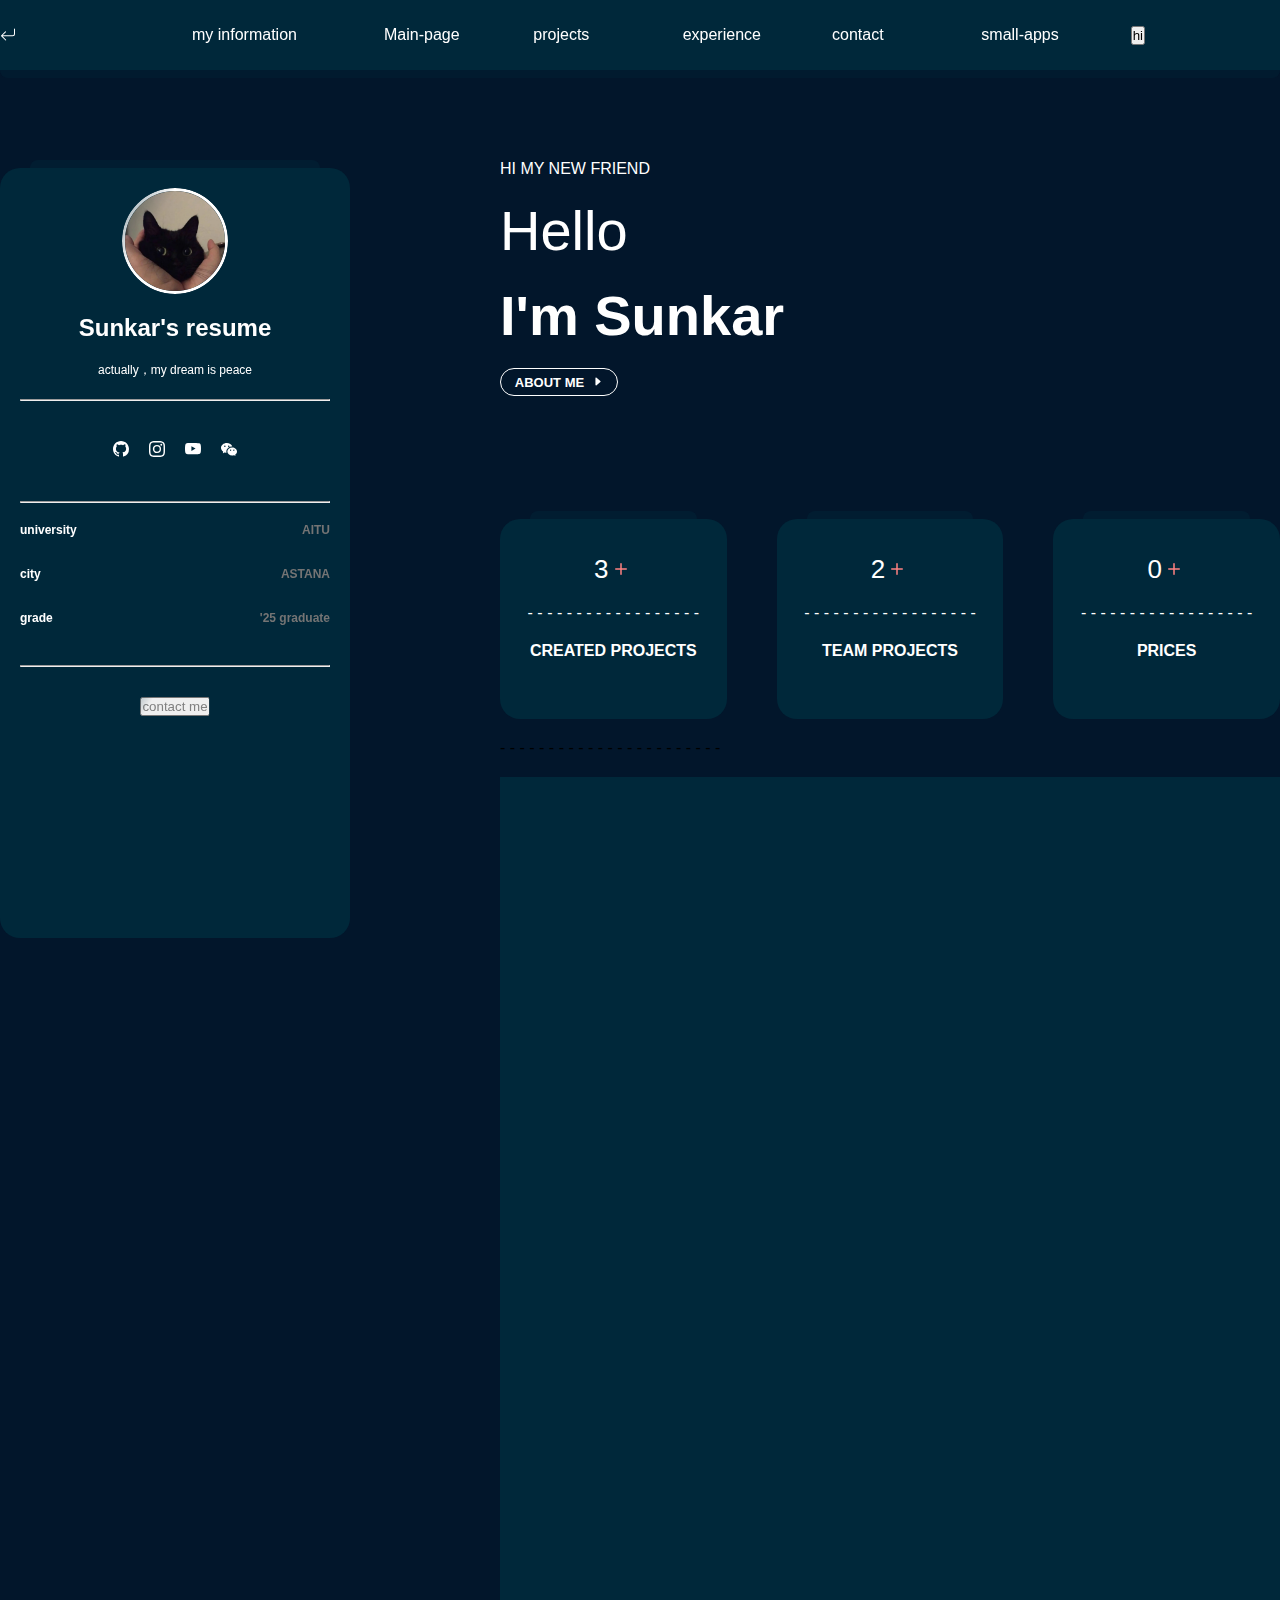
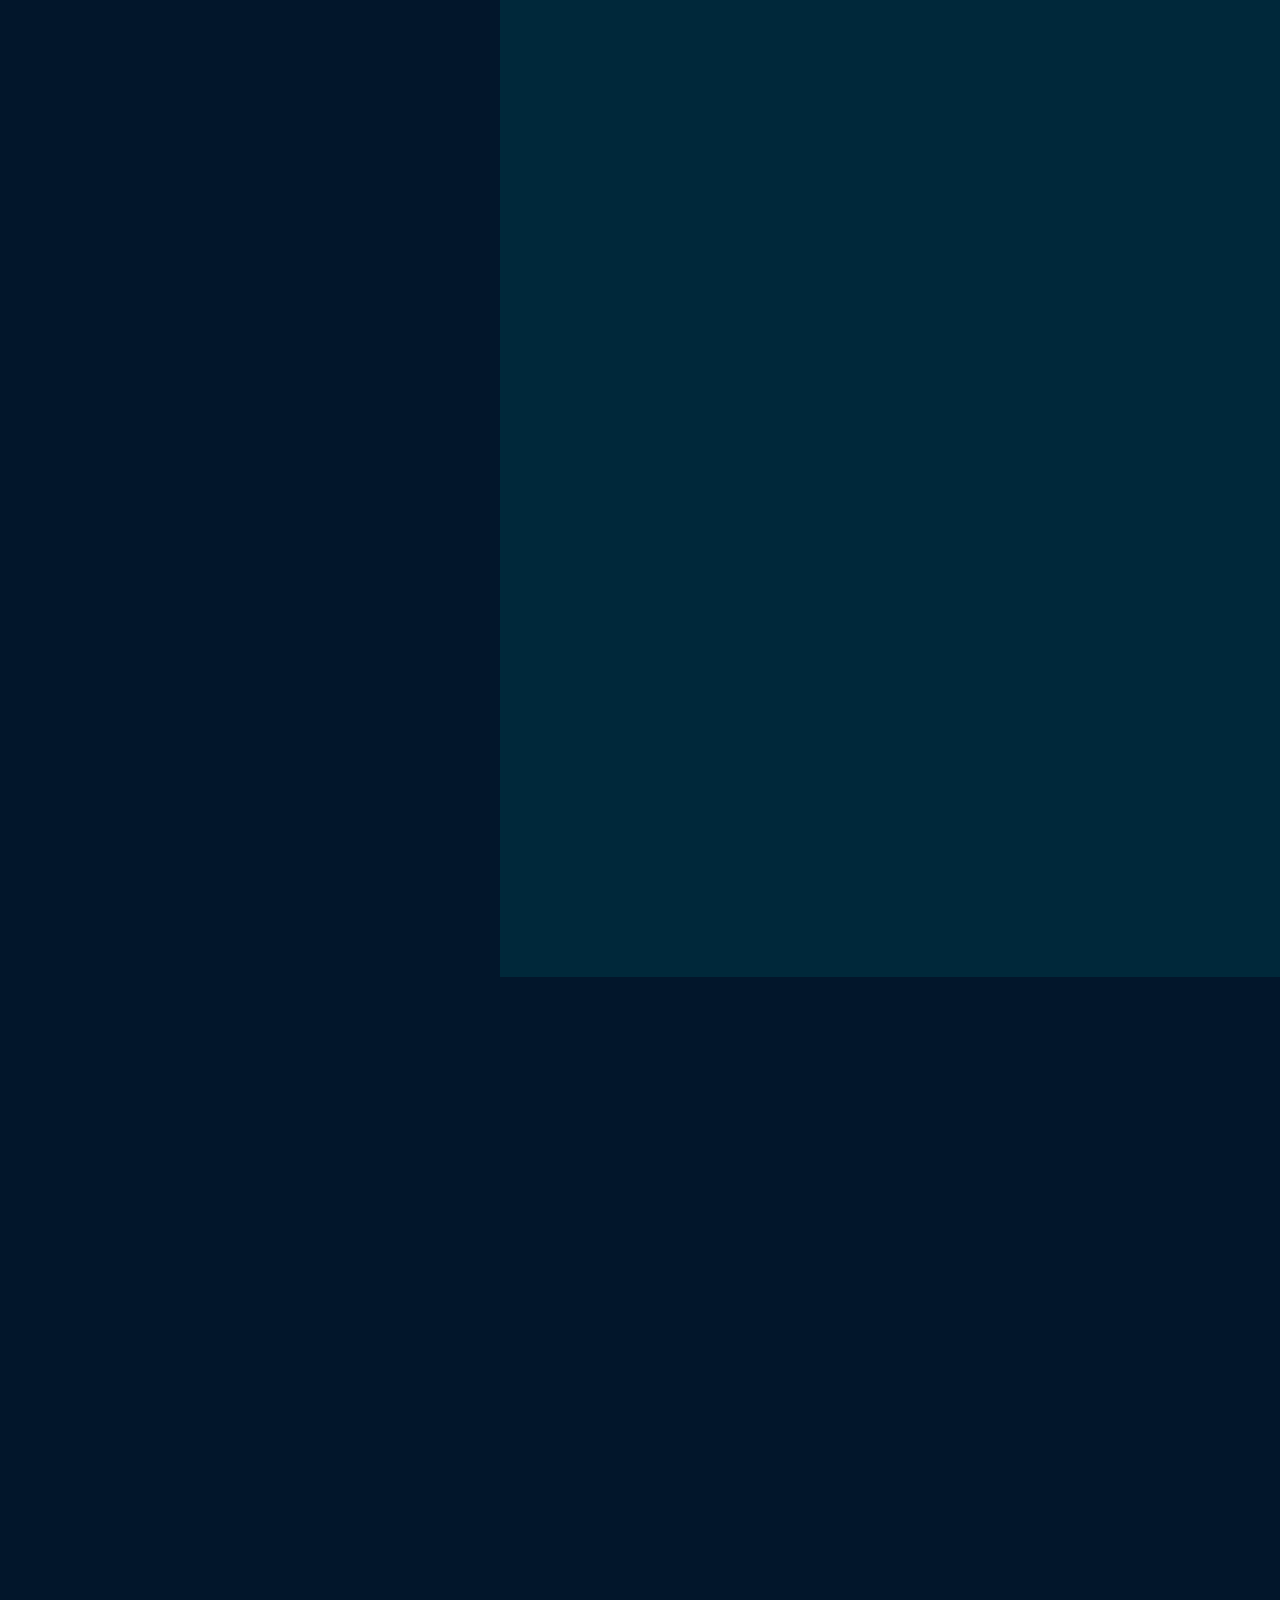
==== html/index.html @ 61710a9e "updating" ====
<!DOCTYPE html>
<html lang="en">
  <head>
    <meta charset="UTF-8" />
    <meta name="viewport" content="width=device-width, initial-scale=1.0" />
    <link rel="stylesheet" href="/css/index.css" />
    <link rel="stylesheet" href="/css/lightmode.css" />
  </head>
  <body>
    <div class="navbar-wrapper">
      <div class="nav-bar">
        <div class="nav-bar-left">
          <div class="go-home-logo">
            <svg
              xmlns="http://www.w3.org/2000/svg"
              width="16"
              height="16"
              fill="currentColor"
              class="bi bi-arrow-return-left"
              viewBox="0 0 16 16"
            >
              <path
                fill-rule="evenodd"
                d="M14.5 1.5a.5.5 0 0 1 .5.5v4.8a2.5 2.5 0 0 1-2.5 2.5H2.707l3.347 3.346a.5.5 0 0 1-.708.708l-4.2-4.2a.5.5 0 0 1 0-.708l4-4a.5.5 0 1 1 .708.708L2.707 8.3H12.5A1.5 1.5 0 0 0 14 6.8V2a.5.5 0 0 1 .5-.5z"
              />
            </svg>
          </div>
          <div>my information</div>
        </div>
        <div class="nav-bar-right">
          <div class="container">Main-page</div>
          <div class="container">projects</div>
          <div class="container">experience</div>
          <div class="container">contact</div>
          <div class="container">small-apps</div>
          <div class="container"><button id="mode-switch">hi</button></div>
        </div>
      </div>
      <div class="navbar-shadow"></div>
    </div>
    <div class="invisible-container"></div>
    <div class="body-container">
      <div class="wrapper">
        <div class="layout-default">
          <div class="layout-default-bar">
            <div class="card-wrapper">
              <div class="smallcard"></div>
              <div class="card">
                <div
                  class="card-first"
                  style="
                    display: flex;
                    flex-direction: column;
                    justify-content: center;
                    align-items: center;
                    gap: 20px;
                  "
                >
                  <img
                    class="shimmer"
                    src="/logo-img/v2-7046af4f9677fdc7627e5cc3628f7062_1440w.webp"
                    alt=""
                    style="
                      width: 100px;
                      border-radius: 50%;
                      border-style: solid;
                      border-color: #fff;
                    "
                  />
                  <p style="font-size: 24px; font-weight: bold">
                    Sunkar's resume
                  </p>
                  <p
                    style="
                      font-size: 12px;
                      font-weight: 100;
                      margin-bottom: 20px;
                    "
                  >
                    actually，my dream is peace
                  </p>
                </div>
                <hr />

                <div
                  class="card-second"
                  style="
                    display: flex;
                    flex-direction: row;
                    align-items: center;
                    justify-content: center;
                    align-items: center;
                    gap: 20px;
                    width: 100%;
                    height: 100px;
                  "
                >
                  <a href="https://github.com/sonkaru">
                    <svg
                      xmlns="http://www.w3.org/2000/svg"
                      width="16"
                      height="16"
                      fill="currentColor"
                      style="color: white"
                      class="bi bi-github"
                      viewBox="0 0 16 16"
                    >
                      <path
                        d="M8 0C3.58 0 0 3.58 0 8c0 3.54 2.29 6.53 5.47 7.59.4.07.55-.17.55-.38 0-.19-.01-.82-.01-1.49-2.01.37-2.53-.49-2.69-.94-.09-.23-.48-.94-.82-1.13-.28-.15-.68-.52-.01-.53.63-.01 1.08.58 1.23.82.72 1.21 1.87.87 2.33.66.07-.52.28-.87.51-1.07-1.78-.2-3.64-.89-3.64-3.95 0-.87.31-1.59.82-2.15-.08-.2-.36-1.02.08-2.12 0 0 .67-.21 2.2.82.64-.18 1.32-.27 2-.27.68 0 1.36.09 2 .27 1.53-1.04 2.2-.82 2.2-.82.44 1.1.16 1.92.08 2.12.51.56.82 1.27.82 2.15 0 3.07-1.87 3.75-3.65 3.95.29.25.54.73.54 1.48 0 1.07-.01 1.93-.01 2.2 0 .21.15.46.55.38A8.012 8.012 0 0 0 16 8c0-4.42-3.58-8-8-8z"
                      />
                    </svg>
                  </a>
                  <a href="">
                    <svg
                      xmlns="http://www.w3.org/2000/svg"
                      width="16"
                      height="16"
                      fill="currentColor"
                      style="color: white"
                      class="bi bi-instagram"
                      viewBox="0 0 16 16"
                    >
                      <path
                        d="M8 0C5.829 0 5.556.01 4.703.048 3.85.088 3.269.222 2.76.42a3.917 3.917 0 0 0-1.417.923A3.927 3.927 0 0 0 .42 2.76C.222 3.268.087 3.85.048 4.7.01 5.555 0 5.827 0 8.001c0 2.172.01 2.444.048 3.297.04.852.174 1.433.372 1.942.205.526.478.972.923 1.417.444.445.89.719 1.416.923.51.198 1.09.333 1.942.372C5.555 15.99 5.827 16 8 16s2.444-.01 3.298-.048c.851-.04 1.434-.174 1.943-.372a3.916 3.916 0 0 0 1.416-.923c.445-.445.718-.891.923-1.417.197-.509.332-1.09.372-1.942C15.99 10.445 16 10.173 16 8s-.01-2.445-.048-3.299c-.04-.851-.175-1.433-.372-1.941a3.926 3.926 0 0 0-.923-1.417A3.911 3.911 0 0 0 13.24.42c-.51-.198-1.092-.333-1.943-.372C10.443.01 10.172 0 7.998 0h.003zm-.717 1.442h.718c2.136 0 2.389.007 3.232.046.78.035 1.204.166 1.486.275.373.145.64.319.92.599.28.28.453.546.598.92.11.281.24.705.275 1.485.039.843.047 1.096.047 3.231s-.008 2.389-.047 3.232c-.035.78-.166 1.203-.275 1.485a2.47 2.47 0 0 1-.599.919c-.28.28-.546.453-.92.598-.28.11-.704.24-1.485.276-.843.038-1.096.047-3.232.047s-2.39-.009-3.233-.047c-.78-.036-1.203-.166-1.485-.276a2.478 2.478 0 0 1-.92-.598 2.48 2.48 0 0 1-.6-.92c-.109-.281-.24-.705-.275-1.485-.038-.843-.046-1.096-.046-3.233 0-2.136.008-2.388.046-3.231.036-.78.166-1.204.276-1.486.145-.373.319-.64.599-.92.28-.28.546-.453.92-.598.282-.11.705-.24 1.485-.276.738-.034 1.024-.044 2.515-.045v.002zm4.988 1.328a.96.96 0 1 0 0 1.92.96.96 0 0 0 0-1.92zm-4.27 1.122a4.109 4.109 0 1 0 0 8.217 4.109 4.109 0 0 0 0-8.217zm0 1.441a2.667 2.667 0 1 1 0 5.334 2.667 2.667 0 0 1 0-5.334z"
                      />
                    </svg>
                  </a>

                  <a href="#">
                    <svg
                      xmlns="http://www.w3.org/2000/svg"
                      width="16"
                      height="16"
                      fill="currentColor"
                      style="color: white"
                      class="bi bi-youtube"
                      viewBox="0 0 16 16"
                    >
                      <path
                        d="M8.051 1.999h.089c.822.003 4.987.033 6.11.335a2.01 2.01 0 0 1 1.415 1.42c.101.38.172.883.22 1.402l.01.104.022.26.008.104c.065.914.073 1.77.074 1.957v.075c-.001.194-.01 1.108-.082 2.06l-.008.105-.009.104c-.05.572-.124 1.14-.235 1.558a2.007 2.007 0 0 1-1.415 1.42c-1.16.312-5.569.334-6.18.335h-.142c-.309 0-1.587-.006-2.927-.052l-.17-.006-.087-.004-.171-.007-.171-.007c-1.11-.049-2.167-.128-2.654-.26a2.007 2.007 0 0 1-1.415-1.419c-.111-.417-.185-.986-.235-1.558L.09 9.82l-.008-.104A31.4 31.4 0 0 1 0 7.68v-.123c.002-.215.01-.958.064-1.778l.007-.103.003-.052.008-.104.022-.26.01-.104c.048-.519.119-1.023.22-1.402a2.007 2.007 0 0 1 1.415-1.42c.487-.13 1.544-.21 2.654-.26l.17-.007.172-.006.086-.003.171-.007A99.788 99.788 0 0 1 7.858 2h.193zM6.4 5.209v4.818l4.157-2.408L6.4 5.209z"
                      />
                    </svg>
                  </a>
                  <a href="#"
                    ><svg
                      xmlns="http://www.w3.org/2000/svg"
                      width="16"
                      height="16"
                      fill="currentColor"
                      style="color: white"
                      class="bi bi-wechat"
                      viewBox="0 0 16 16"
                    >
                      <path
                        d="M11.176 14.429c-2.665 0-4.826-1.8-4.826-4.018 0-2.22 2.159-4.02 4.824-4.02S16 8.191 16 10.411c0 1.21-.65 2.301-1.666 3.036a.324.324 0 0 0-.12.366l.218.81a.616.616 0 0 1 .029.117.166.166 0 0 1-.162.162.177.177 0 0 1-.092-.03l-1.057-.61a.519.519 0 0 0-.256-.074.509.509 0 0 0-.142.021 5.668 5.668 0 0 1-1.576.22ZM9.064 9.542a.647.647 0 1 0 .557-1 .645.645 0 0 0-.646.647.615.615 0 0 0 .09.353Zm3.232.001a.646.646 0 1 0 .546-1 .645.645 0 0 0-.644.644.627.627 0 0 0 .098.356Z"
                      />
                      <path
                        d="M0 6.826c0 1.455.781 2.765 2.001 3.656a.385.385 0 0 1 .143.439l-.161.6-.1.373a.499.499 0 0 0-.032.14.192.192 0 0 0 .193.193c.039 0 .077-.01.111-.029l1.268-.733a.622.622 0 0 1 .308-.088c.058 0 .116.009.171.025a6.83 6.83 0 0 0 1.625.26 4.45 4.45 0 0 1-.177-1.251c0-2.936 2.785-5.02 5.824-5.02.05 0 .1 0 .15.002C10.587 3.429 8.392 2 5.796 2 2.596 2 0 4.16 0 6.826Zm4.632-1.555a.77.77 0 1 1-1.54 0 .77.77 0 0 1 1.54 0Zm3.875 0a.77.77 0 1 1-1.54 0 .77.77 0 0 1 1.54 0Z"
                      />
                    </svg>
                  </a>
                </div>
                <hr />

                <div class="card-third">
                  <div>
                    <p>university</p>
                    <p class="second-text">AITU</p>
                  </div>
                  <div>
                    <p>city</p>
                    <p class="second-text">ASTANA</p>
                  </div>
                  <div>
                    <p>grade</p>
                    <p class="second-text">'25 graduate</p>
                  </div>
                </div>
                <hr />
                <div
                  class="card-fourth"
                  style="
                    display: flex;
                    align-items: center;
                    justify-content: center;
                    margin-top: 30px;
                  "
                >
                  <button class="shimmer">contact me</button>
                </div>
              </div>
            </div>
          </div>
          <div class="layout-default-main">
            <div class="main-first-div">
              <p>HI MY NEW FRIEND</p>
              <h1
                style="
                  font-size: 56px;
                  font-family: Arial, Helvetica, sans-serif;
                  font-weight: 400;
                "
              >
                Hello
              </h1>
              <h1
                style="
                  font-size: 56px;
                  font-family: Arial, Helvetica, sans-serif;
                  font-weight: 600;
                "
              >
                I'm Sunkar
              </h1>
              <button class="sub-title-btn animated-btn">
                ABOUT ME
                <span class="animation-swing"
                  ><svg
                    xmlns="http://www.w3.org/2000/svg"
                    width="11"
                    height="11"
                    fill="currentColor"
                    class="bi bi-caret-right-fill"
                    viewBox="0 0 16 16"
                  >
                    <path
                      d="m12.14 8.753-5.482 4.796c-.646.566-1.658.106-1.658-.753V3.204a1 1 0 0 1 1.659-.753l5.48 4.796a1 1 0 0 1 0 1.506z"
                    />
                  </svg>
                </span>
              </button>
            </div>
            <div class="main-second-div">
              <div class="number-create-wrapper">
                <div class="smallcard"></div>
                <div class="number-create-div">
                  <div class="number-icon">
                    <p>3</p>
                    <svg
                      xmlns="http://www.w3.org/2000/svg"
                      width="24"
                      height="24"
                      fill="#ff8181"
                      class="bi bi-plus"
                      viewBox="0 0 16 16"
                    >
                      <path
                        d="M8 4a.5.5 0 0 1 .5.5v3h3a.5.5 0 0 1 0 1h-3v3a.5.5 0 0 1-1 0v-3h-3a.5.5 0 0 1 0-1h3v-3A.5.5 0 0 1 8 4"
                      />
                    </svg>
                  </div>
                  <p>- - - - - - - - - - - - - - - - - -</p>
                  <p class="created-project-text">CREATED PROJECTS</p>
                </div>
              </div>

              <div class="number-create-wrapper">
                <div class="smallcard"></div>
                <div class="number-create-div">
                  <div class="number-icon">
                    <p>2</p>
                    <svg
                      xmlns="http://www.w3.org/2000/svg"
                      width="24"
                      height="24"
                      fill="#ff8181"
                      class="bi bi-plus"
                      viewBox="0 0 16 16"
                    >
                      <path
                        d="M8 4a.5.5 0 0 1 .5.5v3h3a.5.5 0 0 1 0 1h-3v3a.5.5 0 0 1-1 0v-3h-3a.5.5 0 0 1 0-1h3v-3A.5.5 0 0 1 8 4"
                      />
                    </svg>
                  </div>
                  <p>- - - - - - - - - - - - - - - - - -</p>
                  <p class="created-project-text">TEAM PROJECTS</p>
                </div>
              </div>
              <div class="number-create-wrapper">
                <div class="smallcard"></div>
                <div class="number-create-div">
                  <div class="number-icon">
                    <p>0</p>
                    <svg
                      xmlns="http://www.w3.org/2000/svg"
                      width="24"
                      height="24"
                      fill="#ff8181"
                      class="bi bi-plus"
                      viewBox="0 0 16 16"
                    >
                      <path
                        d="M8 4a.5.5 0 0 1 .5.5v3h3a.5.5 0 0 1 0 1h-3v3a.5.5 0 0 1-1 0v-3h-3a.5.5 0 0 1 0-1h3v-3A.5.5 0 0 1 8 4"
                      />
                    </svg>
                  </div>
                  <p>- - - - - - - - - - - - - - - - - -</p>
                  <p class="created-project-text">PRICES</p>
                </div>
              </div>
            </div>
            <div class="border-div">
              <p class="line">- - - - - - - - - - - - - - - - - - - - - - -</p>
            </div>
            <div
              style="
                width: 100%;
                height: 1800px;
                background-color: var(--bg-color-blue);
              "
            ></div>
          </div>
        </div>
      </div>
    </div>

    <script>
      document.addEventListener("DOMContentLoaded", function (event) {
        const modeSwitchButton = document.getElementById("mode-switch");
        if (modeSwitchButton) {
          modeSwitchButton.addEventListener("click", () => {
            document.body.classList.toggle("light");
          });
        }
      });
    </script>
  </body>
</html>
---- css/index.css ----
@import "/css/lightmode.cssS";
* {
  margin: 0;
  padding: 0;
}
body {
  background-color: #02162b;
  font-family: Arial, sans-serif;
  margin-bottom: 3000px;
}
.navbar-wrapper {
  width: 100%;
  height: 78px;
  position: fixed;
  display: flex;
  flex-direction: column;
  align-items: center;
  z-index: 10000;
}
.nav-bar {
  height: 70px;

  width: 100%;
  display: flex;
  flex-direction: row;
  background-color: var(--bg-color-blue);
}
.navbar-shadow {
  width: 100%;
  height: 8px;
  background-color: #00283a55;
  border-bottom-left-radius: 10px;
  border-bottom-right-radius: 10px;
}
.invisible-container {
  height: 70px;
}
.nav-bar-left {
  height: 100%;
  width: 30%;
  display: flex;
  flex-direction: row;
  justify-content: start;
}
.nav-bar-right {
  height: 100%;
  width: 70%;
  display: flex;
  flex-direction: row;
}
.nav-bar-right div,
.nav-bar-left div {
  height: 100%;
  flex: 1;
  color: white;
  display: flex;
  align-items: center;
}
.wrapper {
  display: flex;
  justify-content: center;
}
.main-offset {
  width: 100%;
  height: 100%;
  max-width: 1600px;
  display: flex;
  position: relative;
}
.main-offset .mo-content {
  z-index: 1000;
  width: 100%;
  display: flex;
}
.main-offset .mo-block {
  height: 100%;
}
.main-bg {
  position: absolute;
  top: 0;
  left: 0;
  width: 100%;
}
.flex {
  display: flex;
  width: 100%;
}
.flex-col {
  flex-direction: column;
}
.justify-center {
  justify-content: center;
}
.card-wrapper {
  width: 100%;
  height: 780px;
  /* top: 50%; */
  /* left: 50%; */
  /* transform: translate(-180%, -50%); */
  display: flex;
  flex-direction: column;
  align-items: center;
  position: sticky;
  top: 150px;
}
.card {
  width: 100%;
  height: calc(100% - 10px);
  background-color: var(--bg-color-black-34);
  background-color: var(--bg-color-blue);
  overflow-y: scroll;
  border-radius: 20px;
  padding: 20px;
  box-sizing: border-box;
  color: #fff;
}
.card::-webkit-scrollbar {
  display: none;
}
.smallcard {
  display: block;
  content: "";
  width: calc(100% - 60px);
  height: 8px;
  background-color: #00283a63;
  border-top-left-radius: 20px;
  border-top-right-radius: 20px;
}
.card {
  display: flex;
  flex-direction: column;
}
.card-third {
  display: flex;
  flex-direction: column;
  margin-top: 20px;
  margin-bottom: 40px;
  gap: 30px;
}
.card-third div {
  display: flex;
  flex-direction: row;
  justify-content: space-between;
  align-items: center;
}
.card-third div p {
  font-size: 12px;
  font-weight: bold;
}
.second-text {
  font-size: 16px;
  font-weight: 100;
  color: #747474;
}
.body-container {
  width: 100%;
  display: flex;
  justify-content: center;
  position: relative;
}
.body-container::after {
  content: "";
  height: 530px;
  background-size: cover;
  background-attachment: fixed;
  background-image: url("/logo-img/mountain.png");
  border-bottom-left-radius: 30px;
  border-bottom-right-radius: 30px;
  position: absolute;
  top: 0;
  left: 50px;
  right: 50px;
  z-index: -1;
}
.wrapper {
  width: 1480px;
  padding-top: 90px;
}
.layout-default {
  width: 100%;
  display: flex;
  gap: 150px;
}
.layout-default-bar {
  width: 350px;
}
.layout-default-main {
  flex: 1;
  display: flex;
  flex-direction: column;
  align-items: start;
  gap: 20px;
}
.sub-title-btn {
  height: 28px;
  width: 118px;
  text-align: center;
  display: flex;
  justify-content: center;
  align-items: center;
  box-sizing: border-box;
  background-color: transparent;
  border-radius: 100px;
  border: 1px solid #fff;
  color: #fff;
  font-family: Arial, sans-serif;
  font-size: 13px;
  font-weight: 600;
  outline: none;
  cursor: pointer;
}
.animated-btn {
  display: flex;
  gap: 8px;
}
.animation-swing {
  display: block;
  position: relative;
  animation: animation-swing 1s infinite;
}

@keyframes animation-swing {
  0% {
    transform: translateX(0);
    opacity: 1;
  }
  100% {
    transform: translateX(8px);
    opacity: 0.5;
  }
}
.main-first-div {
  display: flex;
  flex-direction: column;
  gap: 20px;
  color: white;
  margin-bottom: 95px;
}
.main-second-div {
  width: 100%;
  display: flex;
  flex-direction: row;
  gap: 50px;
}
.number-icon {
  margin-top: 35px;
  width: 100%;
  height: 30px;
  display: flex;
  flex-direction: row;
  justify-content: center;
  align-items: center;
}
.number-create-wrapper {
  flex: 1;
  display: flex;
  flex-direction: column;

  align-items: center;
}
.number-create-div {
  background-color: var(--bg-color-blue);
  width: 100%;
  height: 200px;
  display: flex;
  flex-direction: column;
  align-items: center;
  gap: 20px;
  border-radius: 20px;
}
.number-create-div p {
  color: var(--bg-color-white);
}
.number-icon p {
  display: inline-block;
  color: var(--bg-color-white);
  font-size: 26px;
}
.created-project-text {
  font-weight: 600;
}
---- css/lightmode.css ----
* {
  --bg-color-black: #000;
  --bg-color-white: #fff;
  --bg-color-blue: #00283a;
  --bg-color: #02162b;
}
.light * {
  /* OVERWRITING EXISTING VARS WITH NEW VALUES */
  --bg-color-black-34: rgba(255, 255, 255, 0.342);
  --bg-color-white: #fff;
  --bg-color-blue: #fff;
  --bg-color: #f4f5f7;
}

.shimmer {
  color: grey;
  display: inline-block;
  -webkit-mask: linear-gradient(-60deg, #000 30%, #0005, #000 70%) right/300%
    100%;
  background-repeat: no-repeat;
  animation: shimmer 2.5s infinite;
}
@keyframes shimmer {
  0% {
    -webkit-mask-position: left;
  }
  50% {
    -webkit-mask-position: right;
  }
  100% {
    -webkit-mask-position: left;
  }
}
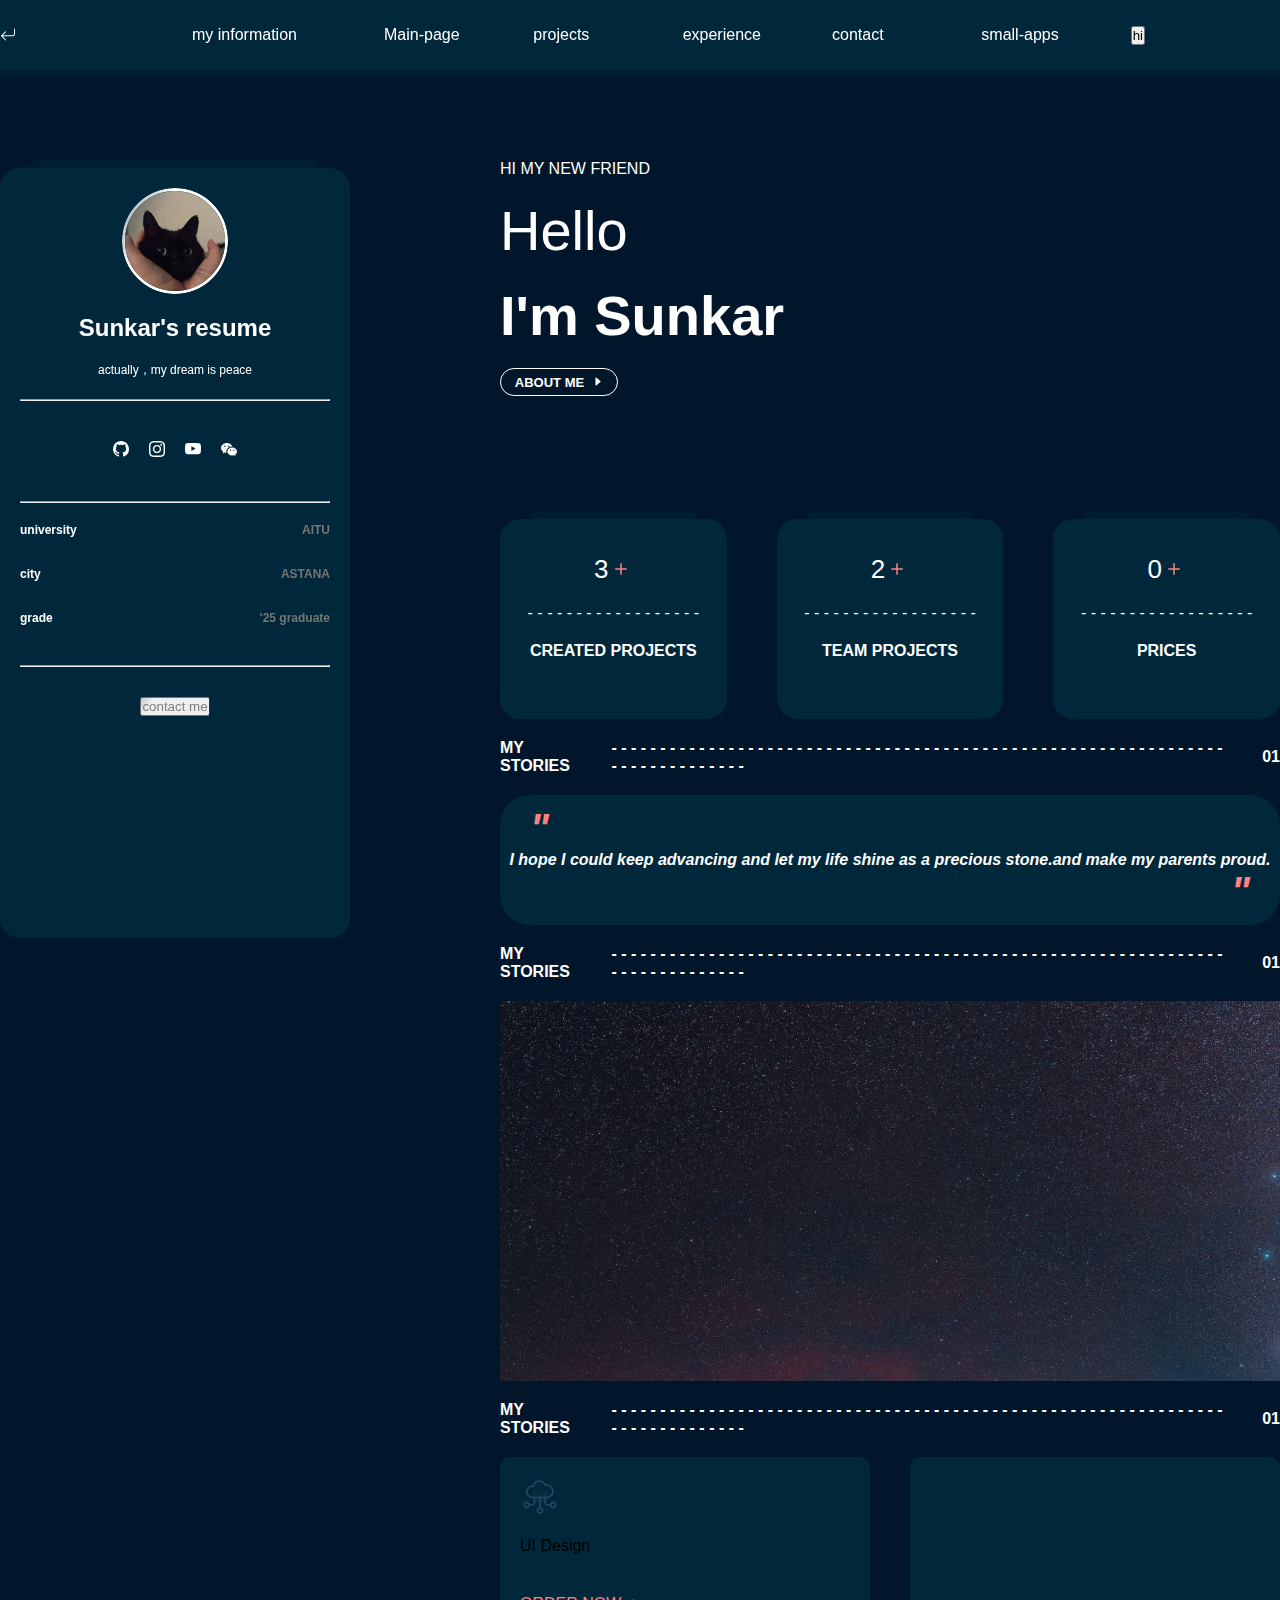
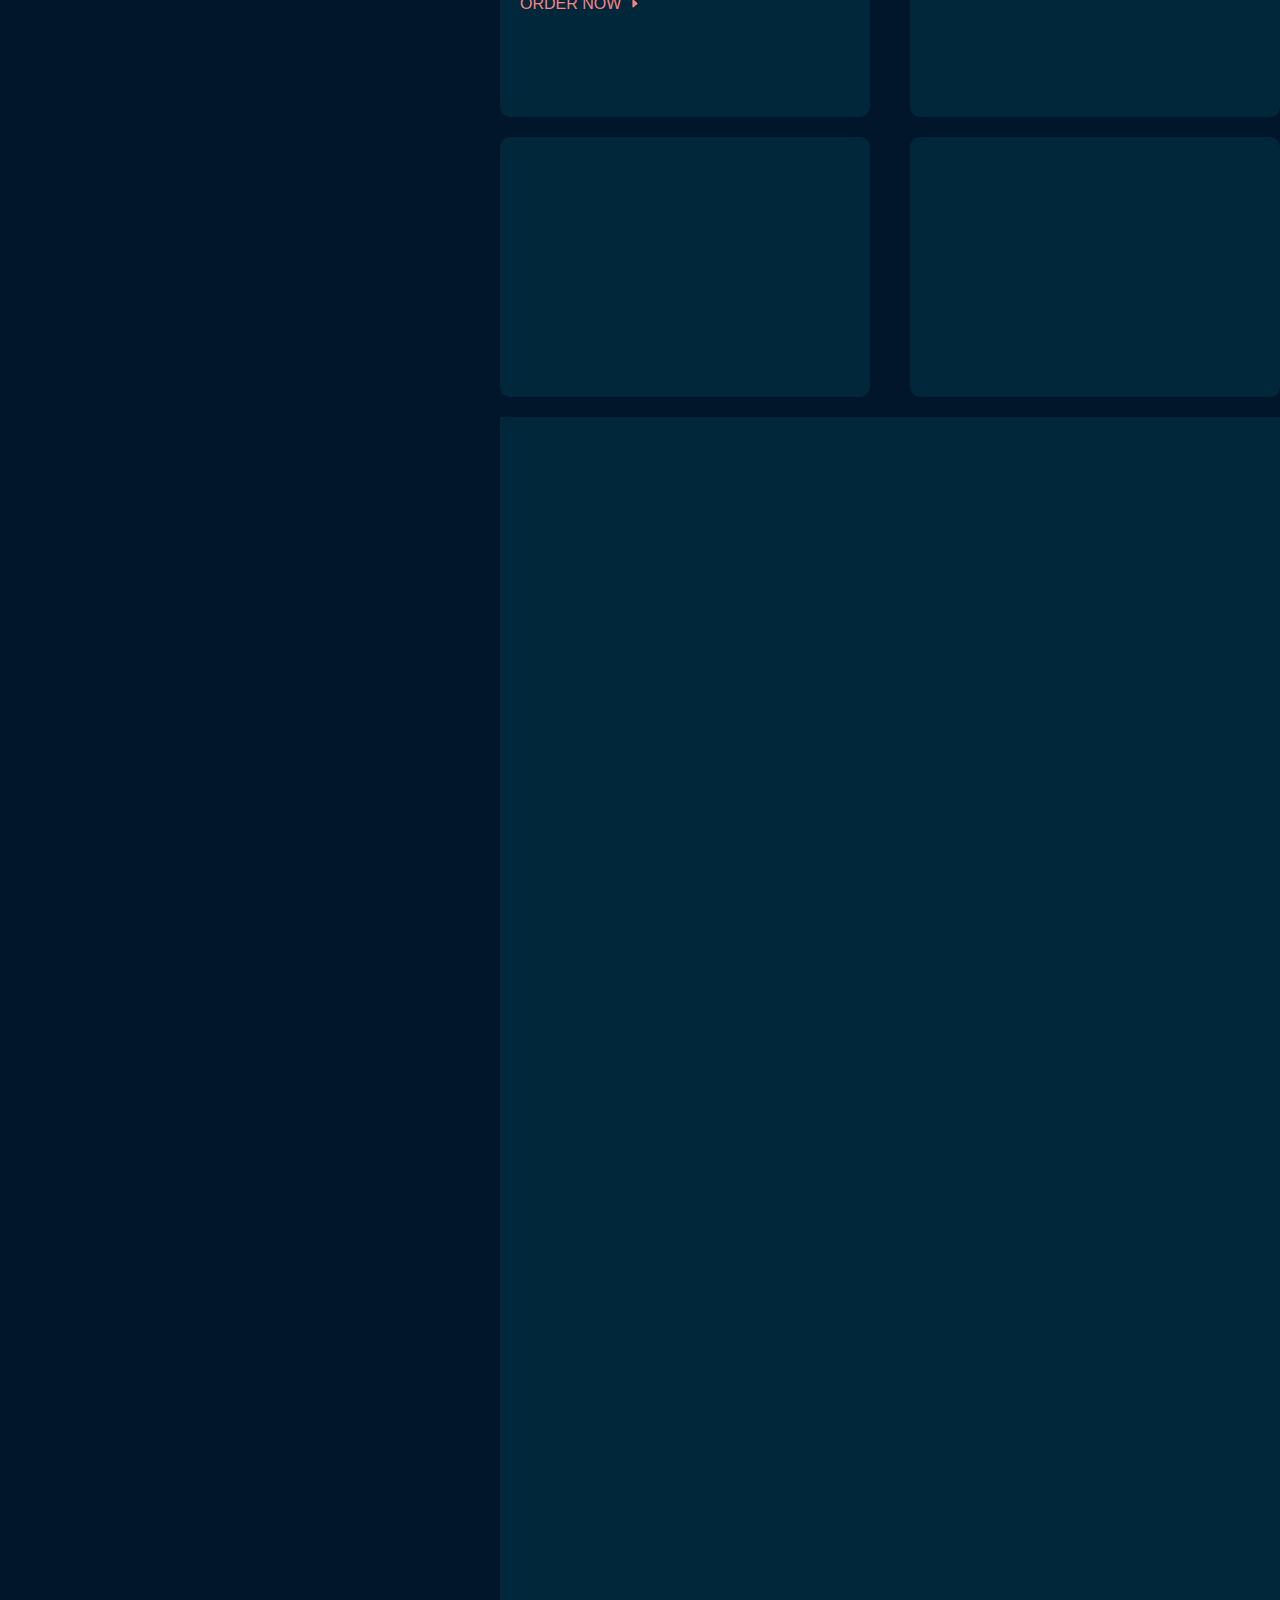
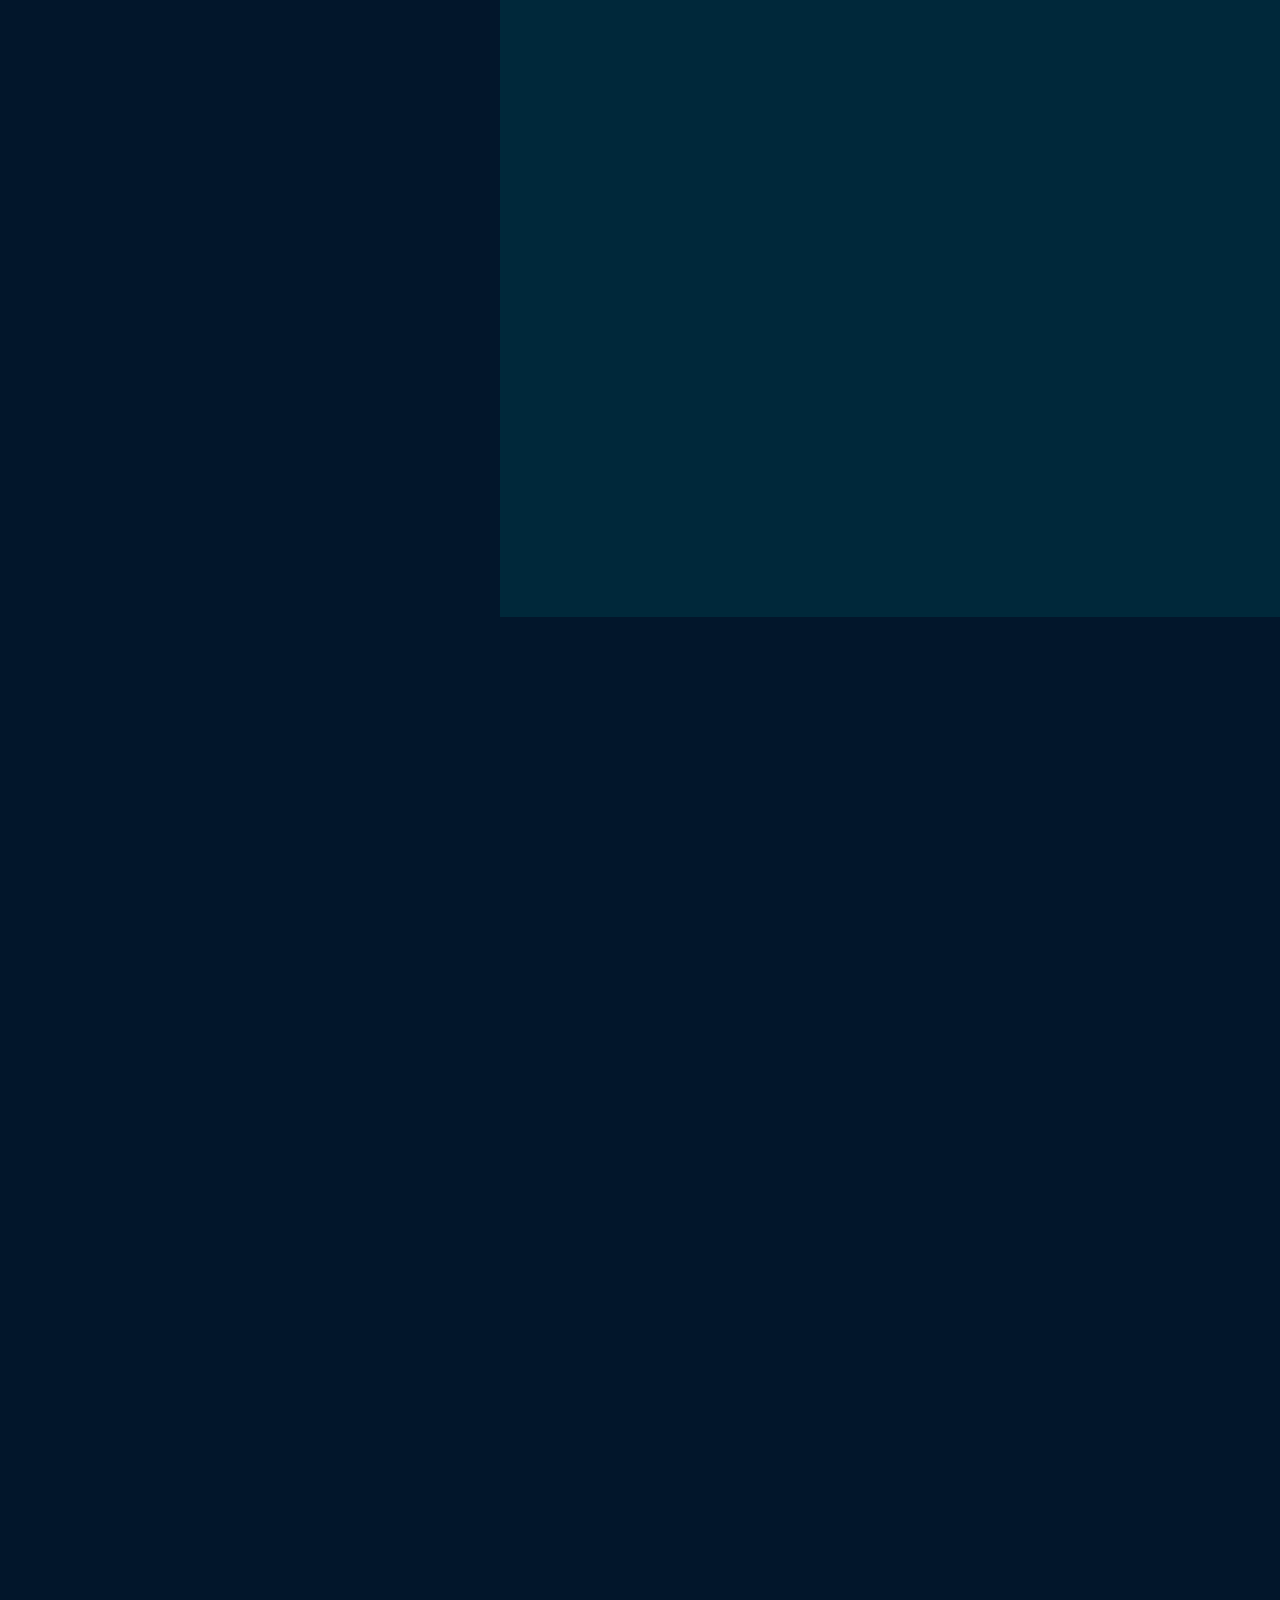
==== commit d5bb1bf9: "huge update" ====
--- a/html/index.html
+++ b/html/index.html
@@ -300,7 +300,126 @@
               </div>
             </div>
             <div class="border-div">
-              <p class="line">- - - - - - - - - - - - - - - - - - - - - - -</p>
+              <p style="font-size: 16px">MY STORIES</p>
+              <p class="line">
+                - - - - - - - - - - - - - - - - - - - - - - - - - - - - - - - -
+                - - - - - - - - - - - - - - - - - - - - - - - - - - - - - - - -
+                - - - - - - - - - - - - -
+              </p>
+              01
+            </div>
+            <div class="main-third-div">
+              <div
+                style="
+                  display: flex;
+                  flex-direction: row;
+                  justify-content: start !important;
+                  font-size: 40px;
+                  color: #ff8181;
+                  margin-left: 30px;
+                "
+              >
+                "
+              </div>
+              <p>
+                I hope I could keep advancing and let my life shine as a
+                precious stone.and make my parents proud.
+              </p>
+              <div
+                style="
+                  display: flex;
+                  flex-direction: row;
+                  justify-content: end !important;
+                  font-size: 40px;
+                  color: #ff8181;
+                  margin-right: 30px;
+                "
+                ;
+              >
+                "
+              </div>
+            </div>
+            <div class="border-div">
+              <p style="font-size: 16px">MY STORIES</p>
+              <p class="line">
+                - - - - - - - - - - - - - - - - - - - - - - - - - - - - - - - -
+                - - - - - - - - - - - - - - - - - - - - - - - - - - - - - - - -
+                - - - - - - - - - - - - -
+              </p>
+              01
+            </div>
+            <div class="main-fourth-div"></div>
+            <div class="border-div">
+              <p style="font-size: 16px">MY STORIES</p>
+              <p class="line">
+                - - - - - - - - - - - - - - - - - - - - - - - - - - - - - - - -
+                - - - - - - - - - - - - - - - - - - - - - - - - - - - - - - - -
+                - - - - - - - - - - - - -
+              </p>
+              01
+            </div>
+            <div class="main-fifth-div">
+              <div>
+                <div class="fifth-content">
+                  <svg
+                    t="1649230330671"
+                    class="icon"
+                    viewBox="0 0 1024 1024"
+                    version="1.1"
+                    xmlns="http://www.w3.org/2000/svg"
+                    p-id="1638"
+                    width="40"
+                    height="40"
+                  >
+                    <path
+                      d="M488.96 506.88h40.96v307.2h-40.96zM803.84 737.28h-97.28c-45.056 0-81.92-36.864-81.92-81.92V502.272h40.96V655.36c0 22.528 18.432 40.96 40.96 40.96h97.28v40.96zM312.32 737.28H215.04v-40.96h97.28c22.528 0 40.96-18.432 40.96-40.96V502.272h40.96V655.36c0 45.056-36.864 81.92-81.92 81.92z"
+                      fill="#254665"
+                      p-id="1639"
+                    ></path>
+                    <path
+                      d="M509.44 942.08c-46.592 0-84.48-37.888-84.48-84.48S462.848 773.12 509.44 773.12s84.48 37.888 84.48 84.48-37.888 84.48-84.48 84.48z m0-128c-24.064 0-43.52 19.456-43.52 43.52s19.456 43.52 43.52 43.52 43.52-19.456 43.52-43.52-19.456-43.52-43.52-43.52zM171.52 798.72c-46.592 0-84.48-37.888-84.48-84.48S124.928 629.76 171.52 629.76 256 667.648 256 714.24 218.112 798.72 171.52 798.72z m0-128c-24.064 0-43.52 19.456-43.52 43.52s19.456 43.52 43.52 43.52 43.52-19.456 43.52-43.52-19.456-43.52-43.52-43.52zM847.36 798.72c-46.592 0-84.48-37.888-84.48-84.48s37.888-84.48 84.48-84.48 84.48 37.888 84.48 84.48-37.888 84.48-84.48 84.48z m0-128c-24.064 0-43.52 19.456-43.52 43.52s19.456 43.52 43.52 43.52 43.52-19.456 43.52-43.52-19.456-43.52-43.52-43.52z"
+                      fill="#254665"
+                      p-id="1640"
+                    ></path>
+                    <path
+                      d="M683.52 543.232H319.488c-90.112 0-163.328-73.216-163.328-163.328 0-90.112 73.216-163.328 163.328-163.328h7.68C344.064 138.752 413.696 81.92 495.616 81.92c69.632 0 132.608 42.496 159.232 105.472 9.728-1.536 19.456-2.56 29.184-2.56 98.816 0 179.2 80.384 179.2 179.2-0.512 98.816-80.896 179.2-179.712 179.2zM319.488 258.048c-67.584 0-122.368 54.784-122.368 122.368s54.784 122.368 122.368 122.368h364.544c76.288 0 138.24-61.952 138.24-138.24s-61.952-138.24-138.24-138.24c-12.288 0-24.576 1.536-36.864 5.12l-19.456 5.12-5.632-18.944C605.696 161.792 553.472 122.88 495.616 122.88c-68.096 0-124.416 51.2-131.584 118.784l-2.048 22.016-21.504-3.584c-7.168-1.536-14.336-2.048-20.992-2.048z"
+                      fill="#254665"
+                      p-id="1641"
+                    ></path>
+                    <path
+                      d="M655.36 640H307.2V424.96c0-33.792 27.648-61.44 61.44-61.44h348.16v215.04c0 33.792-27.648 61.44-61.44 61.44z"
+                      fill="#254665"
+                      opacity=".18"
+                      p-id="1642"
+                    ></path>
+                  </svg>
+                  <p>UI Design</p>
+                  <div class="fifth-text-div">
+                    <p></p>
+                    <p></p>
+                  </div>
+                  <button class="order-button animated-btn">
+                    ORDER NOW
+                    <span class="animation-swing"
+                      ><svg
+                        xmlns="http://www.w3.org/2000/svg"
+                        width="11"
+                        height="11"
+                        fill="currentColor"
+                        class="bi bi-caret-right-fill"
+                        viewBox="0 0 16 16"
+                      >
+                        <path
+                          d="m12.14 8.753-5.482 4.796c-.646.566-1.658.106-1.658-.753V3.204a1 1 0 0 1 1.659-.753l5.48 4.796a1 1 0 0 1 0 1.506z"
+                        />
+                      </svg>
+                    </span>
+                  </button>
+                </div>
+              </div>
+              <div></div>
+              <div></div>
+              <div></div>
             </div>
             <div
               style="
--- a/css/index.css
+++ b/css/index.css
@@ -4,7 +4,7 @@
   padding: 0;
 }
 body {
-  background-color: #02162b;
+  background-color: var(--bg-color);
   font-family: Arial, sans-serif;
   margin-bottom: 3000px;
 }
@@ -279,3 +279,62 @@
 .created-project-text {
   font-weight: 600;
 }
+.border-div {
+  display: flex;
+  flex-direction: row;
+  justify-content: space-between;
+  align-items: center;
+  gap: 30px;
+  color: var(--bg-color-white);
+  font-size: 16px;
+  font-weight: bold;
+}
+.main-third-div {
+  display: flex;
+  flex-direction: column;
+  justify-content: center;
+  text-align: center;
+  font-style: italic;
+  font-size: 16px;
+  font-weight: bold;
+  background-color: var(--bg-color-blue);
+  color: var(--bg-color-white);
+  width: 100%;
+  height: 130px;
+  border-radius: 30px;
+}
+.main-fourth-div {
+  width: 100%;
+  height: 380px;
+  background-image: url(/logo-img/wallhaven-rrezx7_1920x1080.png);
+  overflow: hidden;
+  object-fit: cover;
+}
+.main-fifth-div {
+  width: 100%;
+  height: 540px;
+  display: grid;
+  grid-template-columns: 1fr 1fr;
+  grid-template-rows: 1fr 1fr;
+  row-gap: 20px;
+  column-gap: 40px;
+}
+.main-fifth-div div {
+  background-color: var(--bg-color-blue);
+  border-radius: 10px;
+}
+.fifth-content {
+  height: 80%;
+  width: 80%;
+  display: flex;
+  flex-direction: column;
+  gap: 20px;
+  margin-left: 20px;
+  margin-top: 20px;
+}
+.order-button {
+  background-color: transparent;
+  font-size: 16px;
+  border: none;
+  color: #ff8181;
+}
--- a/css/lightmode.css
+++ b/css/lightmode.css
@@ -8,7 +8,7 @@
   /* OVERWRITING EXISTING VARS WITH NEW VALUES */
   --bg-color-black-34: rgba(255, 255, 255, 0.342);
   --bg-color-white: #fff;
-  --bg-color-blue: #fff;
+  --bg-color-blue: #ff8181;
   --bg-color: #f4f5f7;
 }
 
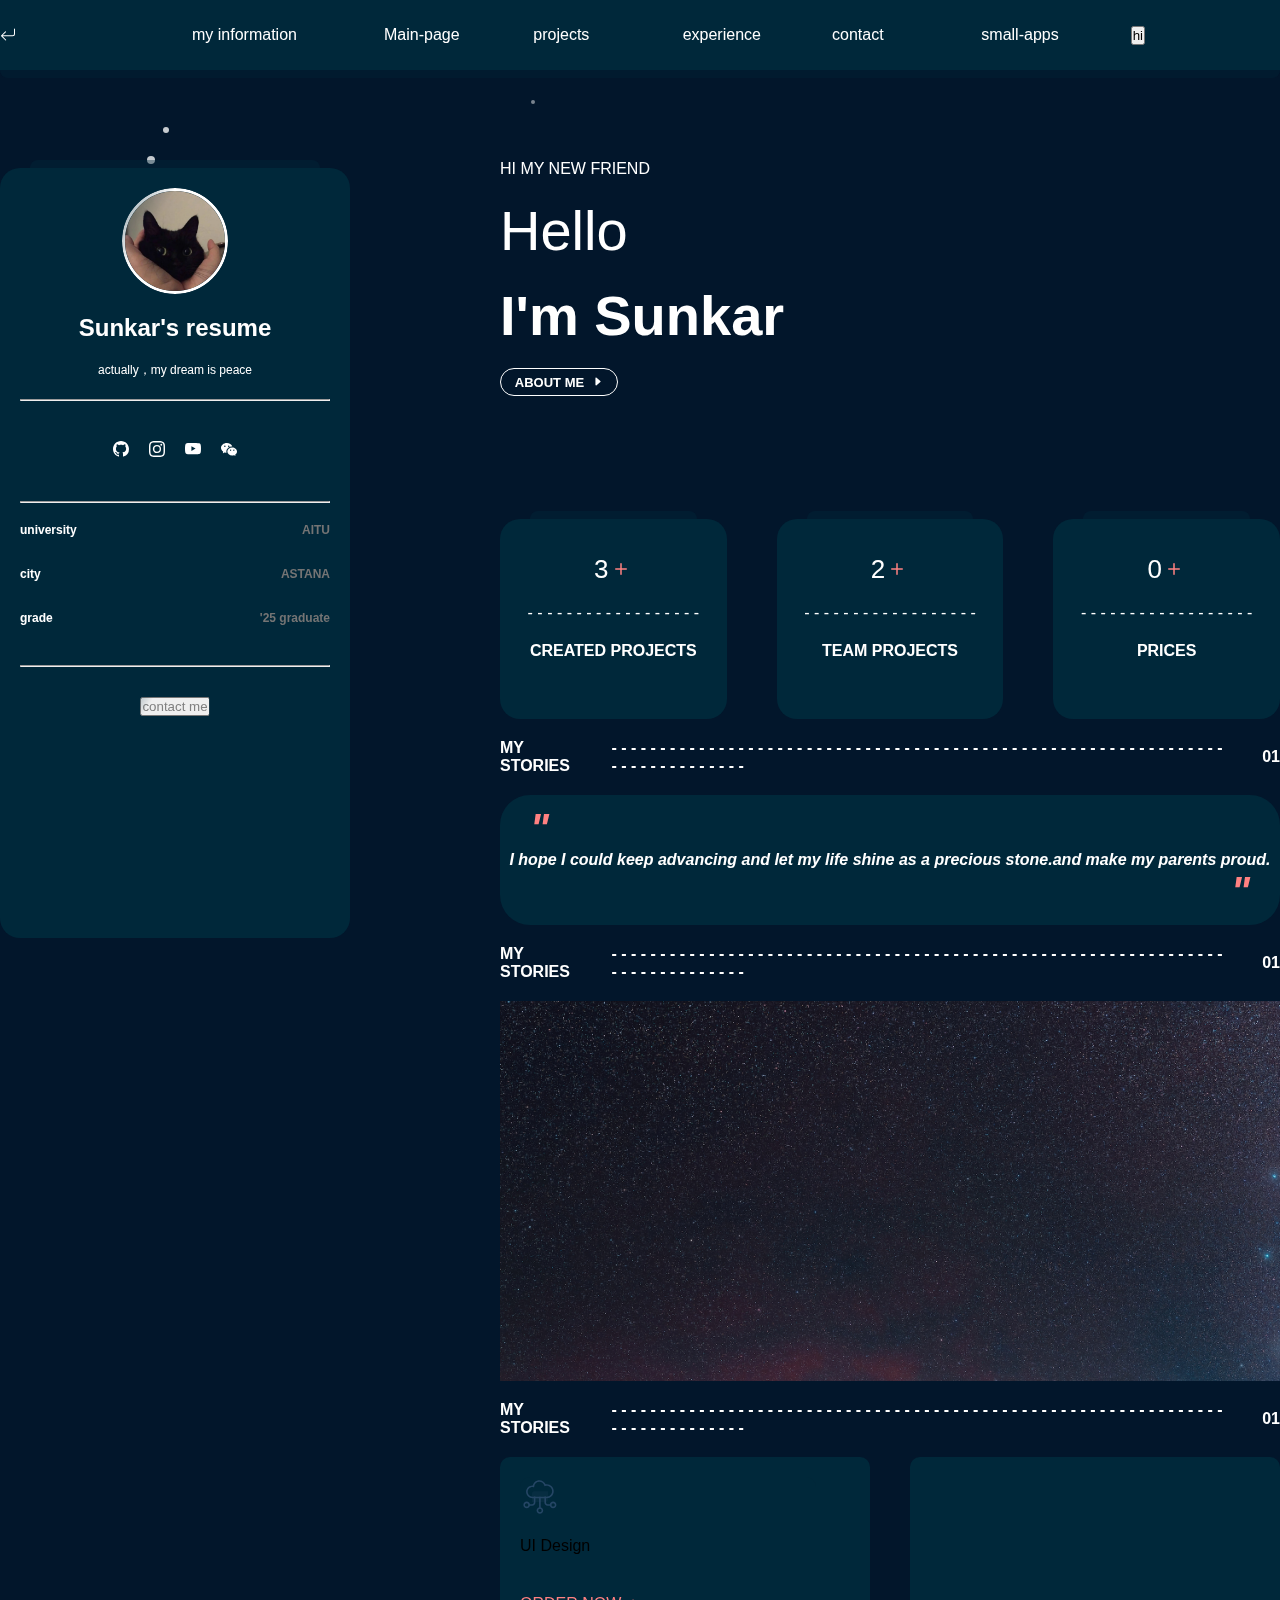
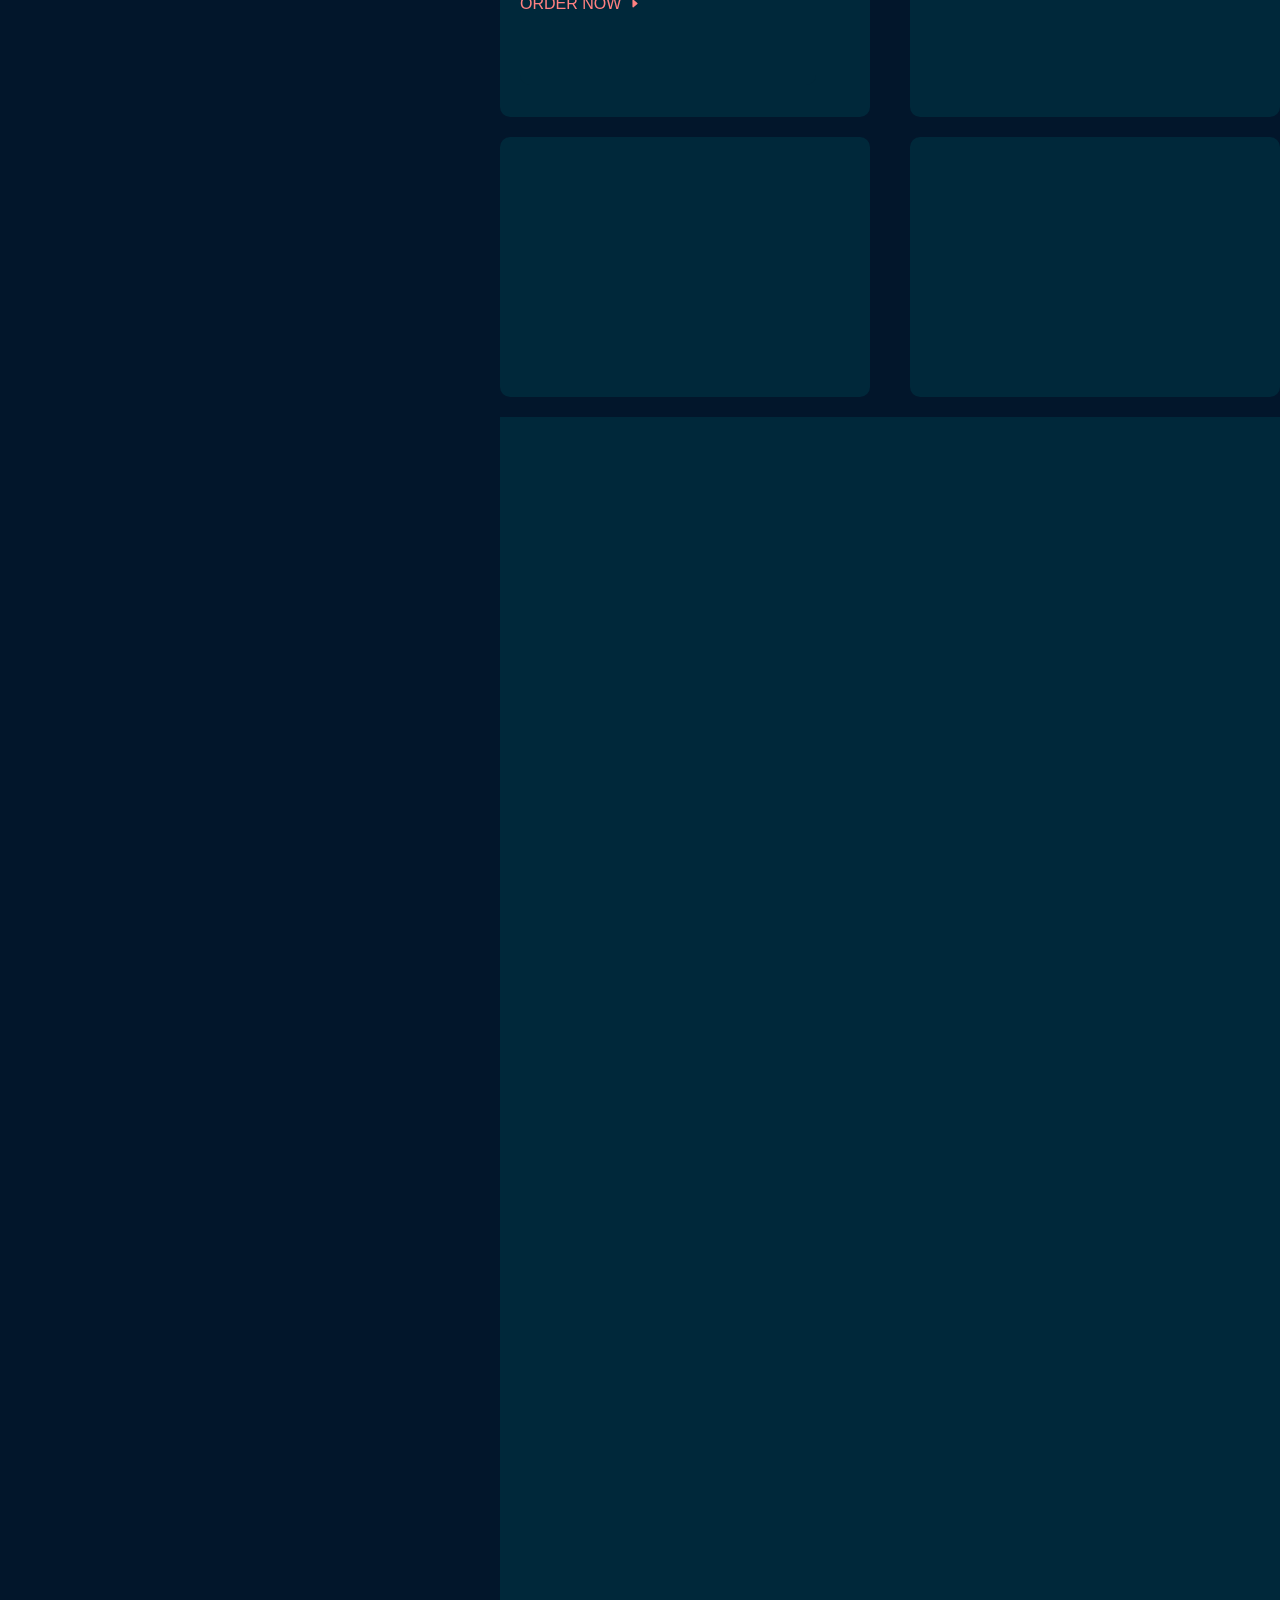
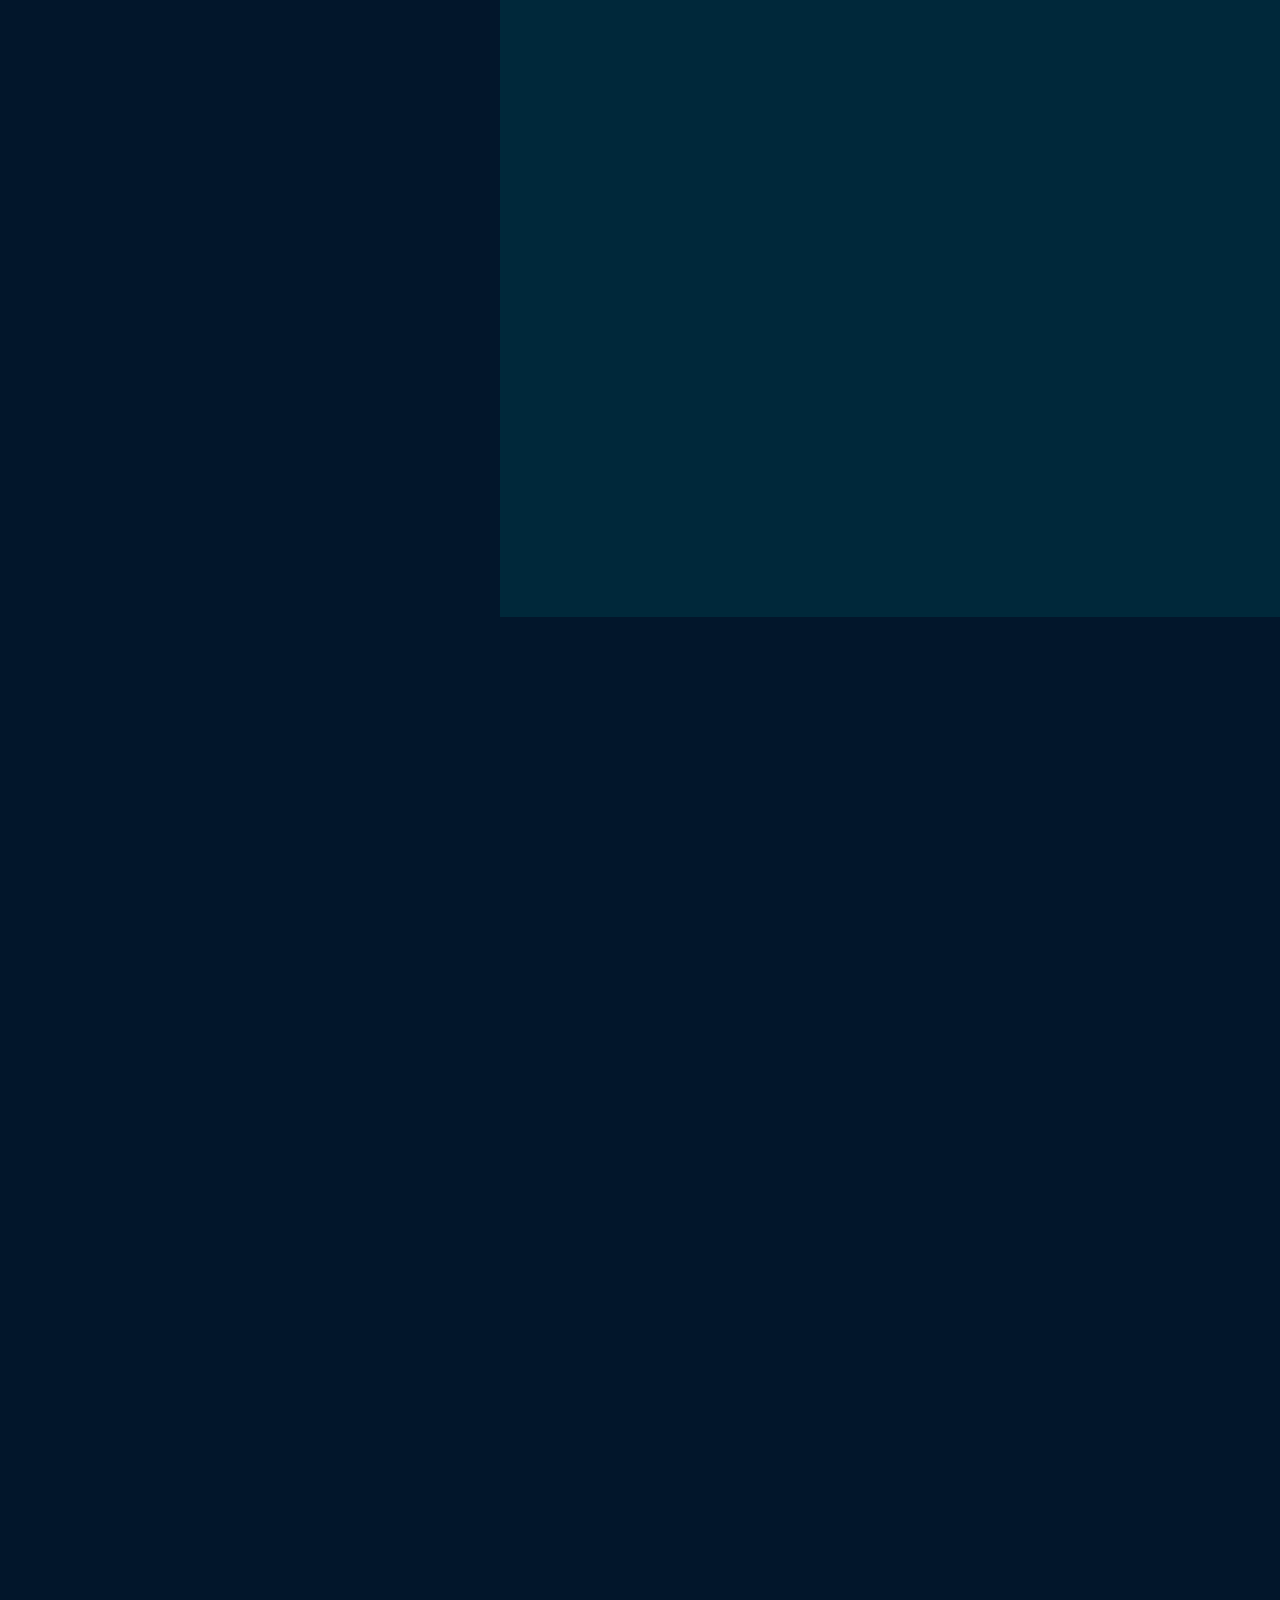
==== commit 64464667: "animation finished" ====
--- a/html/index.html
+++ b/html/index.html
@@ -7,433 +7,478 @@
     <link rel="stylesheet" href="/css/lightmode.css" />
   </head>
   <body>
-    <div class="navbar-wrapper">
-      <div class="nav-bar">
-        <div class="nav-bar-left">
-          <div class="go-home-logo">
-            <svg
-              xmlns="http://www.w3.org/2000/svg"
-              width="16"
-              height="16"
-              fill="currentColor"
-              class="bi bi-arrow-return-left"
-              viewBox="0 0 16 16"
-            >
-              <path
-                fill-rule="evenodd"
-                d="M14.5 1.5a.5.5 0 0 1 .5.5v4.8a2.5 2.5 0 0 1-2.5 2.5H2.707l3.347 3.346a.5.5 0 0 1-.708.708l-4.2-4.2a.5.5 0 0 1 0-.708l4-4a.5.5 0 1 1 .708.708L2.707 8.3H12.5A1.5 1.5 0 0 0 14 6.8V2a.5.5 0 0 1 .5-.5z"
-              />
-            </svg>
+    <div class="front">
+      <div class="navbar-wrapper">
+        <div class="nav-bar">
+          <div class="nav-bar-left">
+            <div class="go-home-logo">
+              <svg
+                xmlns="http://www.w3.org/2000/svg"
+                width="16"
+                height="16"
+                fill="currentColor"
+                class="bi bi-arrow-return-left"
+                viewBox="0 0 16 16"
+              >
+                <path
+                  fill-rule="evenodd"
+                  d="M14.5 1.5a.5.5 0 0 1 .5.5v4.8a2.5 2.5 0 0 1-2.5 2.5H2.707l3.347 3.346a.5.5 0 0 1-.708.708l-4.2-4.2a.5.5 0 0 1 0-.708l4-4a.5.5 0 1 1 .708.708L2.707 8.3H12.5A1.5 1.5 0 0 0 14 6.8V2a.5.5 0 0 1 .5-.5z"
+                />
+              </svg>
+            </div>
+            <div>my information</div>
           </div>
-          <div>my information</div>
+          <div class="nav-bar-right">
+            <div class="container">Main-page</div>
+            <div class="container">projects</div>
+            <div class="container">experience</div>
+            <div class="container">contact</div>
+            <div class="container">small-apps</div>
+            <div class="container"><button id="mode-switch">hi</button></div>
+          </div>
         </div>
-        <div class="nav-bar-right">
-          <div class="container">Main-page</div>
-          <div class="container">projects</div>
-          <div class="container">experience</div>
-          <div class="container">contact</div>
-          <div class="container">small-apps</div>
-          <div class="container"><button id="mode-switch">hi</button></div>
-        </div>
+        <div class="navbar-shadow"></div>
       </div>
-      <div class="navbar-shadow"></div>
-    </div>
-    <div class="invisible-container"></div>
-    <div class="body-container">
-      <div class="wrapper">
-        <div class="layout-default">
-          <div class="layout-default-bar">
-            <div class="card-wrapper">
-              <div class="smallcard"></div>
-              <div class="card">
-                <div
-                  class="card-first"
+      <div class="invisible-container"></div>
+      <div class="body-container">
+        <div class="wrapper">
+          <div class="layout-default">
+            <div class="layout-default-bar">
+              <div class="card-wrapper">
+                <div class="smallcard"></div>
+                <div class="card">
+                  <div
+                    class="card-first"
+                    style="
+                      display: flex;
+                      flex-direction: column;
+                      justify-content: center;
+                      align-items: center;
+                      gap: 20px;
+                    "
+                  >
+                    <img
+                      class="shimmer"
+                      src="/logo-img/v2-7046af4f9677fdc7627e5cc3628f7062_1440w.webp"
+                      alt=""
+                      style="
+                        width: 100px;
+                        border-radius: 50%;
+                        border-style: solid;
+                        border-color: #fff;
+                      "
+                    />
+                    <p style="font-size: 24px; font-weight: bold">
+                      Sunkar's resume
+                    </p>
+                    <p
+                      style="
+                        font-size: 12px;
+                        font-weight: 100;
+                        margin-bottom: 20px;
+                      "
+                    >
+                      actually，my dream is peace
+                    </p>
+                  </div>
+                  <hr />
+
+                  <div
+                    class="card-second"
+                    style="
+                      display: flex;
+                      flex-direction: row;
+                      align-items: center;
+                      justify-content: center;
+                      align-items: center;
+                      gap: 20px;
+                      width: 100%;
+                      height: 100px;
+                    "
+                  >
+                    <a href="https://github.com/sonkaru">
+                      <svg
+                        xmlns="http://www.w3.org/2000/svg"
+                        width="16"
+                        height="16"
+                        fill="currentColor"
+                        style="color: white"
+                        class="bi bi-github"
+                        viewBox="0 0 16 16"
+                      >
+                        <path
+                          d="M8 0C3.58 0 0 3.58 0 8c0 3.54 2.29 6.53 5.47 7.59.4.07.55-.17.55-.38 0-.19-.01-.82-.01-1.49-2.01.37-2.53-.49-2.69-.94-.09-.23-.48-.94-.82-1.13-.28-.15-.68-.52-.01-.53.63-.01 1.08.58 1.23.82.72 1.21 1.87.87 2.33.66.07-.52.28-.87.51-1.07-1.78-.2-3.64-.89-3.64-3.95 0-.87.31-1.59.82-2.15-.08-.2-.36-1.02.08-2.12 0 0 .67-.21 2.2.82.64-.18 1.32-.27 2-.27.68 0 1.36.09 2 .27 1.53-1.04 2.2-.82 2.2-.82.44 1.1.16 1.92.08 2.12.51.56.82 1.27.82 2.15 0 3.07-1.87 3.75-3.65 3.95.29.25.54.73.54 1.48 0 1.07-.01 1.93-.01 2.2 0 .21.15.46.55.38A8.012 8.012 0 0 0 16 8c0-4.42-3.58-8-8-8z"
+                        />
+                      </svg>
+                    </a>
+                    <a href="">
+                      <svg
+                        xmlns="http://www.w3.org/2000/svg"
+                        width="16"
+                        height="16"
+                        fill="currentColor"
+                        style="color: white"
+                        class="bi bi-instagram"
+                        viewBox="0 0 16 16"
+                      >
+                        <path
+                          d="M8 0C5.829 0 5.556.01 4.703.048 3.85.088 3.269.222 2.76.42a3.917 3.917 0 0 0-1.417.923A3.927 3.927 0 0 0 .42 2.76C.222 3.268.087 3.85.048 4.7.01 5.555 0 5.827 0 8.001c0 2.172.01 2.444.048 3.297.04.852.174 1.433.372 1.942.205.526.478.972.923 1.417.444.445.89.719 1.416.923.51.198 1.09.333 1.942.372C5.555 15.99 5.827 16 8 16s2.444-.01 3.298-.048c.851-.04 1.434-.174 1.943-.372a3.916 3.916 0 0 0 1.416-.923c.445-.445.718-.891.923-1.417.197-.509.332-1.09.372-1.942C15.99 10.445 16 10.173 16 8s-.01-2.445-.048-3.299c-.04-.851-.175-1.433-.372-1.941a3.926 3.926 0 0 0-.923-1.417A3.911 3.911 0 0 0 13.24.42c-.51-.198-1.092-.333-1.943-.372C10.443.01 10.172 0 7.998 0h.003zm-.717 1.442h.718c2.136 0 2.389.007 3.232.046.78.035 1.204.166 1.486.275.373.145.64.319.92.599.28.28.453.546.598.92.11.281.24.705.275 1.485.039.843.047 1.096.047 3.231s-.008 2.389-.047 3.232c-.035.78-.166 1.203-.275 1.485a2.47 2.47 0 0 1-.599.919c-.28.28-.546.453-.92.598-.28.11-.704.24-1.485.276-.843.038-1.096.047-3.232.047s-2.39-.009-3.233-.047c-.78-.036-1.203-.166-1.485-.276a2.478 2.478 0 0 1-.92-.598 2.48 2.48 0 0 1-.6-.92c-.109-.281-.24-.705-.275-1.485-.038-.843-.046-1.096-.046-3.233 0-2.136.008-2.388.046-3.231.036-.78.166-1.204.276-1.486.145-.373.319-.64.599-.92.28-.28.546-.453.92-.598.282-.11.705-.24 1.485-.276.738-.034 1.024-.044 2.515-.045v.002zm4.988 1.328a.96.96 0 1 0 0 1.92.96.96 0 0 0 0-1.92zm-4.27 1.122a4.109 4.109 0 1 0 0 8.217 4.109 4.109 0 0 0 0-8.217zm0 1.441a2.667 2.667 0 1 1 0 5.334 2.667 2.667 0 0 1 0-5.334z"
+                        />
+                      </svg>
+                    </a>
+
+                    <a href="#">
+                      <svg
+                        xmlns="http://www.w3.org/2000/svg"
+                        width="16"
+                        height="16"
+                        fill="currentColor"
+                        style="color: white"
+                        class="bi bi-youtube"
+                        viewBox="0 0 16 16"
+                      >
+                        <path
+                          d="M8.051 1.999h.089c.822.003 4.987.033 6.11.335a2.01 2.01 0 0 1 1.415 1.42c.101.38.172.883.22 1.402l.01.104.022.26.008.104c.065.914.073 1.77.074 1.957v.075c-.001.194-.01 1.108-.082 2.06l-.008.105-.009.104c-.05.572-.124 1.14-.235 1.558a2.007 2.007 0 0 1-1.415 1.42c-1.16.312-5.569.334-6.18.335h-.142c-.309 0-1.587-.006-2.927-.052l-.17-.006-.087-.004-.171-.007-.171-.007c-1.11-.049-2.167-.128-2.654-.26a2.007 2.007 0 0 1-1.415-1.419c-.111-.417-.185-.986-.235-1.558L.09 9.82l-.008-.104A31.4 31.4 0 0 1 0 7.68v-.123c.002-.215.01-.958.064-1.778l.007-.103.003-.052.008-.104.022-.26.01-.104c.048-.519.119-1.023.22-1.402a2.007 2.007 0 0 1 1.415-1.42c.487-.13 1.544-.21 2.654-.26l.17-.007.172-.006.086-.003.171-.007A99.788 99.788 0 0 1 7.858 2h.193zM6.4 5.209v4.818l4.157-2.408L6.4 5.209z"
+                        />
+                      </svg>
+                    </a>
+                    <a href="#"
+                      ><svg
+                        xmlns="http://www.w3.org/2000/svg"
+                        width="16"
+                        height="16"
+                        fill="currentColor"
+                        style="color: white"
+                        class="bi bi-wechat"
+                        viewBox="0 0 16 16"
+                      >
+                        <path
+                          d="M11.176 14.429c-2.665 0-4.826-1.8-4.826-4.018 0-2.22 2.159-4.02 4.824-4.02S16 8.191 16 10.411c0 1.21-.65 2.301-1.666 3.036a.324.324 0 0 0-.12.366l.218.81a.616.616 0 0 1 .029.117.166.166 0 0 1-.162.162.177.177 0 0 1-.092-.03l-1.057-.61a.519.519 0 0 0-.256-.074.509.509 0 0 0-.142.021 5.668 5.668 0 0 1-1.576.22ZM9.064 9.542a.647.647 0 1 0 .557-1 .645.645 0 0 0-.646.647.615.615 0 0 0 .09.353Zm3.232.001a.646.646 0 1 0 .546-1 .645.645 0 0 0-.644.644.627.627 0 0 0 .098.356Z"
+                        />
+                        <path
+                          d="M0 6.826c0 1.455.781 2.765 2.001 3.656a.385.385 0 0 1 .143.439l-.161.6-.1.373a.499.499 0 0 0-.032.14.192.192 0 0 0 .193.193c.039 0 .077-.01.111-.029l1.268-.733a.622.622 0 0 1 .308-.088c.058 0 .116.009.171.025a6.83 6.83 0 0 0 1.625.26 4.45 4.45 0 0 1-.177-1.251c0-2.936 2.785-5.02 5.824-5.02.05 0 .1 0 .15.002C10.587 3.429 8.392 2 5.796 2 2.596 2 0 4.16 0 6.826Zm4.632-1.555a.77.77 0 1 1-1.54 0 .77.77 0 0 1 1.54 0Zm3.875 0a.77.77 0 1 1-1.54 0 .77.77 0 0 1 1.54 0Z"
+                        />
+                      </svg>
+                    </a>
+                  </div>
+                  <hr />
+
+                  <div class="card-third">
+                    <div>
+                      <p>university</p>
+                      <p class="second-text">AITU</p>
+                    </div>
+                    <div>
+                      <p>city</p>
+                      <p class="second-text">ASTANA</p>
+                    </div>
+                    <div>
+                      <p>grade</p>
+                      <p class="second-text">'25 graduate</p>
+                    </div>
+                  </div>
+                  <hr />
+                  <div
+                    class="card-fourth"
+                    style="
+                      display: flex;
+                      align-items: center;
+                      justify-content: center;
+                      margin-top: 30px;
+                    "
+                  >
+                    <button class="shimmer">contact me</button>
+                  </div>
+                </div>
+              </div>
+            </div>
+            <div class="layout-default-main">
+              <div class="main-first-div">
+                <p>HI MY NEW FRIEND</p>
+                <h1
                   style="
-                    display: flex;
-                    flex-direction: column;
-                    justify-content: center;
-                    align-items: center;
-                    gap: 20px;
+                    font-size: 56px;
+                    font-family: Arial, Helvetica, sans-serif;
+                    font-weight: 400;
                   "
                 >
-                  <img
-                    class="shimmer"
-                    src="/logo-img/v2-7046af4f9677fdc7627e5cc3628f7062_1440w.webp"
-                    alt=""
-                    style="
-                      width: 100px;
-                      border-radius: 50%;
-                      border-style: solid;
-                      border-color: #fff;
-                    "
-                  />
-                  <p style="font-size: 24px; font-weight: bold">
-                    Sunkar's resume
-                  </p>
-                  <p
-                    style="
-                      font-size: 12px;
-                      font-weight: 100;
-                      margin-bottom: 20px;
-                    "
-                  >
-                    actually，my dream is peace
-                  </p>
-                </div>
-                <hr />
-
+                  Hello
+                </h1>
+                <h1
+                  style="
+                    font-size: 56px;
+                    font-family: Arial, Helvetica, sans-serif;
+                    font-weight: 600;
+                  "
+                >
+                  I'm Sunkar
+                </h1>
+                <button class="sub-title-btn animated-btn">
+                  ABOUT ME
+                  <span class="animation-swing"
+                    ><svg
+                      xmlns="http://www.w3.org/2000/svg"
+                      width="11"
+                      height="11"
+                      fill="currentColor"
+                      class="bi bi-caret-right-fill"
+                      viewBox="0 0 16 16"
+                    >
+                      <path
+                        d="m12.14 8.753-5.482 4.796c-.646.566-1.658.106-1.658-.753V3.204a1 1 0 0 1 1.659-.753l5.48 4.796a1 1 0 0 1 0 1.506z"
+                      />
+                    </svg>
+                  </span>
+                </button>
+              </div>
+              <div class="main-second-div">
+                <div class="number-create-wrapper">
+                  <div class="smallcard"></div>
+                  <div class="number-create-div">
+                    <div class="number-icon">
+                      <p>3</p>
+                      <svg
+                        xmlns="http://www.w3.org/2000/svg"
+                        width="24"
+                        height="24"
+                        fill="#ff8181"
+                        class="bi bi-plus"
+                        viewBox="0 0 16 16"
+                      >
+                        <path
+                          d="M8 4a.5.5 0 0 1 .5.5v3h3a.5.5 0 0 1 0 1h-3v3a.5.5 0 0 1-1 0v-3h-3a.5.5 0 0 1 0-1h3v-3A.5.5 0 0 1 8 4"
+                        />
+                      </svg>
+                    </div>
+                    <p>- - - - - - - - - - - - - - - - - -</p>
+                    <p class="created-project-text">CREATED PROJECTS</p>
+                  </div>
+                </div>
+
+                <div class="number-create-wrapper">
+                  <div class="smallcard"></div>
+                  <div class="number-create-div">
+                    <div class="number-icon">
+                      <p>2</p>
+                      <svg
+                        xmlns="http://www.w3.org/2000/svg"
+                        width="24"
+                        height="24"
+                        fill="#ff8181"
+                        class="bi bi-plus"
+                        viewBox="0 0 16 16"
+                      >
+                        <path
+                          d="M8 4a.5.5 0 0 1 .5.5v3h3a.5.5 0 0 1 0 1h-3v3a.5.5 0 0 1-1 0v-3h-3a.5.5 0 0 1 0-1h3v-3A.5.5 0 0 1 8 4"
+                        />
+                      </svg>
+                    </div>
+                    <p>- - - - - - - - - - - - - - - - - -</p>
+                    <p class="created-project-text">TEAM PROJECTS</p>
+                  </div>
+                </div>
+                <div class="number-create-wrapper">
+                  <div class="smallcard"></div>
+                  <div class="number-create-div">
+                    <div class="number-icon">
+                      <p>0</p>
+                      <svg
+                        xmlns="http://www.w3.org/2000/svg"
+                        width="24"
+                        height="24"
+                        fill="#ff8181"
+                        class="bi bi-plus"
+                        viewBox="0 0 16 16"
+                      >
+                        <path
+                          d="M8 4a.5.5 0 0 1 .5.5v3h3a.5.5 0 0 1 0 1h-3v3a.5.5 0 0 1-1 0v-3h-3a.5.5 0 0 1 0-1h3v-3A.5.5 0 0 1 8 4"
+                        />
+                      </svg>
+                    </div>
+                    <p>- - - - - - - - - - - - - - - - - -</p>
+                    <p class="created-project-text">PRICES</p>
+                  </div>
+                </div>
+              </div>
+              <div class="border-div">
+                <p style="font-size: 16px">MY STORIES</p>
+                <p class="line">
+                  - - - - - - - - - - - - - - - - - - - - - - - - - - - - - - -
+                  - - - - - - - - - - - - - - - - - - - - - - - - - - - - - - -
+                  - - - - - - - - - - - - - - -
+                </p>
+                01
+              </div>
+              <div class="main-third-div">
                 <div
-                  class="card-second"
                   style="
                     display: flex;
                     flex-direction: row;
-                    align-items: center;
-                    justify-content: center;
-                    align-items: center;
-                    gap: 20px;
-                    width: 100%;
-                    height: 100px;
+                    justify-content: start !important;
+                    font-size: 40px;
+                    color: #ff8181;
+                    margin-left: 30px;
                   "
                 >
-                  <a href="https://github.com/sonkaru">
+                  "
+                </div>
+                <p>
+                  I hope I could keep advancing and let my life shine as a
+                  precious stone.and make my parents proud.
+                </p>
+                <div
+                  style="
+                    display: flex;
+                    flex-direction: row;
+                    justify-content: end !important;
+                    font-size: 40px;
+                    color: #ff8181;
+                    margin-right: 30px;
+                  "
+                  ;
+                >
+                  "
+                </div>
+              </div>
+              <div class="border-div">
+                <p style="font-size: 16px">MY STORIES</p>
+                <p class="line">
+                  - - - - - - - - - - - - - - - - - - - - - - - - - - - - - - -
+                  - - - - - - - - - - - - - - - - - - - - - - - - - - - - - - -
+                  - - - - - - - - - - - - - - -
+                </p>
+                01
+              </div>
+              <div class="main-fourth-div"></div>
+              <div class="border-div">
+                <p style="font-size: 16px">MY STORIES</p>
+                <p class="line">
+                  - - - - - - - - - - - - - - - - - - - - - - - - - - - - - - -
+                  - - - - - - - - - - - - - - - - - - - - - - - - - - - - - - -
+                  - - - - - - - - - - - - - - -
+                </p>
+                01
+              </div>
+              <div class="main-fifth-div">
+                <div>
+                  <div class="fifth-content">
                     <svg
+                      t="1649230330671"
+                      class="icon"
+                      viewBox="0 0 1024 1024"
+                      version="1.1"
                       xmlns="http://www.w3.org/2000/svg"
-                      width="16"
-                      height="16"
-                      fill="currentColor"
-                      style="color: white"
-                      class="bi bi-github"
-                      viewBox="0 0 16 16"
+                      p-id="1638"
+                      width="40"
+                      height="40"
                     >
                       <path
-                        d="M8 0C3.58 0 0 3.58 0 8c0 3.54 2.29 6.53 5.47 7.59.4.07.55-.17.55-.38 0-.19-.01-.82-.01-1.49-2.01.37-2.53-.49-2.69-.94-.09-.23-.48-.94-.82-1.13-.28-.15-.68-.52-.01-.53.63-.01 1.08.58 1.23.82.72 1.21 1.87.87 2.33.66.07-.52.28-.87.51-1.07-1.78-.2-3.64-.89-3.64-3.95 0-.87.31-1.59.82-2.15-.08-.2-.36-1.02.08-2.12 0 0 .67-.21 2.2.82.64-.18 1.32-.27 2-.27.68 0 1.36.09 2 .27 1.53-1.04 2.2-.82 2.2-.82.44 1.1.16 1.92.08 2.12.51.56.82 1.27.82 2.15 0 3.07-1.87 3.75-3.65 3.95.29.25.54.73.54 1.48 0 1.07-.01 1.93-.01 2.2 0 .21.15.46.55.38A8.012 8.012 0 0 0 16 8c0-4.42-3.58-8-8-8z"
-                      />
+                        d="M488.96 506.88h40.96v307.2h-40.96zM803.84 737.28h-97.28c-45.056 0-81.92-36.864-81.92-81.92V502.272h40.96V655.36c0 22.528 18.432 40.96 40.96 40.96h97.28v40.96zM312.32 737.28H215.04v-40.96h97.28c22.528 0 40.96-18.432 40.96-40.96V502.272h40.96V655.36c0 45.056-36.864 81.92-81.92 81.92z"
+                        fill="#254665"
+                        p-id="1639"
+                      ></path>
+                      <path
+                        d="M509.44 942.08c-46.592 0-84.48-37.888-84.48-84.48S462.848 773.12 509.44 773.12s84.48 37.888 84.48 84.48-37.888 84.48-84.48 84.48z m0-128c-24.064 0-43.52 19.456-43.52 43.52s19.456 43.52 43.52 43.52 43.52-19.456 43.52-43.52-19.456-43.52-43.52-43.52zM171.52 798.72c-46.592 0-84.48-37.888-84.48-84.48S124.928 629.76 171.52 629.76 256 667.648 256 714.24 218.112 798.72 171.52 798.72z m0-128c-24.064 0-43.52 19.456-43.52 43.52s19.456 43.52 43.52 43.52 43.52-19.456 43.52-43.52-19.456-43.52-43.52-43.52zM847.36 798.72c-46.592 0-84.48-37.888-84.48-84.48s37.888-84.48 84.48-84.48 84.48 37.888 84.48 84.48-37.888 84.48-84.48 84.48z m0-128c-24.064 0-43.52 19.456-43.52 43.52s19.456 43.52 43.52 43.52 43.52-19.456 43.52-43.52-19.456-43.52-43.52-43.52z"
+                        fill="#254665"
+                        p-id="1640"
+                      ></path>
+                      <path
+                        d="M683.52 543.232H319.488c-90.112 0-163.328-73.216-163.328-163.328 0-90.112 73.216-163.328 163.328-163.328h7.68C344.064 138.752 413.696 81.92 495.616 81.92c69.632 0 132.608 42.496 159.232 105.472 9.728-1.536 19.456-2.56 29.184-2.56 98.816 0 179.2 80.384 179.2 179.2-0.512 98.816-80.896 179.2-179.712 179.2zM319.488 258.048c-67.584 0-122.368 54.784-122.368 122.368s54.784 122.368 122.368 122.368h364.544c76.288 0 138.24-61.952 138.24-138.24s-61.952-138.24-138.24-138.24c-12.288 0-24.576 1.536-36.864 5.12l-19.456 5.12-5.632-18.944C605.696 161.792 553.472 122.88 495.616 122.88c-68.096 0-124.416 51.2-131.584 118.784l-2.048 22.016-21.504-3.584c-7.168-1.536-14.336-2.048-20.992-2.048z"
+                        fill="#254665"
+                        p-id="1641"
+                      ></path>
+                      <path
+                        d="M655.36 640H307.2V424.96c0-33.792 27.648-61.44 61.44-61.44h348.16v215.04c0 33.792-27.648 61.44-61.44 61.44z"
+                        fill="#254665"
+                        opacity=".18"
+                        p-id="1642"
+                      ></path>
                     </svg>
-                  </a>
-                  <a href="">
-                    <svg
-                      xmlns="http://www.w3.org/2000/svg"
-                      width="16"
-                      height="16"
-                      fill="currentColor"
-                      style="color: white"
-                      class="bi bi-instagram"
-                      viewBox="0 0 16 16"
-                    >
-                      <path
-                        d="M8 0C5.829 0 5.556.01 4.703.048 3.85.088 3.269.222 2.76.42a3.917 3.917 0 0 0-1.417.923A3.927 3.927 0 0 0 .42 2.76C.222 3.268.087 3.85.048 4.7.01 5.555 0 5.827 0 8.001c0 2.172.01 2.444.048 3.297.04.852.174 1.433.372 1.942.205.526.478.972.923 1.417.444.445.89.719 1.416.923.51.198 1.09.333 1.942.372C5.555 15.99 5.827 16 8 16s2.444-.01 3.298-.048c.851-.04 1.434-.174 1.943-.372a3.916 3.916 0 0 0 1.416-.923c.445-.445.718-.891.923-1.417.197-.509.332-1.09.372-1.942C15.99 10.445 16 10.173 16 8s-.01-2.445-.048-3.299c-.04-.851-.175-1.433-.372-1.941a3.926 3.926 0 0 0-.923-1.417A3.911 3.911 0 0 0 13.24.42c-.51-.198-1.092-.333-1.943-.372C10.443.01 10.172 0 7.998 0h.003zm-.717 1.442h.718c2.136 0 2.389.007 3.232.046.78.035 1.204.166 1.486.275.373.145.64.319.92.599.28.28.453.546.598.92.11.281.24.705.275 1.485.039.843.047 1.096.047 3.231s-.008 2.389-.047 3.232c-.035.78-.166 1.203-.275 1.485a2.47 2.47 0 0 1-.599.919c-.28.28-.546.453-.92.598-.28.11-.704.24-1.485.276-.843.038-1.096.047-3.232.047s-2.39-.009-3.233-.047c-.78-.036-1.203-.166-1.485-.276a2.478 2.478 0 0 1-.92-.598 2.48 2.48 0 0 1-.6-.92c-.109-.281-.24-.705-.275-1.485-.038-.843-.046-1.096-.046-3.233 0-2.136.008-2.388.046-3.231.036-.78.166-1.204.276-1.486.145-.373.319-.64.599-.92.28-.28.546-.453.92-.598.282-.11.705-.24 1.485-.276.738-.034 1.024-.044 2.515-.045v.002zm4.988 1.328a.96.96 0 1 0 0 1.92.96.96 0 0 0 0-1.92zm-4.27 1.122a4.109 4.109 0 1 0 0 8.217 4.109 4.109 0 0 0 0-8.217zm0 1.441a2.667 2.667 0 1 1 0 5.334 2.667 2.667 0 0 1 0-5.334z"
-                      />
-                    </svg>
-                  </a>
-
-                  <a href="#">
-                    <svg
-                      xmlns="http://www.w3.org/2000/svg"
-                      width="16"
-                      height="16"
-                      fill="currentColor"
-                      style="color: white"
-                      class="bi bi-youtube"
-                      viewBox="0 0 16 16"
-                    >
-                      <path
-                        d="M8.051 1.999h.089c.822.003 4.987.033 6.11.335a2.01 2.01 0 0 1 1.415 1.42c.101.38.172.883.22 1.402l.01.104.022.26.008.104c.065.914.073 1.77.074 1.957v.075c-.001.194-.01 1.108-.082 2.06l-.008.105-.009.104c-.05.572-.124 1.14-.235 1.558a2.007 2.007 0 0 1-1.415 1.42c-1.16.312-5.569.334-6.18.335h-.142c-.309 0-1.587-.006-2.927-.052l-.17-.006-.087-.004-.171-.007-.171-.007c-1.11-.049-2.167-.128-2.654-.26a2.007 2.007 0 0 1-1.415-1.419c-.111-.417-.185-.986-.235-1.558L.09 9.82l-.008-.104A31.4 31.4 0 0 1 0 7.68v-.123c.002-.215.01-.958.064-1.778l.007-.103.003-.052.008-.104.022-.26.01-.104c.048-.519.119-1.023.22-1.402a2.007 2.007 0 0 1 1.415-1.42c.487-.13 1.544-.21 2.654-.26l.17-.007.172-.006.086-.003.171-.007A99.788 99.788 0 0 1 7.858 2h.193zM6.4 5.209v4.818l4.157-2.408L6.4 5.209z"
-                      />
-                    </svg>
-                  </a>
-                  <a href="#"
-                    ><svg
-                      xmlns="http://www.w3.org/2000/svg"
-                      width="16"
-                      height="16"
-                      fill="currentColor"
-                      style="color: white"
-                      class="bi bi-wechat"
-                      viewBox="0 0 16 16"
-                    >
-                      <path
-                        d="M11.176 14.429c-2.665 0-4.826-1.8-4.826-4.018 0-2.22 2.159-4.02 4.824-4.02S16 8.191 16 10.411c0 1.21-.65 2.301-1.666 3.036a.324.324 0 0 0-.12.366l.218.81a.616.616 0 0 1 .029.117.166.166 0 0 1-.162.162.177.177 0 0 1-.092-.03l-1.057-.61a.519.519 0 0 0-.256-.074.509.509 0 0 0-.142.021 5.668 5.668 0 0 1-1.576.22ZM9.064 9.542a.647.647 0 1 0 .557-1 .645.645 0 0 0-.646.647.615.615 0 0 0 .09.353Zm3.232.001a.646.646 0 1 0 .546-1 .645.645 0 0 0-.644.644.627.627 0 0 0 .098.356Z"
-                      />
-                      <path
-                        d="M0 6.826c0 1.455.781 2.765 2.001 3.656a.385.385 0 0 1 .143.439l-.161.6-.1.373a.499.499 0 0 0-.032.14.192.192 0 0 0 .193.193c.039 0 .077-.01.111-.029l1.268-.733a.622.622 0 0 1 .308-.088c.058 0 .116.009.171.025a6.83 6.83 0 0 0 1.625.26 4.45 4.45 0 0 1-.177-1.251c0-2.936 2.785-5.02 5.824-5.02.05 0 .1 0 .15.002C10.587 3.429 8.392 2 5.796 2 2.596 2 0 4.16 0 6.826Zm4.632-1.555a.77.77 0 1 1-1.54 0 .77.77 0 0 1 1.54 0Zm3.875 0a.77.77 0 1 1-1.54 0 .77.77 0 0 1 1.54 0Z"
-                      />
-                    </svg>
-                  </a>
-                </div>
-                <hr />
-
-                <div class="card-third">
-                  <div>
-                    <p>university</p>
-                    <p class="second-text">AITU</p>
-                  </div>
-                  <div>
-                    <p>city</p>
-                    <p class="second-text">ASTANA</p>
-                  </div>
-                  <div>
-                    <p>grade</p>
-                    <p class="second-text">'25 graduate</p>
-                  </div>
-                </div>
-                <hr />
-                <div
-                  class="card-fourth"
-                  style="
-                    display: flex;
-                    align-items: center;
-                    justify-content: center;
-                    margin-top: 30px;
-                  "
-                >
-                  <button class="shimmer">contact me</button>
-                </div>
-              </div>
-            </div>
-          </div>
-          <div class="layout-default-main">
-            <div class="main-first-div">
-              <p>HI MY NEW FRIEND</p>
-              <h1
-                style="
-                  font-size: 56px;
-                  font-family: Arial, Helvetica, sans-serif;
-                  font-weight: 400;
-                "
-              >
-                Hello
-              </h1>
-              <h1
-                style="
-                  font-size: 56px;
-                  font-family: Arial, Helvetica, sans-serif;
-                  font-weight: 600;
-                "
-              >
-                I'm Sunkar
-              </h1>
-              <button class="sub-title-btn animated-btn">
-                ABOUT ME
-                <span class="animation-swing"
-                  ><svg
-                    xmlns="http://www.w3.org/2000/svg"
-                    width="11"
-                    height="11"
-                    fill="currentColor"
-                    class="bi bi-caret-right-fill"
-                    viewBox="0 0 16 16"
-                  >
-                    <path
-                      d="m12.14 8.753-5.482 4.796c-.646.566-1.658.106-1.658-.753V3.204a1 1 0 0 1 1.659-.753l5.48 4.796a1 1 0 0 1 0 1.506z"
-                    />
-                  </svg>
-                </span>
-              </button>
-            </div>
-            <div class="main-second-div">
-              <div class="number-create-wrapper">
-                <div class="smallcard"></div>
-                <div class="number-create-div">
-                  <div class="number-icon">
-                    <p>3</p>
-                    <svg
-                      xmlns="http://www.w3.org/2000/svg"
-                      width="24"
-                      height="24"
-                      fill="#ff8181"
-                      class="bi bi-plus"
-                      viewBox="0 0 16 16"
-                    >
-                      <path
-                        d="M8 4a.5.5 0 0 1 .5.5v3h3a.5.5 0 0 1 0 1h-3v3a.5.5 0 0 1-1 0v-3h-3a.5.5 0 0 1 0-1h3v-3A.5.5 0 0 1 8 4"
-                      />
-                    </svg>
-                  </div>
-                  <p>- - - - - - - - - - - - - - - - - -</p>
-                  <p class="created-project-text">CREATED PROJECTS</p>
-                </div>
-              </div>
-
-              <div class="number-create-wrapper">
-                <div class="smallcard"></div>
-                <div class="number-create-div">
-                  <div class="number-icon">
-                    <p>2</p>
-                    <svg
-                      xmlns="http://www.w3.org/2000/svg"
-                      width="24"
-                      height="24"
-                      fill="#ff8181"
-                      class="bi bi-plus"
-                      viewBox="0 0 16 16"
-                    >
-                      <path
-                        d="M8 4a.5.5 0 0 1 .5.5v3h3a.5.5 0 0 1 0 1h-3v3a.5.5 0 0 1-1 0v-3h-3a.5.5 0 0 1 0-1h3v-3A.5.5 0 0 1 8 4"
-                      />
-                    </svg>
-                  </div>
-                  <p>- - - - - - - - - - - - - - - - - -</p>
-                  <p class="created-project-text">TEAM PROJECTS</p>
-                </div>
-              </div>
-              <div class="number-create-wrapper">
-                <div class="smallcard"></div>
-                <div class="number-create-div">
-                  <div class="number-icon">
-                    <p>0</p>
-                    <svg
-                      xmlns="http://www.w3.org/2000/svg"
-                      width="24"
-                      height="24"
-                      fill="#ff8181"
-                      class="bi bi-plus"
-                      viewBox="0 0 16 16"
-                    >
-                      <path
-                        d="M8 4a.5.5 0 0 1 .5.5v3h3a.5.5 0 0 1 0 1h-3v3a.5.5 0 0 1-1 0v-3h-3a.5.5 0 0 1 0-1h3v-3A.5.5 0 0 1 8 4"
-                      />
-                    </svg>
-                  </div>
-                  <p>- - - - - - - - - - - - - - - - - -</p>
-                  <p class="created-project-text">PRICES</p>
-                </div>
-              </div>
-            </div>
-            <div class="border-div">
-              <p style="font-size: 16px">MY STORIES</p>
-              <p class="line">
-                - - - - - - - - - - - - - - - - - - - - - - - - - - - - - - - -
-                - - - - - - - - - - - - - - - - - - - - - - - - - - - - - - - -
-                - - - - - - - - - - - - -
-              </p>
-              01
-            </div>
-            <div class="main-third-div">
+                    <p>UI Design</p>
+                    <div class="fifth-text-div">
+                      <p></p>
+                      <p></p>
+                    </div>
+                    <button class="order-button animated-btn">
+                      ORDER NOW
+                      <span class="animation-swing"
+                        ><svg
+                          xmlns="http://www.w3.org/2000/svg"
+                          width="11"
+                          height="11"
+                          fill="currentColor"
+                          class="bi bi-caret-right-fill"
+                          viewBox="0 0 16 16"
+                        >
+                          <path
+                            d="m12.14 8.753-5.482 4.796c-.646.566-1.658.106-1.658-.753V3.204a1 1 0 0 1 1.659-.753l5.48 4.796a1 1 0 0 1 0 1.506z"
+                          />
+                        </svg>
+                      </span>
+                    </button>
+                  </div>
+                </div>
+                <div></div>
+                <div></div>
+                <div></div>
+              </div>
               <div
                 style="
-                  display: flex;
-                  flex-direction: row;
-                  justify-content: start !important;
-                  font-size: 40px;
-                  color: #ff8181;
-                  margin-left: 30px;
+                  width: 100%;
+                  height: 1800px;
+                  background-color: var(--bg-color-blue);
                 "
-              >
-                "
-              </div>
-              <p>
-                I hope I could keep advancing and let my life shine as a
-                precious stone.and make my parents proud.
-              </p>
-              <div
-                style="
-                  display: flex;
-                  flex-direction: row;
-                  justify-content: end !important;
-                  font-size: 40px;
-                  color: #ff8181;
-                  margin-right: 30px;
-                "
-                ;
-              >
-                "
-              </div>
+              ></div>
             </div>
-            <div class="border-div">
-              <p style="font-size: 16px">MY STORIES</p>
-              <p class="line">
-                - - - - - - - - - - - - - - - - - - - - - - - - - - - - - - - -
-                - - - - - - - - - - - - - - - - - - - - - - - - - - - - - - - -
-                - - - - - - - - - - - - -
-              </p>
-              01
-            </div>
-            <div class="main-fourth-div"></div>
-            <div class="border-div">
-              <p style="font-size: 16px">MY STORIES</p>
-              <p class="line">
-                - - - - - - - - - - - - - - - - - - - - - - - - - - - - - - - -
-                - - - - - - - - - - - - - - - - - - - - - - - - - - - - - - - -
-                - - - - - - - - - - - - -
-              </p>
-              01
-            </div>
-            <div class="main-fifth-div">
-              <div>
-                <div class="fifth-content">
-                  <svg
-                    t="1649230330671"
-                    class="icon"
-                    viewBox="0 0 1024 1024"
-                    version="1.1"
-                    xmlns="http://www.w3.org/2000/svg"
-                    p-id="1638"
-                    width="40"
-                    height="40"
-                  >
-                    <path
-                      d="M488.96 506.88h40.96v307.2h-40.96zM803.84 737.28h-97.28c-45.056 0-81.92-36.864-81.92-81.92V502.272h40.96V655.36c0 22.528 18.432 40.96 40.96 40.96h97.28v40.96zM312.32 737.28H215.04v-40.96h97.28c22.528 0 40.96-18.432 40.96-40.96V502.272h40.96V655.36c0 45.056-36.864 81.92-81.92 81.92z"
-                      fill="#254665"
-                      p-id="1639"
-                    ></path>
-                    <path
-                      d="M509.44 942.08c-46.592 0-84.48-37.888-84.48-84.48S462.848 773.12 509.44 773.12s84.48 37.888 84.48 84.48-37.888 84.48-84.48 84.48z m0-128c-24.064 0-43.52 19.456-43.52 43.52s19.456 43.52 43.52 43.52 43.52-19.456 43.52-43.52-19.456-43.52-43.52-43.52zM171.52 798.72c-46.592 0-84.48-37.888-84.48-84.48S124.928 629.76 171.52 629.76 256 667.648 256 714.24 218.112 798.72 171.52 798.72z m0-128c-24.064 0-43.52 19.456-43.52 43.52s19.456 43.52 43.52 43.52 43.52-19.456 43.52-43.52-19.456-43.52-43.52-43.52zM847.36 798.72c-46.592 0-84.48-37.888-84.48-84.48s37.888-84.48 84.48-84.48 84.48 37.888 84.48 84.48-37.888 84.48-84.48 84.48z m0-128c-24.064 0-43.52 19.456-43.52 43.52s19.456 43.52 43.52 43.52 43.52-19.456 43.52-43.52-19.456-43.52-43.52-43.52z"
-                      fill="#254665"
-                      p-id="1640"
-                    ></path>
-                    <path
-                      d="M683.52 543.232H319.488c-90.112 0-163.328-73.216-163.328-163.328 0-90.112 73.216-163.328 163.328-163.328h7.68C344.064 138.752 413.696 81.92 495.616 81.92c69.632 0 132.608 42.496 159.232 105.472 9.728-1.536 19.456-2.56 29.184-2.56 98.816 0 179.2 80.384 179.2 179.2-0.512 98.816-80.896 179.2-179.712 179.2zM319.488 258.048c-67.584 0-122.368 54.784-122.368 122.368s54.784 122.368 122.368 122.368h364.544c76.288 0 138.24-61.952 138.24-138.24s-61.952-138.24-138.24-138.24c-12.288 0-24.576 1.536-36.864 5.12l-19.456 5.12-5.632-18.944C605.696 161.792 553.472 122.88 495.616 122.88c-68.096 0-124.416 51.2-131.584 118.784l-2.048 22.016-21.504-3.584c-7.168-1.536-14.336-2.048-20.992-2.048z"
-                      fill="#254665"
-                      p-id="1641"
-                    ></path>
-                    <path
-                      d="M655.36 640H307.2V424.96c0-33.792 27.648-61.44 61.44-61.44h348.16v215.04c0 33.792-27.648 61.44-61.44 61.44z"
-                      fill="#254665"
-                      opacity=".18"
-                      p-id="1642"
-                    ></path>
-                  </svg>
-                  <p>UI Design</p>
-                  <div class="fifth-text-div">
-                    <p></p>
-                    <p></p>
-                  </div>
-                  <button class="order-button animated-btn">
-                    ORDER NOW
-                    <span class="animation-swing"
-                      ><svg
-                        xmlns="http://www.w3.org/2000/svg"
-                        width="11"
-                        height="11"
-                        fill="currentColor"
-                        class="bi bi-caret-right-fill"
-                        viewBox="0 0 16 16"
-                      >
-                        <path
-                          d="m12.14 8.753-5.482 4.796c-.646.566-1.658.106-1.658-.753V3.204a1 1 0 0 1 1.659-.753l5.48 4.796a1 1 0 0 1 0 1.506z"
-                        />
-                      </svg>
-                    </span>
-                  </button>
-                </div>
-              </div>
-              <div></div>
-              <div></div>
-              <div></div>
-            </div>
-            <div
-              style="
-                width: 100%;
-                height: 1800px;
-                background-color: var(--bg-color-blue);
-              "
-            ></div>
           </div>
         </div>
       </div>
     </div>
+    <canvas></canvas>
 
     <script>
+      const circles = [];
+      let ctx = null;
+      class Circle {
+        generate() {
+          const minX = -window.innerWidth,
+            maxX = 0;
+          const minY = -window.innerHeight,
+            maxY = 0;
+          this.x = getRandomInt(minX, maxX);
+          this.y = getRandomInt(minY, maxY);
+          this.speed = getRandomInt(5, 12);
+          this.radius = getRandomInt(2, 5);
+          this.color = `rgba(255, 255, 255, ${Math.random()})`;
+        }
+        constructor() {
+          this.x = 0;
+          this.y = 0;
+          this.speed = 0;
+          this.radius = 0;
+          this.color = `rgba(255, 255, 255, ${Math.random()})`;
+
+          this.generate();
+        }
+
+        update() {
+          this.x += this.speed;
+          this.y += this.speed;
+
+          if (this.x > window.innerWidth && this.y > window.innerHeight) {
+            this.generate();
+          }
+          this.draw();
+        }
+
+        draw() {
+          if (!ctx) return;
+          ctx.beginPath();
+          ctx.arc(this.x, this.y, this.radius, 0, 2 * Math.PI);
+          ctx.fillStyle = this.color;
+          ctx.fill();
+        }
+      }
       document.addEventListener("DOMContentLoaded", function (event) {
         const modeSwitchButton = document.getElementById("mode-switch");
         if (modeSwitchButton) {
@@ -441,7 +486,37 @@
             document.body.classList.toggle("light");
           });
         }
+
+        renderSnow();
       });
+
+      function getRandomInt(min, max) {
+        min = Math.ceil(min);
+        max = Math.floor(max);
+        return Math.floor(Math.random() * (max - min + 1)) + min;
+      }
+
+      function renderSnow() {
+        const canvas = document.querySelector("canvas");
+        canvas.width = window.innerWidth;
+        canvas.height = window.innerHeight;
+        ctx = canvas.getContext("2d");
+
+        for (let i = 0; i < 44; i++) {
+          const newCircle = new Circle();
+          circles.push(newCircle);
+        }
+
+        requestAnimationFrame(tick);
+      }
+      function tick() {
+        // 60 FPS
+        ctx.clearRect(0, 0, window.innerWidth, window.innerHeight);
+        for (let circle of circles) {
+          circle.update();
+        }
+        requestAnimationFrame(tick);
+      }
     </script>
   </body>
 </html>
--- a/css/index.css
+++ b/css/index.css
@@ -59,6 +59,7 @@
 .wrapper {
   display: flex;
   justify-content: center;
+  z-index: 100;
 }
 .main-offset {
   width: 100%;
@@ -338,3 +339,14 @@
   border: none;
   color: #ff8181;
 }
+
+.front {
+  position: relative;
+}
+canvas {
+  width: 100vw;
+  height: 100vh;
+  position: fixed;
+  top: 0;
+  left: 0;
+}
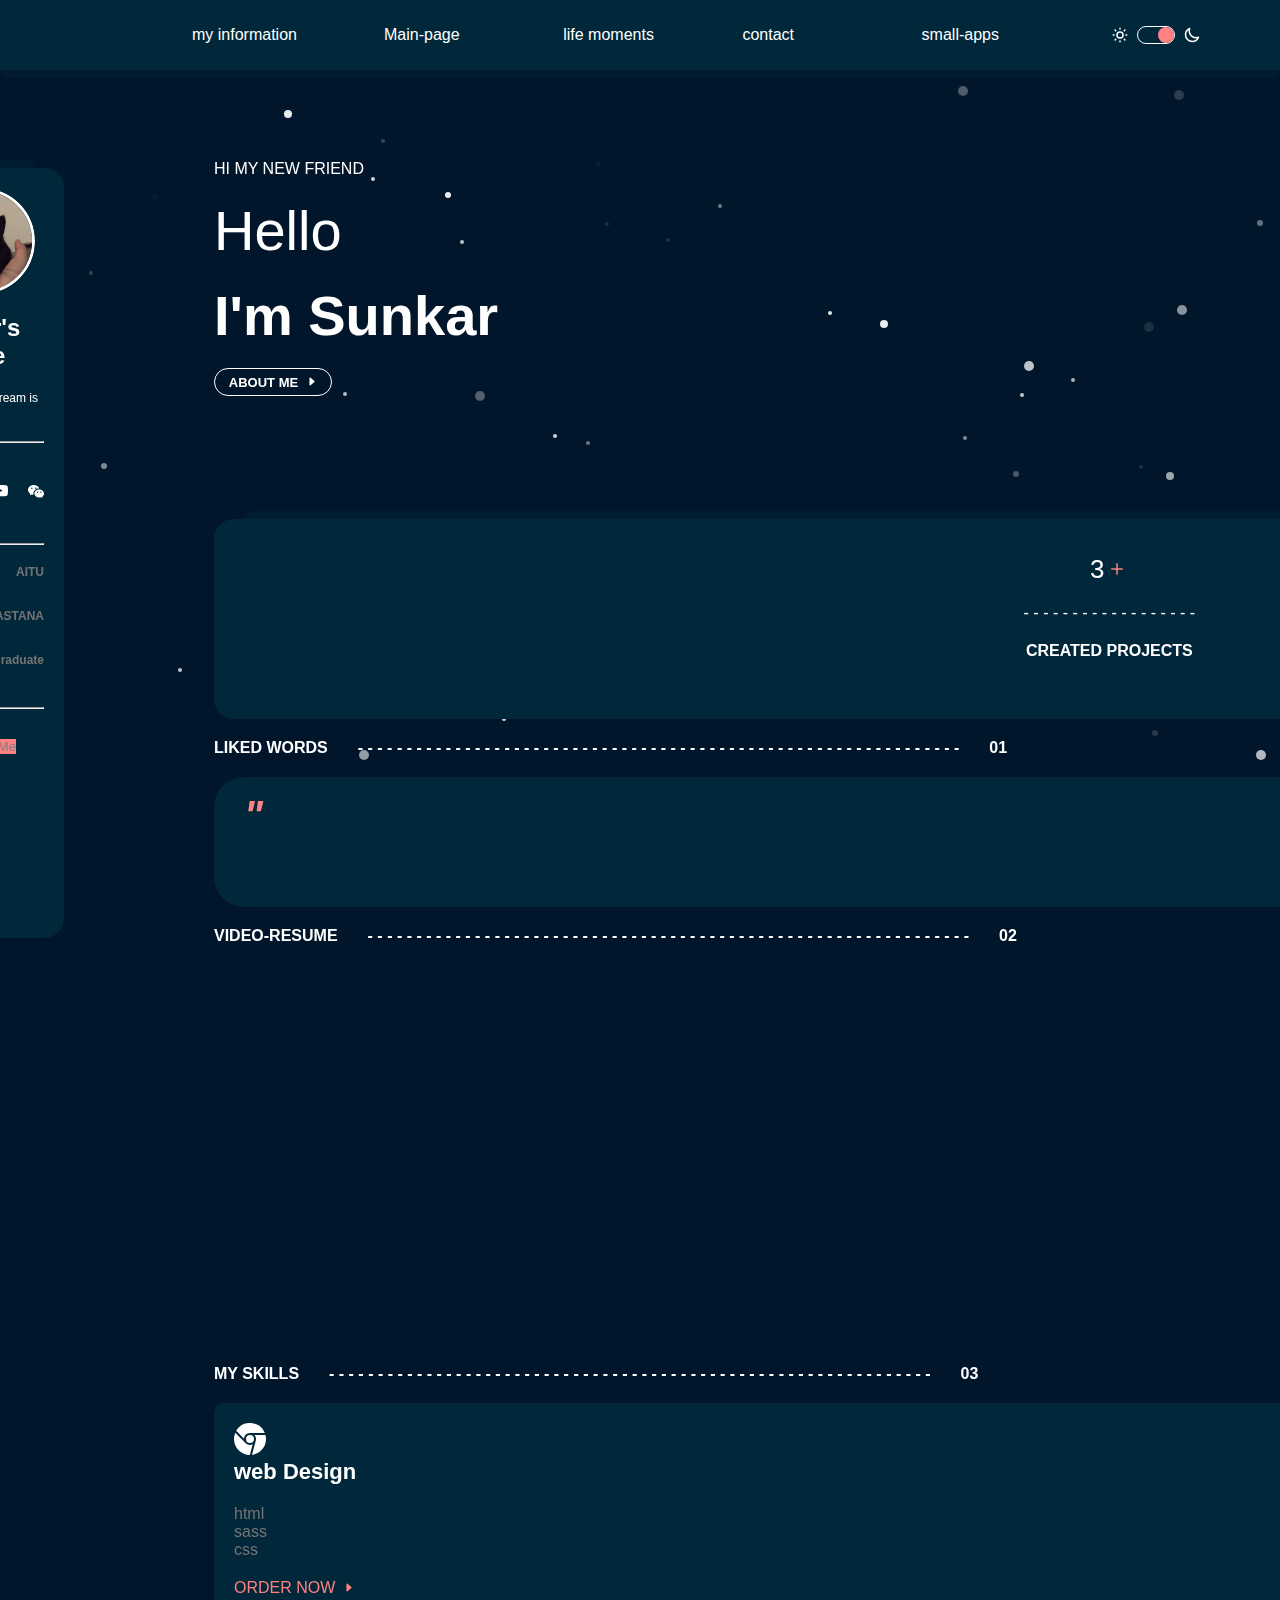
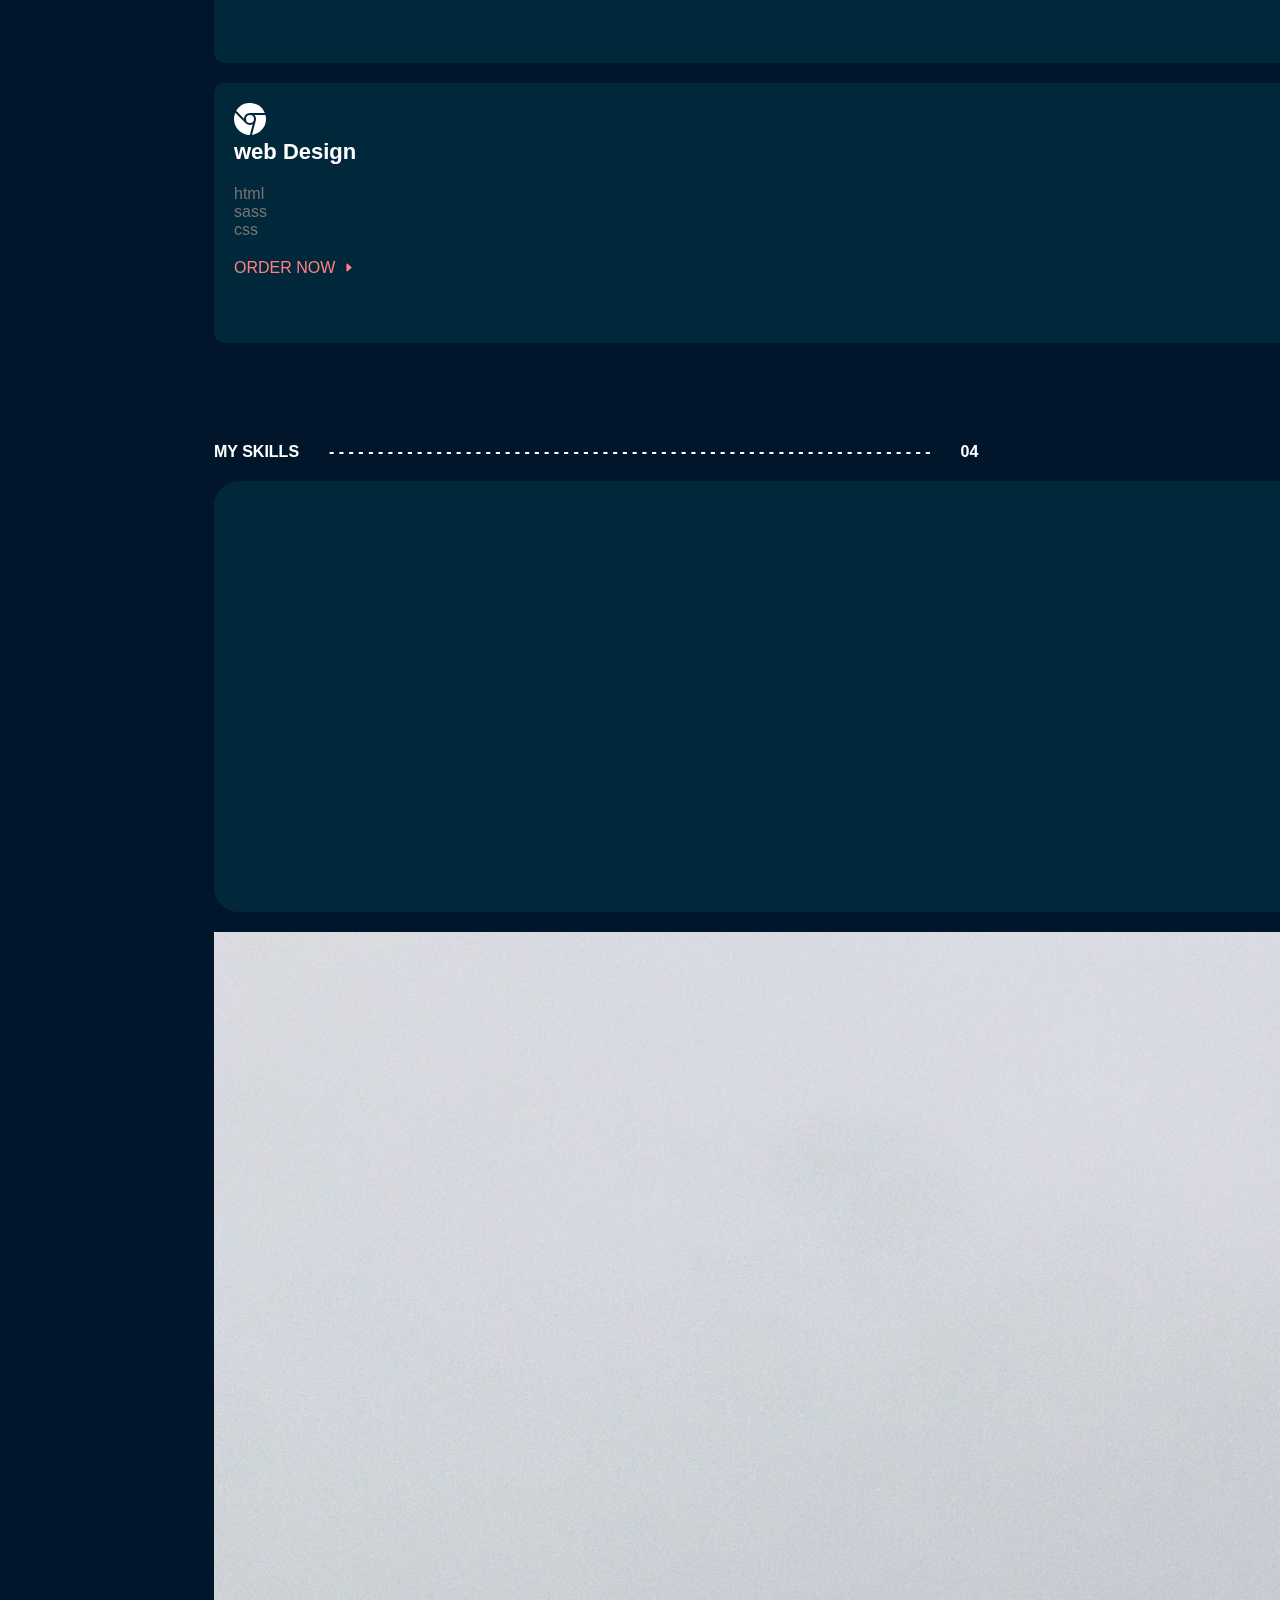
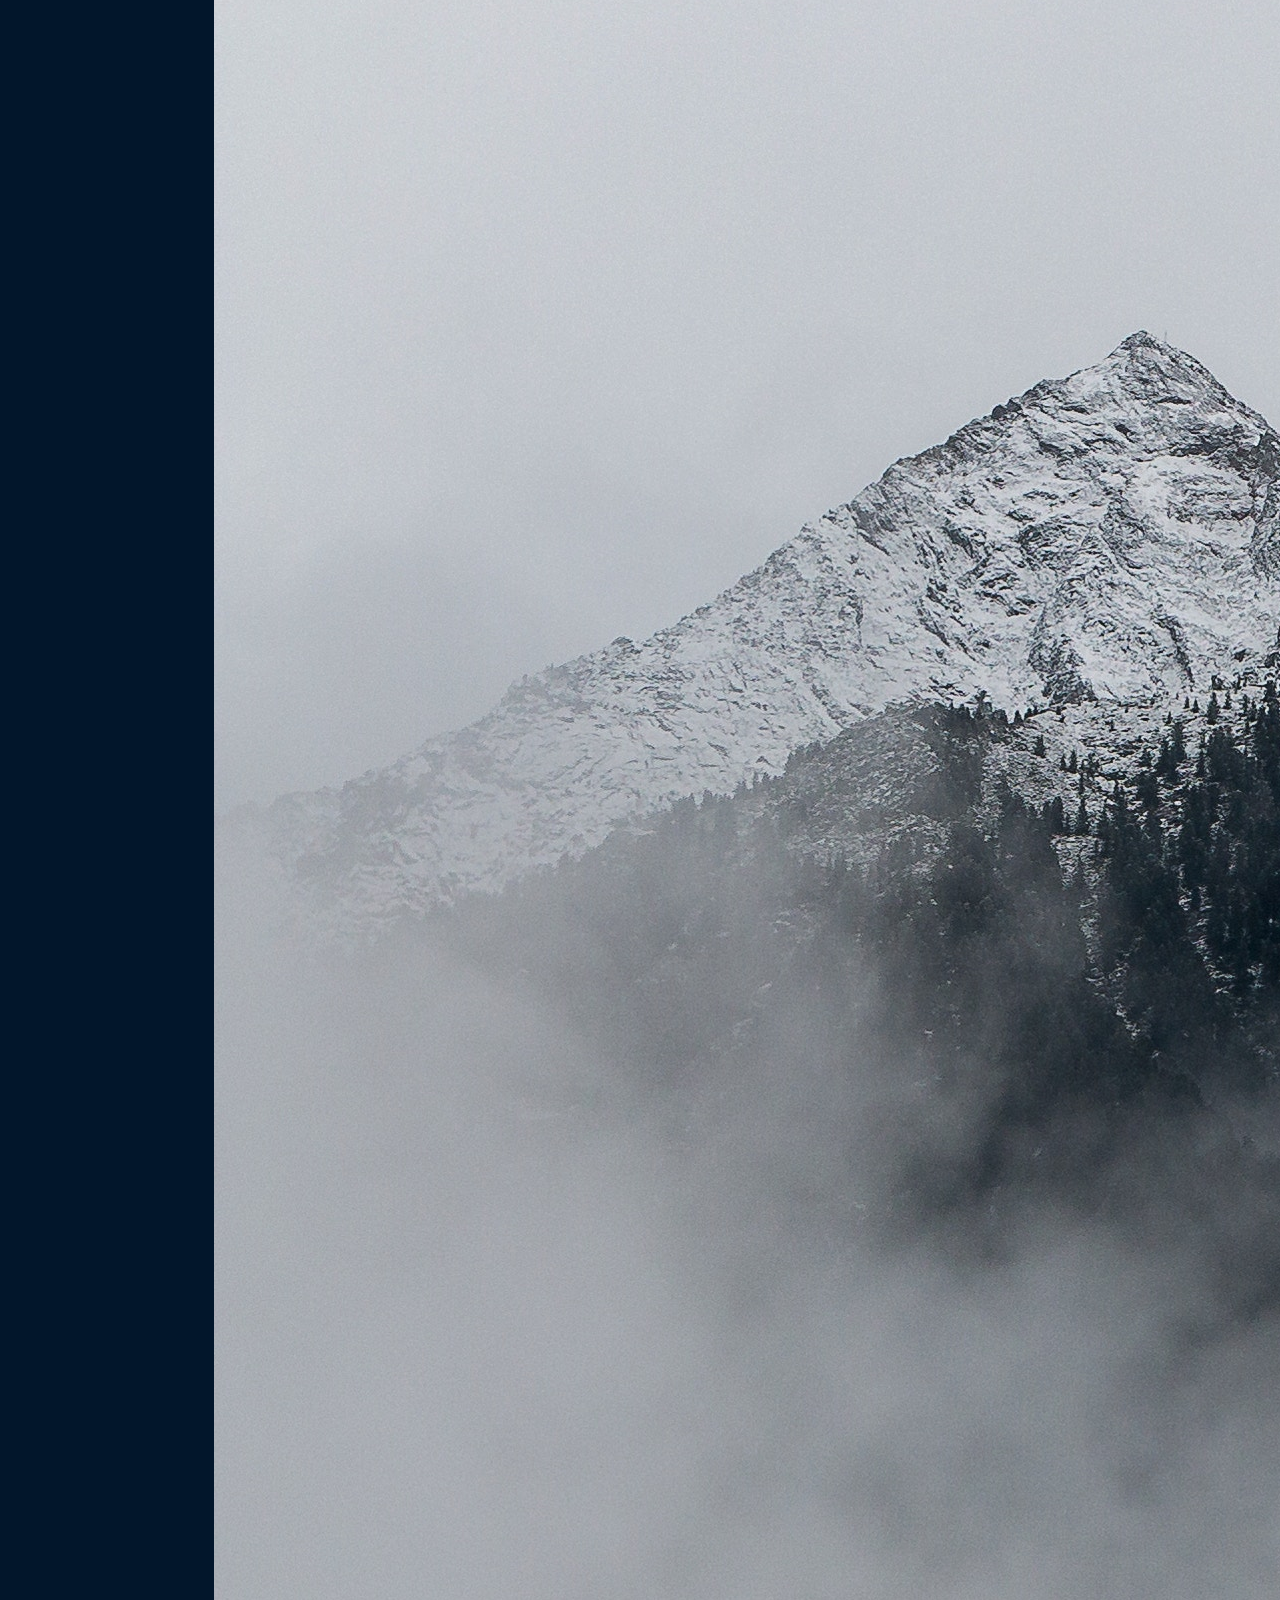
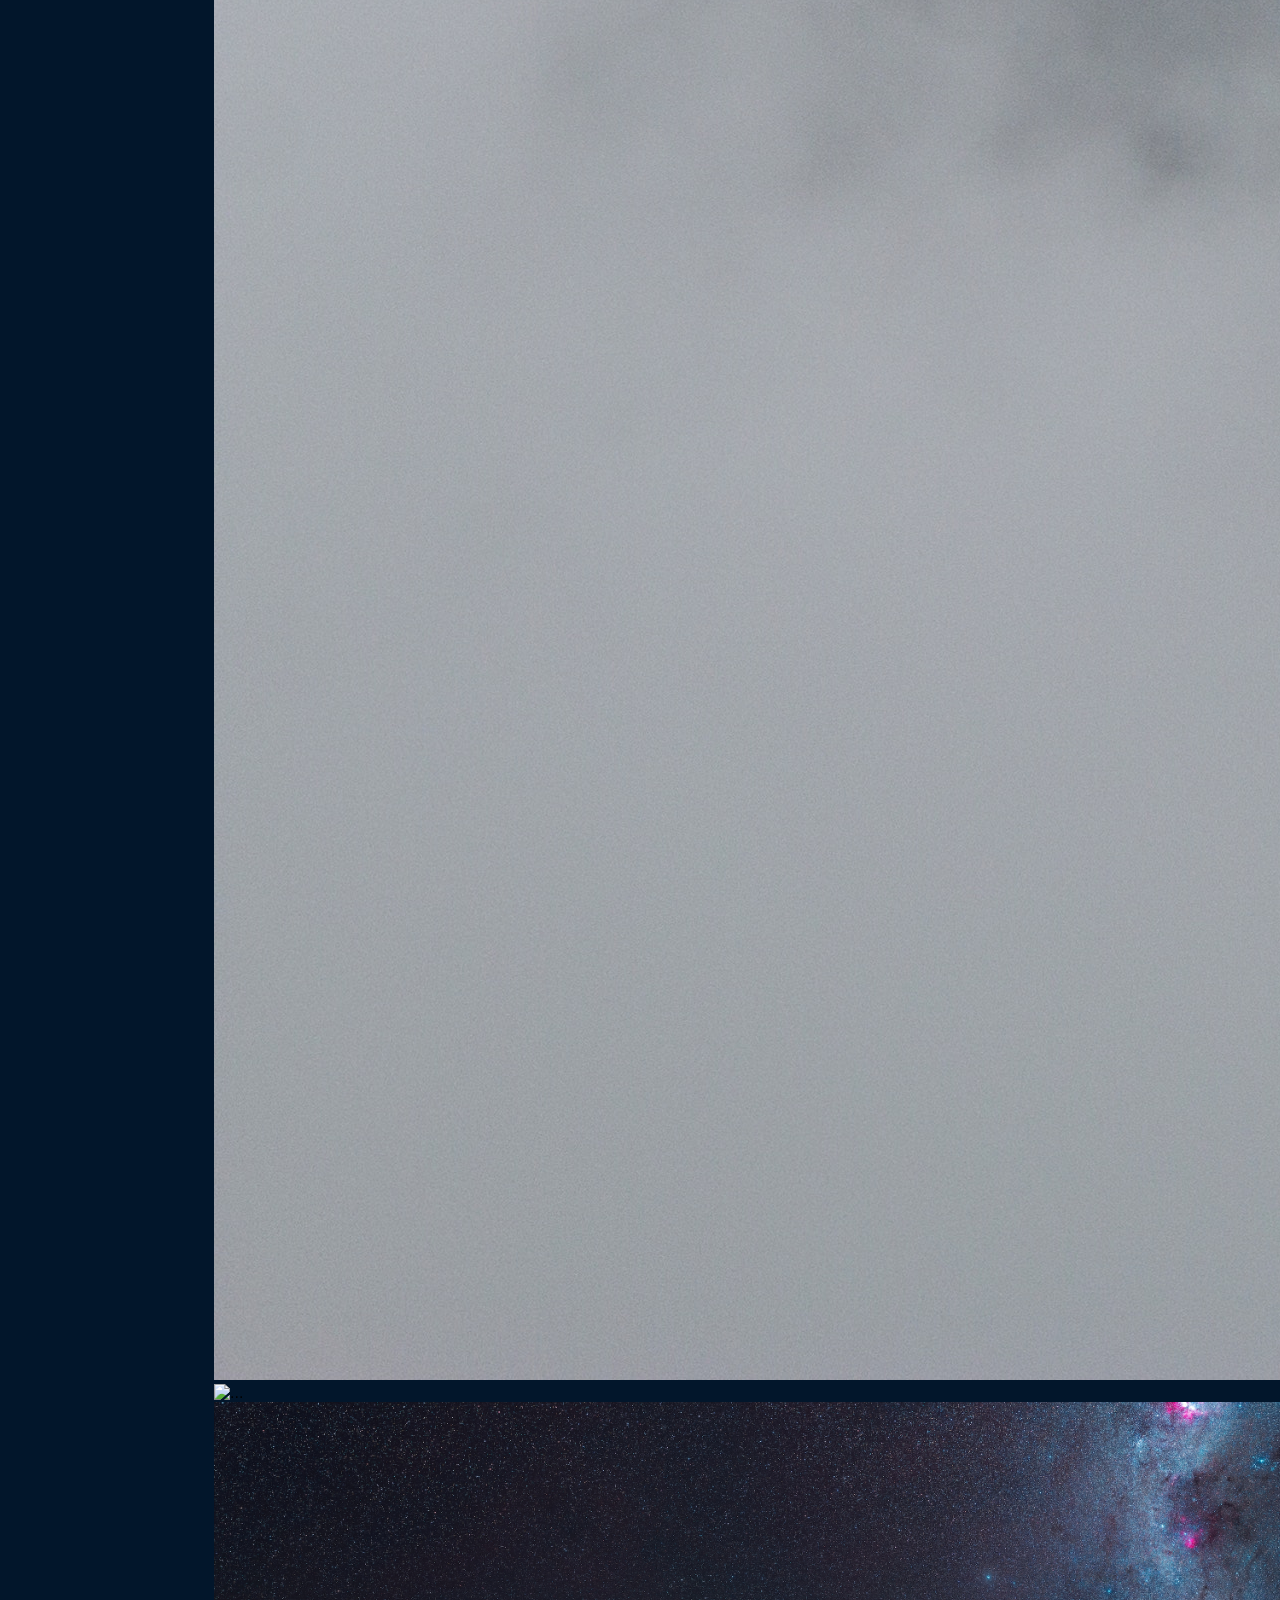
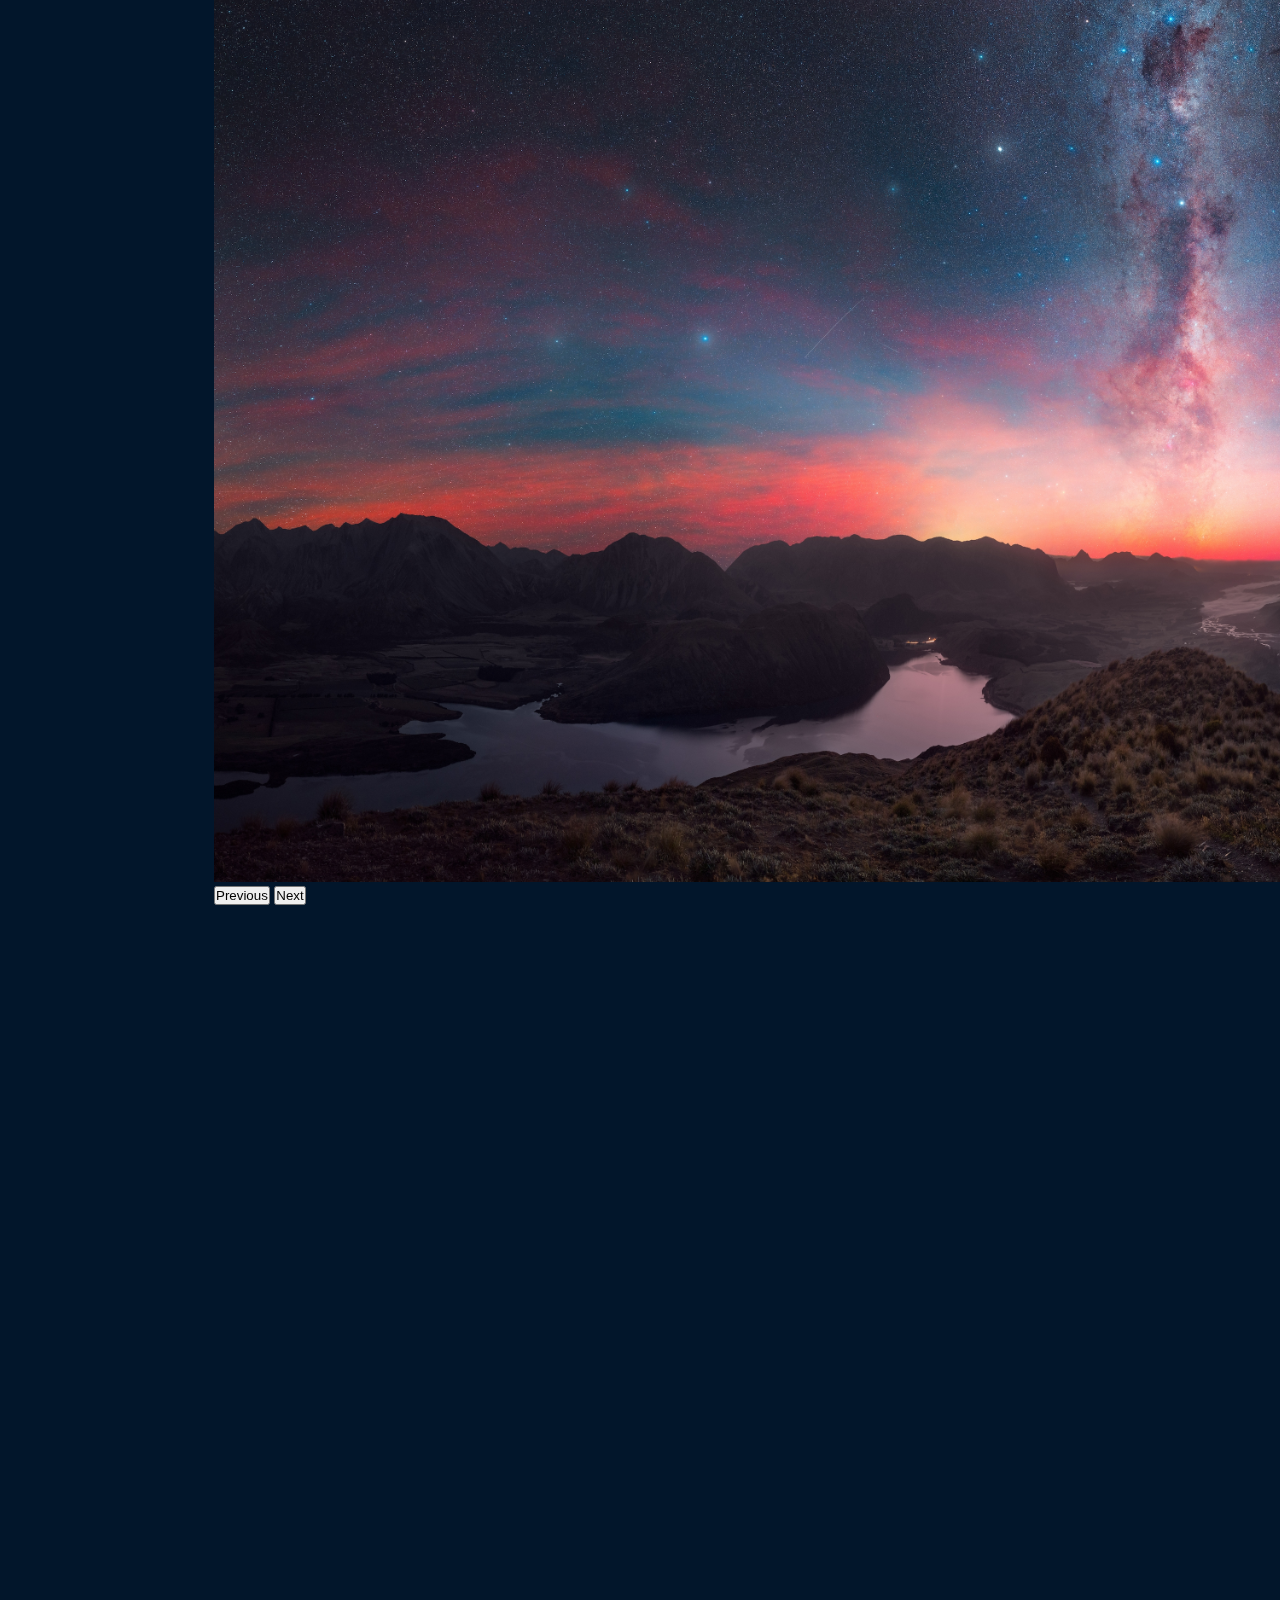
==== commit 6be87b89: "still updating" ====
--- a/html/index.html
+++ b/html/index.html
@@ -5,36 +5,82 @@
     <meta name="viewport" content="width=device-width, initial-scale=1.0" />
     <link rel="stylesheet" href="/css/index.css" />
     <link rel="stylesheet" href="/css/lightmode.css" />
+    <link
+      href="https://cdn.jsdelivr.net/npm/bootstrap@5.3.2/dist/css/bootstrap.min.css"
+      rel="stylesheet"
+      integrity="sha384-T3c6CoIi6uLrA9TneNEoa7RxnatzjcDSCmG1MXxSR1GAsXEV/Dwwykc2MPK8M2HN"
+      crossorigin="anonymous"
+    />
   </head>
   <body>
     <div class="front">
       <div class="navbar-wrapper">
         <div class="nav-bar">
           <div class="nav-bar-left">
-            <div class="go-home-logo">
-              <svg
-                xmlns="http://www.w3.org/2000/svg"
-                width="16"
-                height="16"
-                fill="currentColor"
-                class="bi bi-arrow-return-left"
-                viewBox="0 0 16 16"
-              >
-                <path
-                  fill-rule="evenodd"
-                  d="M14.5 1.5a.5.5 0 0 1 .5.5v4.8a2.5 2.5 0 0 1-2.5 2.5H2.707l3.347 3.346a.5.5 0 0 1-.708.708l-4.2-4.2a.5.5 0 0 1 0-.708l4-4a.5.5 0 1 1 .708.708L2.707 8.3H12.5A1.5 1.5 0 0 0 14 6.8V2a.5.5 0 0 1 .5-.5z"
-                />
-              </svg>
-            </div>
+            <div class="go-home-logo"></div>
             <div>my information</div>
           </div>
           <div class="nav-bar-right">
-            <div class="container">Main-page</div>
-            <div class="container">projects</div>
-            <div class="container">experience</div>
-            <div class="container">contact</div>
-            <div class="container">small-apps</div>
-            <div class="container"><button id="mode-switch">hi</button></div>
+            <div class="main-page-container">Main-page</div>
+
+            <div class="life-container">life moments</div>
+            <div class="contact-page-container">contact</div>
+            <div class="small-app-container">small-apps</div>
+            <div class="container">
+              <button id="mode-switch">
+                <span
+                  ><svg
+                    width="18px"
+                    height="18px"
+                    viewBox="0 0 24 24"
+                    fill="none"
+                    xmlns="http://www.w3.org/2000/svg"
+                  >
+                    <g id="SVGRepo_bgCarrier" stroke-width="0"></g>
+                    <g
+                      id="SVGRepo_tracerCarrier"
+                      stroke-linecap="round"
+                      stroke-linejoin="round"
+                    ></g>
+                    <g id="SVGRepo_iconCarrier">
+                      <path
+                        d="M12 3V4M12 20V21M4 12H3M6.31412 6.31412L5.5 5.5M17.6859 6.31412L18.5 5.5M6.31412 17.69L5.5 18.5001M17.6859 17.69L18.5 18.5001M21 12H20M16 12C16 14.2091 14.2091 16 12 16C9.79086 16 8 14.2091 8 12C8 9.79086 9.79086 8 12 8C14.2091 8 16 9.79086 16 12Z"
+                        stroke="#ffffff"
+                        stroke-width="2"
+                        stroke-linecap="round"
+                        stroke-linejoin="round"
+                      ></path>
+                    </g>
+                  </svg>
+                </span>
+                <span class="dot"></span>
+                <span
+                  ><svg
+                    width="18px"
+                    height="18px"
+                    viewBox="0 0 24 24"
+                    fill="none"
+                    xmlns="http://www.w3.org/2000/svg"
+                  >
+                    <g id="SVGRepo_bgCarrier" stroke-width="0"></g>
+                    <g
+                      id="SVGRepo_tracerCarrier"
+                      stroke-linecap="round"
+                      stroke-linejoin="round"
+                    ></g>
+                    <g id="SVGRepo_iconCarrier">
+                      <path
+                        d="M3.32031 11.6835C3.32031 16.6541 7.34975 20.6835 12.3203 20.6835C16.1075 20.6835 19.3483 18.3443 20.6768 15.032C19.6402 15.4486 18.5059 15.6834 17.3203 15.6834C12.3497 15.6834 8.32031 11.654 8.32031 6.68342C8.32031 5.50338 8.55165 4.36259 8.96453 3.32996C5.65605 4.66028 3.32031 7.89912 3.32031 11.6835Z"
+                        stroke="#ffffff"
+                        stroke-width="2"
+                        stroke-linecap="round"
+                        stroke-linejoin="round"
+                      ></path>
+                    </g>
+                  </svg>
+                </span>
+              </button>
+            </div>
           </div>
         </div>
         <div class="navbar-shadow"></div>
@@ -102,7 +148,7 @@
                         width="16"
                         height="16"
                         fill="currentColor"
-                        style="color: white"
+                        style="color: var(--bgg-color-font)"
                         class="bi bi-github"
                         viewBox="0 0 16 16"
                       >
@@ -117,7 +163,7 @@
                         width="16"
                         height="16"
                         fill="currentColor"
-                        style="color: white"
+                        style="color: var(--bgg-color-font)"
                         class="bi bi-instagram"
                         viewBox="0 0 16 16"
                       >
@@ -133,7 +179,7 @@
                         width="16"
                         height="16"
                         fill="currentColor"
-                        style="color: white"
+                        style="color: var(--bgg-color-font)"
                         class="bi bi-youtube"
                         viewBox="0 0 16 16"
                       >
@@ -148,7 +194,7 @@
                         width="16"
                         height="16"
                         fill="currentColor"
-                        style="color: white"
+                        style="color: var(--bgg-color-font)"
                         class="bi bi-wechat"
                         viewBox="0 0 16 16"
                       >
@@ -187,7 +233,13 @@
                       margin-top: 30px;
                     "
                   >
-                    <button class="shimmer">contact me</button>
+                    <button
+                      type="button"
+                      class="btn btn-danger shimmer"
+                      style="background-color: #ff8181 !important; border: none"
+                    >
+                      Contact Me
+                    </button>
                   </div>
                 </div>
               </div>
@@ -301,11 +353,10 @@
                 </div>
               </div>
               <div class="border-div">
-                <p style="font-size: 16px">MY STORIES</p>
+                <p style="font-size: 16px">LIKED WORDS</p>
                 <p class="line">
                   - - - - - - - - - - - - - - - - - - - - - - - - - - - - - - -
                   - - - - - - - - - - - - - - - - - - - - - - - - - - - - - - -
-                  - - - - - - - - - - - - - - -
                 </p>
                 01
               </div>
@@ -317,6 +368,7 @@
                     justify-content: start !important;
                     font-size: 40px;
                     color: #ff8181;
+                    margin-top: 10px;
                     margin-left: 30px;
                   "
                 >
@@ -341,63 +393,58 @@
                 </div>
               </div>
               <div class="border-div">
-                <p style="font-size: 16px">MY STORIES</p>
+                <p style="font-size: 16px">VIDEO-RESUME</p>
                 <p class="line">
                   - - - - - - - - - - - - - - - - - - - - - - - - - - - - - - -
                   - - - - - - - - - - - - - - - - - - - - - - - - - - - - - - -
-                  - - - - - - - - - - - - - - -
                 </p>
-                01
-              </div>
-              <div class="main-fourth-div"></div>
+                02
+              </div>
+              <div class="main-fourth-div">
+                <div id="videoPlayer">
+                  <video id="myVideo" width="400" controls>
+                    <source src="your-video-file.mp4" type="video/mp4" />
+                    Your browser does not support the video tag.
+                  </video>
+                  <button id="playPauseBtn">播放</button>
+                </div>
+              </div>
               <div class="border-div">
-                <p style="font-size: 16px">MY STORIES</p>
+                <p style="font-size: 16px">MY SKILLS</p>
                 <p class="line">
                   - - - - - - - - - - - - - - - - - - - - - - - - - - - - - - -
                   - - - - - - - - - - - - - - - - - - - - - - - - - - - - - - -
-                  - - - - - - - - - - - - - - -
                 </p>
-                01
+                03
               </div>
               <div class="main-fifth-div">
                 <div>
                   <div class="fifth-content">
-                    <svg
-                      t="1649230330671"
-                      class="icon"
-                      viewBox="0 0 1024 1024"
-                      version="1.1"
-                      xmlns="http://www.w3.org/2000/svg"
-                      p-id="1638"
-                      width="40"
-                      height="40"
-                    >
-                      <path
-                        d="M488.96 506.88h40.96v307.2h-40.96zM803.84 737.28h-97.28c-45.056 0-81.92-36.864-81.92-81.92V502.272h40.96V655.36c0 22.528 18.432 40.96 40.96 40.96h97.28v40.96zM312.32 737.28H215.04v-40.96h97.28c22.528 0 40.96-18.432 40.96-40.96V502.272h40.96V655.36c0 45.056-36.864 81.92-81.92 81.92z"
-                        fill="#254665"
-                        p-id="1639"
-                      ></path>
-                      <path
-                        d="M509.44 942.08c-46.592 0-84.48-37.888-84.48-84.48S462.848 773.12 509.44 773.12s84.48 37.888 84.48 84.48-37.888 84.48-84.48 84.48z m0-128c-24.064 0-43.52 19.456-43.52 43.52s19.456 43.52 43.52 43.52 43.52-19.456 43.52-43.52-19.456-43.52-43.52-43.52zM171.52 798.72c-46.592 0-84.48-37.888-84.48-84.48S124.928 629.76 171.52 629.76 256 667.648 256 714.24 218.112 798.72 171.52 798.72z m0-128c-24.064 0-43.52 19.456-43.52 43.52s19.456 43.52 43.52 43.52 43.52-19.456 43.52-43.52-19.456-43.52-43.52-43.52zM847.36 798.72c-46.592 0-84.48-37.888-84.48-84.48s37.888-84.48 84.48-84.48 84.48 37.888 84.48 84.48-37.888 84.48-84.48 84.48z m0-128c-24.064 0-43.52 19.456-43.52 43.52s19.456 43.52 43.52 43.52 43.52-19.456 43.52-43.52-19.456-43.52-43.52-43.52z"
-                        fill="#254665"
-                        p-id="1640"
-                      ></path>
-                      <path
-                        d="M683.52 543.232H319.488c-90.112 0-163.328-73.216-163.328-163.328 0-90.112 73.216-163.328 163.328-163.328h7.68C344.064 138.752 413.696 81.92 495.616 81.92c69.632 0 132.608 42.496 159.232 105.472 9.728-1.536 19.456-2.56 29.184-2.56 98.816 0 179.2 80.384 179.2 179.2-0.512 98.816-80.896 179.2-179.712 179.2zM319.488 258.048c-67.584 0-122.368 54.784-122.368 122.368s54.784 122.368 122.368 122.368h364.544c76.288 0 138.24-61.952 138.24-138.24s-61.952-138.24-138.24-138.24c-12.288 0-24.576 1.536-36.864 5.12l-19.456 5.12-5.632-18.944C605.696 161.792 553.472 122.88 495.616 122.88c-68.096 0-124.416 51.2-131.584 118.784l-2.048 22.016-21.504-3.584c-7.168-1.536-14.336-2.048-20.992-2.048z"
-                        fill="#254665"
-                        p-id="1641"
-                      ></path>
-                      <path
-                        d="M655.36 640H307.2V424.96c0-33.792 27.648-61.44 61.44-61.44h348.16v215.04c0 33.792-27.648 61.44-61.44 61.44z"
-                        fill="#254665"
-                        opacity=".18"
-                        p-id="1642"
-                      ></path>
-                    </svg>
-                    <p>UI Design</p>
+                    <div class="fifth-logo">
+                      <svg
+                        xmlns="http://www.w3.org/2000/svg"
+                        width="32"
+                        height="32"
+                        fill="#fff"
+                        class="bi bi-browser-chrome"
+                        viewBox="0 0 16 16"
+                      >
+                        <path
+                          fill-rule="evenodd"
+                          d="M16 8a8.001 8.001 0 0 1-7.022 7.94l1.902-7.098a2.995 2.995 0 0 0 .05-1.492A2.977 2.977 0 0 0 10.237 6h5.511A8 8 0 0 1 16 8M0 8a8 8 0 0 0 7.927 8l1.426-5.321a2.978 2.978 0 0 1-.723.255 2.979 2.979 0 0 1-1.743-.147 2.986 2.986 0 0 1-1.043-.7L.633 4.876A7.975 7.975 0 0 0 0 8m5.004-.167L1.108 3.936A8.003 8.003 0 0 1 15.418 5H8.066a2.979 2.979 0 0 0-1.252.243 2.987 2.987 0 0 0-1.81 2.59ZM8 10a2 2 0 1 0 0-4 2 2 0 0 0 0 4"
+                        />
+                      </svg>
+                      <p
+                        style="color: white; font-size: 22px; font-weight: bold"
+                      >
+                        web Design
+                      </p>
+                    </div>
+
                     <div class="fifth-text-div">
-                      <p></p>
-                      <p></p>
+                      <p style="color: #747474">html</p>
+                      <p style="color: #747474">sass</p>
+                      <p style="color: #747474">css</p>
                     </div>
                     <button class="order-button animated-btn">
                       ORDER NOW
@@ -418,105 +465,345 @@
                     </button>
                   </div>
                 </div>
-                <div></div>
-                <div></div>
-                <div></div>
-              </div>
-              <div
-                style="
-                  width: 100%;
-                  height: 1800px;
-                  background-color: var(--bg-color-blue);
-                "
-              ></div>
+                <div>
+                  <div class="fifth-content">
+                    <div class="fifth-logo">
+                      <svg
+                        xmlns="http://www.w3.org/2000/svg"
+                        width="32"
+                        height="32"
+                        fill="#fff"
+                        class="bi bi-browser-chrome"
+                        viewBox="0 0 16 16"
+                      >
+                        <path
+                          fill-rule="evenodd"
+                          d="M16 8a8.001 8.001 0 0 1-7.022 7.94l1.902-7.098a2.995 2.995 0 0 0 .05-1.492A2.977 2.977 0 0 0 10.237 6h5.511A8 8 0 0 1 16 8M0 8a8 8 0 0 0 7.927 8l1.426-5.321a2.978 2.978 0 0 1-.723.255 2.979 2.979 0 0 1-1.743-.147 2.986 2.986 0 0 1-1.043-.7L.633 4.876A7.975 7.975 0 0 0 0 8m5.004-.167L1.108 3.936A8.003 8.003 0 0 1 15.418 5H8.066a2.979 2.979 0 0 0-1.252.243 2.987 2.987 0 0 0-1.81 2.59ZM8 10a2 2 0 1 0 0-4 2 2 0 0 0 0 4"
+                        />
+                      </svg>
+                      <p
+                        style="color: white; font-size: 22px; font-weight: bold"
+                      >
+                        web Design
+                      </p>
+                    </div>
+
+                    <div class="fifth-text-div">
+                      <p style="color: #747474">html</p>
+                      <p style="color: #747474">sass</p>
+                      <p style="color: #747474">css</p>
+                    </div>
+                    <button class="order-button animated-btn">
+                      ORDER NOW
+                      <span class="animation-swing"
+                        ><svg
+                          xmlns="http://www.w3.org/2000/svg"
+                          width="11"
+                          height="11"
+                          fill="currentColor"
+                          class="bi bi-caret-right-fill"
+                          viewBox="0 0 16 16"
+                        >
+                          <path
+                            d="m12.14 8.753-5.482 4.796c-.646.566-1.658.106-1.658-.753V3.204a1 1 0 0 1 1.659-.753l5.48 4.796a1 1 0 0 1 0 1.506z"
+                          />
+                        </svg>
+                      </span>
+                    </button>
+                  </div>
+                </div>
+                <div>
+                  <div class="fifth-content">
+                    <div class="fifth-logo">
+                      <svg
+                        xmlns="http://www.w3.org/2000/svg"
+                        width="32"
+                        height="32"
+                        fill="#fff"
+                        class="bi bi-browser-chrome"
+                        viewBox="0 0 16 16"
+                      >
+                        <path
+                          fill-rule="evenodd"
+                          d="M16 8a8.001 8.001 0 0 1-7.022 7.94l1.902-7.098a2.995 2.995 0 0 0 .05-1.492A2.977 2.977 0 0 0 10.237 6h5.511A8 8 0 0 1 16 8M0 8a8 8 0 0 0 7.927 8l1.426-5.321a2.978 2.978 0 0 1-.723.255 2.979 2.979 0 0 1-1.743-.147 2.986 2.986 0 0 1-1.043-.7L.633 4.876A7.975 7.975 0 0 0 0 8m5.004-.167L1.108 3.936A8.003 8.003 0 0 1 15.418 5H8.066a2.979 2.979 0 0 0-1.252.243 2.987 2.987 0 0 0-1.81 2.59ZM8 10a2 2 0 1 0 0-4 2 2 0 0 0 0 4"
+                        />
+                      </svg>
+                      <p
+                        style="color: white; font-size: 22px; font-weight: bold"
+                      >
+                        web Design
+                      </p>
+                    </div>
+
+                    <div class="fifth-text-div">
+                      <p style="color: #747474">html</p>
+                      <p style="color: #747474">sass</p>
+                      <p style="color: #747474">css</p>
+                    </div>
+                    <button class="order-button animated-btn">
+                      ORDER NOW
+                      <span class="animation-swing"
+                        ><svg
+                          xmlns="http://www.w3.org/2000/svg"
+                          width="11"
+                          height="11"
+                          fill="currentColor"
+                          class="bi bi-caret-right-fill"
+                          viewBox="0 0 16 16"
+                        >
+                          <path
+                            d="m12.14 8.753-5.482 4.796c-.646.566-1.658.106-1.658-.753V3.204a1 1 0 0 1 1.659-.753l5.48 4.796a1 1 0 0 1 0 1.506z"
+                          />
+                        </svg>
+                      </span>
+                    </button>
+                  </div>
+                </div>
+                <div>
+                  <div class="fifth-content">
+                    <div class="fifth-logo">
+                      <svg
+                        xmlns="http://www.w3.org/2000/svg"
+                        width="32"
+                        height="32"
+                        fill="#fff"
+                        class="bi bi-browser-chrome"
+                        viewBox="0 0 16 16"
+                      >
+                        <path
+                          fill-rule="evenodd"
+                          d="M16 8a8.001 8.001 0 0 1-7.022 7.94l1.902-7.098a2.995 2.995 0 0 0 .05-1.492A2.977 2.977 0 0 0 10.237 6h5.511A8 8 0 0 1 16 8M0 8a8 8 0 0 0 7.927 8l1.426-5.321a2.978 2.978 0 0 1-.723.255 2.979 2.979 0 0 1-1.743-.147 2.986 2.986 0 0 1-1.043-.7L.633 4.876A7.975 7.975 0 0 0 0 8m5.004-.167L1.108 3.936A8.003 8.003 0 0 1 15.418 5H8.066a2.979 2.979 0 0 0-1.252.243 2.987 2.987 0 0 0-1.81 2.59ZM8 10a2 2 0 1 0 0-4 2 2 0 0 0 0 4"
+                        />
+                      </svg>
+                      <p
+                        style="color: white; font-size: 22px; font-weight: bold"
+                      >
+                        web Design
+                      </p>
+                    </div>
+
+                    <div class="fifth-text-div">
+                      <p style="color: #747474">html</p>
+                      <p style="color: #747474">sass</p>
+                      <p style="color: #747474">css</p>
+                    </div>
+                    <button class="order-button animated-btn">
+                      ORDER NOW
+                      <span class="animation-swing"
+                        ><svg
+                          xmlns="http://www.w3.org/2000/svg"
+                          width="11"
+                          height="11"
+                          fill="currentColor"
+                          class="bi bi-caret-right-fill"
+                          viewBox="0 0 16 16"
+                        >
+                          <path
+                            d="m12.14 8.753-5.482 4.796c-.646.566-1.658.106-1.658-.753V3.204a1 1 0 0 1 1.659-.753l5.48 4.796a1 1 0 0 1 0 1.506z"
+                          />
+                        </svg>
+                      </span>
+                    </button>
+                  </div>
+                </div>
+              </div>
+              <div class="border-div">
+                <p style="font-size: 16px">MY SKILLS</p>
+                <p class="line">
+                  - - - - - - - - - - - - - - - - - - - - - - - - - - - - - - -
+                  - - - - - - - - - - - - - - - - - - - - - - - - - - - - - - -
+                </p>
+                04
+              </div>
+              <div class="main-sixth-div">
+                <div
+                  style="
+                    flex: 1;
+                    display: flex;
+                    flex-direction: column;
+                    justify-content: center;
+                    align-items: center;
+                    background-color: var(--bgg-color-blue);
+                    border-radius: 25px;
+                  "
+                >
+                  <p style="font-size: 30px; color: #fff; font-weight: bold">
+                    part time
+                  </p>
+                  <div
+                    style="
+                      display: flex;
+                      flex-direction: row;
+                      justify-content: center;
+
+                      text-align: center;
+                    "
+                  >
+                    <svg
+                      xmlns="http://www.w3.org/2000/svg"
+                      width="16"
+                      height="16"
+                      fill="#747474"
+                      class="bi bi-currency-dollar"
+                      viewBox="0 0 16 16"
+                    >
+                      <path
+                        d="M4 10.781c.148 1.667 1.513 2.85 3.591 3.003V15h1.043v-1.216c2.27-.179 3.678-1.438 3.678-3.3 0-1.59-.947-2.51-2.956-3.028l-.722-.187V3.467c1.122.11 1.879.714 2.07 1.616h1.47c-.166-1.6-1.54-2.748-3.54-2.875V1H7.591v1.233c-1.939.23-3.27 1.472-3.27 3.156 0 1.454.966 2.483 2.661 2.917l.61.162v4.031c-1.149-.17-1.94-.8-2.131-1.718H4zm3.391-3.836c-1.043-.263-1.6-.825-1.6-1.616 0-.944.704-1.641 1.8-1.828v3.495l-.2-.05zm1.591 1.872c1.287.323 1.852.859 1.852 1.769 0 1.097-.826 1.828-2.2 1.939V8.73l.348.086z"
+                      />
+                    </svg>
+                    <p style="color: #fff; font-size: 24px">3</p>
+                    <p>h</p>
+                  </div>
+                  <p style="color: #fff">
+                    - - - - - - - - - - - - - - - - - - - - - - - -
+                  </p>
+                  <div
+                    style="
+                      color: #747474;
+                      display: flex;
+                      flex-direction: column;
+                      gap: 20px;
+                    "
+                  >
+                    <p>html+css+js website</p>
+                    <p>static dynamic web</p>
+
+                    <button
+                      type="button"
+                      class="btn btn-danger"
+                      style="
+                        background-color: #ff8181 !important;
+                        border: none;
+                        border-radius: 30px;
+                      "
+                    >
+                      Contact Me
+                    </button>
+                  </div>
+                </div>
+                <div
+                  style="
+                    flex: 1;
+                    display: flex;
+                    flex-direction: column;
+                    justify-content: center;
+                    align-items: center;
+                    background-color: var(--bgg-color-blue);
+                    border-radius: 25px;
+                  "
+                >
+                  <p style="font-size: 30px; color: #fff; font-weight: bold">
+                    part time
+                  </p>
+                  <div
+                    style="
+                      display: flex;
+                      flex-direction: row;
+                      justify-content: center;
+
+                      text-align: center;
+                    "
+                  >
+                    <svg
+                      xmlns="http://www.w3.org/2000/svg"
+                      width="16"
+                      height="16"
+                      fill="#747474"
+                      class="bi bi-currency-dollar"
+                      viewBox="0 0 16 16"
+                    >
+                      <path
+                        d="M4 10.781c.148 1.667 1.513 2.85 3.591 3.003V15h1.043v-1.216c2.27-.179 3.678-1.438 3.678-3.3 0-1.59-.947-2.51-2.956-3.028l-.722-.187V3.467c1.122.11 1.879.714 2.07 1.616h1.47c-.166-1.6-1.54-2.748-3.54-2.875V1H7.591v1.233c-1.939.23-3.27 1.472-3.27 3.156 0 1.454.966 2.483 2.661 2.917l.61.162v4.031c-1.149-.17-1.94-.8-2.131-1.718H4zm3.391-3.836c-1.043-.263-1.6-.825-1.6-1.616 0-.944.704-1.641 1.8-1.828v3.495l-.2-.05zm1.591 1.872c1.287.323 1.852.859 1.852 1.769 0 1.097-.826 1.828-2.2 1.939V8.73l.348.086z"
+                      />
+                    </svg>
+                    <p style="color: #fff; font-size: 24px">3</p>
+                    <p>h</p>
+                  </div>
+                  <p style="color: #fff">
+                    - - - - - - - - - - - - - - - - - - - - - - - -
+                  </p>
+                  <div
+                    style="
+                      color: #747474;
+                      display: flex;
+                      flex-direction: column;
+                      gap: 20px;
+                    "
+                  >
+                    <p>html+css+js website</p>
+                    <p>static dynamic web</p>
+
+                    <button
+                      type="button"
+                      class="btn btn-danger"
+                      style="
+                        background-color: #ff8181 !important;
+                        border: none;
+                        border-radius: 30px;
+                      "
+                    >
+                      Contact Me
+                    </button>
+                  </div>
+                </div>
+              </div>
+              <div id="carouselExample" class="carousel slide">
+                <div class="carousel-inner">
+                  <div class="carousel-item active">
+                    <img src="/mountain2.jpg" class="d-block w-100" alt="..." />
+                  </div>
+                  <div class="carousel-item">
+                    <img
+                      src="/logo-img/mountain.png"
+                      class="d-block w-100"
+                      alt="..."
+                    />
+                  </div>
+                  <div class="carousel-item">
+                    <img
+                      src="/logo-img/wallhaven-rrezx7_1920x1080.png"
+                      class="d-block w-100"
+                      alt="..."
+                    />
+                  </div>
+                </div>
+                <button
+                  class="carousel-control-prev"
+                  type="button"
+                  data-bs-target="#carouselExample"
+                  data-bs-slide="prev"
+                >
+                  <span
+                    class="carousel-control-prev-icon"
+                    aria-hidden="true"
+                  ></span>
+                  <span class="visually-hidden">Previous</span>
+                </button>
+                <button
+                  class="carousel-control-next"
+                  type="button"
+                  data-bs-target="#carouselExample"
+                  data-bs-slide="next"
+                >
+                  <span
+                    class="carousel-control-next-icon"
+                    aria-hidden="true"
+                  ></span>
+                  <span class="visually-hidden">Next</span>
+                </button>
+              </div>
             </div>
           </div>
         </div>
       </div>
     </div>
     <canvas></canvas>
-
-    <script>
-      const circles = [];
-      let ctx = null;
-      class Circle {
-        generate() {
-          const minX = -window.innerWidth,
-            maxX = 0;
-          const minY = -window.innerHeight,
-            maxY = 0;
-          this.x = getRandomInt(minX, maxX);
-          this.y = getRandomInt(minY, maxY);
-          this.speed = getRandomInt(5, 12);
-          this.radius = getRandomInt(2, 5);
-          this.color = `rgba(255, 255, 255, ${Math.random()})`;
-        }
-        constructor() {
-          this.x = 0;
-          this.y = 0;
-          this.speed = 0;
-          this.radius = 0;
-          this.color = `rgba(255, 255, 255, ${Math.random()})`;
-
-          this.generate();
-        }
-
-        update() {
-          this.x += this.speed;
-          this.y += this.speed;
-
-          if (this.x > window.innerWidth && this.y > window.innerHeight) {
-            this.generate();
-          }
-          this.draw();
-        }
-
-        draw() {
-          if (!ctx) return;
-          ctx.beginPath();
-          ctx.arc(this.x, this.y, this.radius, 0, 2 * Math.PI);
-          ctx.fillStyle = this.color;
-          ctx.fill();
-        }
-      }
-      document.addEventListener("DOMContentLoaded", function (event) {
-        const modeSwitchButton = document.getElementById("mode-switch");
-        if (modeSwitchButton) {
-          modeSwitchButton.addEventListener("click", () => {
-            document.body.classList.toggle("light");
-          });
-        }
-
-        renderSnow();
-      });
-
-      function getRandomInt(min, max) {
-        min = Math.ceil(min);
-        max = Math.floor(max);
-        return Math.floor(Math.random() * (max - min + 1)) + min;
-      }
-
-      function renderSnow() {
-        const canvas = document.querySelector("canvas");
-        canvas.width = window.innerWidth;
-        canvas.height = window.innerHeight;
-        ctx = canvas.getContext("2d");
-
-        for (let i = 0; i < 44; i++) {
-          const newCircle = new Circle();
-          circles.push(newCircle);
-        }
-
-        requestAnimationFrame(tick);
-      }
-      function tick() {
-        // 60 FPS
-        ctx.clearRect(0, 0, window.innerWidth, window.innerHeight);
-        for (let circle of circles) {
-          circle.update();
-        }
-        requestAnimationFrame(tick);
-      }
-    </script>
+    <script src="/js/index.js"></script>
+    <script src="/js/main.js"></script>
+    <script
+      src="https://cdn.jsdelivr.net/npm/bootstrap@5.3.2/dist/js/bootstrap.bundle.min.js"
+      integrity="sha384-C6RzsynM9kWDrMNeT87bh95OGNyZPhcTNXj1NW7RuBCsyN/o0jlpcV8Qyq46cDfL"
+      crossorigin="anonymous"
+    ></script>
   </body>
 </html>
--- a/css/index.css
+++ b/css/index.css
@@ -3,11 +3,13 @@
   margin: 0;
   padding: 0;
 }
+
 body {
-  background-color: var(--bg-color);
+  background-color: var(--bgg-color) !important;
   font-family: Arial, sans-serif;
   margin-bottom: 3000px;
 }
+
 .navbar-wrapper {
   width: 100%;
   height: 78px;
@@ -23,7 +25,7 @@
   width: 100%;
   display: flex;
   flex-direction: row;
-  background-color: var(--bg-color-blue);
+  background-color: var(--bgg-color-blue) !important;
 }
 .navbar-shadow {
   width: 100%;
@@ -52,10 +54,17 @@
 .nav-bar-left div {
   height: 100%;
   flex: 1;
-  color: white;
-  display: flex;
-  align-items: center;
-}
+  color: var(--bgg-color-font);
+  display: flex;
+  align-items: center;
+  cursor: pointer;
+}
+.nav-bar-right div:hover,
+.nav-bar-left div :hover {
+  opacity: 0.5;
+  transition: 0.8s;
+}
+
 .wrapper {
   display: flex;
   justify-content: center;
@@ -107,13 +116,13 @@
 .card {
   width: 100%;
   height: calc(100% - 10px);
-  background-color: var(--bg-color-black-34);
-  background-color: var(--bg-color-blue);
+
+  background-color: var(--bgg-color-blue) !important;
   overflow-y: scroll;
   border-radius: 20px;
   padding: 20px;
   box-sizing: border-box;
-  color: #fff;
+  color: var(--bgg-color-font) !important;
 }
 .card::-webkit-scrollbar {
   display: none;
@@ -203,7 +212,7 @@
   background-color: transparent;
   border-radius: 100px;
   border: 1px solid #fff;
-  color: #fff;
+  color: var(--bgg-color-font);
   font-family: Arial, sans-serif;
   font-size: 13px;
   font-weight: 600;
@@ -234,7 +243,7 @@
   display: flex;
   flex-direction: column;
   gap: 20px;
-  color: white;
+  color: var(--bgg-color-font);
   margin-bottom: 95px;
 }
 .main-second-div {
@@ -260,7 +269,7 @@
   align-items: center;
 }
 .number-create-div {
-  background-color: var(--bg-color-blue);
+  background-color: var(--bgg-color-blue) !important;
   width: 100%;
   height: 200px;
   display: flex;
@@ -270,11 +279,11 @@
   border-radius: 20px;
 }
 .number-create-div p {
-  color: var(--bg-color-white);
+  color: var(--bgg-color-font);
 }
 .number-icon p {
   display: inline-block;
-  color: var(--bg-color-white);
+  color: var(--bgg-color-font);
   font-size: 26px;
 }
 .created-project-text {
@@ -286,7 +295,7 @@
   justify-content: space-between;
   align-items: center;
   gap: 30px;
-  color: var(--bg-color-white);
+  color: var(--bgg-color-font) !important;
   font-size: 16px;
   font-weight: bold;
 }
@@ -298,8 +307,8 @@
   font-style: italic;
   font-size: 16px;
   font-weight: bold;
-  background-color: var(--bg-color-blue);
-  color: var(--bg-color-white);
+  background-color: var(--bgg-color-blue) !important;
+  color: var(--bgg-color-font) !important;
   width: 100%;
   height: 130px;
   border-radius: 30px;
@@ -307,7 +316,7 @@
 .main-fourth-div {
   width: 100%;
   height: 380px;
-  background-image: url(/logo-img/wallhaven-rrezx7_1920x1080.png);
+  /* background-image: url(/logo-img/wallhaven-rrezx7_1920x1080.png); */
   overflow: hidden;
   object-fit: cover;
 }
@@ -319,9 +328,10 @@
   grid-template-rows: 1fr 1fr;
   row-gap: 20px;
   column-gap: 40px;
+  margin-bottom: 80px;
 }
 .main-fifth-div div {
-  background-color: var(--bg-color-blue);
+  background-color: var(--bgg-color-blue) !important;
   border-radius: 10px;
 }
 .fifth-content {
@@ -350,3 +360,54 @@
   top: 0;
   left: 0;
 }
+#videoPlayer {
+  width: 400px;
+  margin: auto;
+  text-align: center;
+}
+.main-sixth-div {
+  display: flex;
+  flex-direction: row;
+
+  width: 100%;
+  height: 431px;
+
+  gap: 20px;
+}
+#mode-switch {
+  display: flex;
+  align-items: center;
+  justify-content: center;
+  gap: 8px;
+  padding: 8px 10px;
+  background: none;
+  border: none;
+}
+#mode-switch span {
+  display: flex;
+  align-items: center;
+}
+#mode-switch .dot {
+  width: 36px;
+  height: 16px;
+  border-radius: 14px;
+  border: 1px solid var(--bgg-color-font);
+  position: relative;
+}
+#mode-switch .dot::after {
+  content: "";
+  width: 16px;
+  height: 16px;
+  border-radius: 16px;
+  background-color: #ff8181;
+  display: block;
+  position: absolute;
+  right: 0;
+  transition: 0.5s all;
+}
+#mode-switch.active .dot::after {
+  left: 0;
+}
+#mode-switch.active svg path {
+  stroke: var(--bgg-color-font);
+}
--- a/css/lightmode.css
+++ b/css/lightmode.css
@@ -1,15 +1,18 @@
 * {
-  --bg-color-black: #000;
-  --bg-color-white: #fff;
-  --bg-color-blue: #00283a;
-  --bg-color: #02162b;
+  --bgg-color-font: #fff;
+
+  --bgg-color-blue: #00283a;
+  --bgg-color: #02162b;
 }
 .light * {
   /* OVERWRITING EXISTING VARS WITH NEW VALUES */
-  --bg-color-black-34: rgba(255, 255, 255, 0.342);
-  --bg-color-white: #fff;
-  --bg-color-blue: #ff8181;
-  --bg-color: #f4f5f7;
+  --bgg-color-font: #00283a;
+
+  --bgg-color-blue: #fff;
+  --bgg-color: #f4f5f7;
+  .body-container::after {
+    background-image: url(/mountain2.jpg);
+  }
 }
 
 .shimmer {
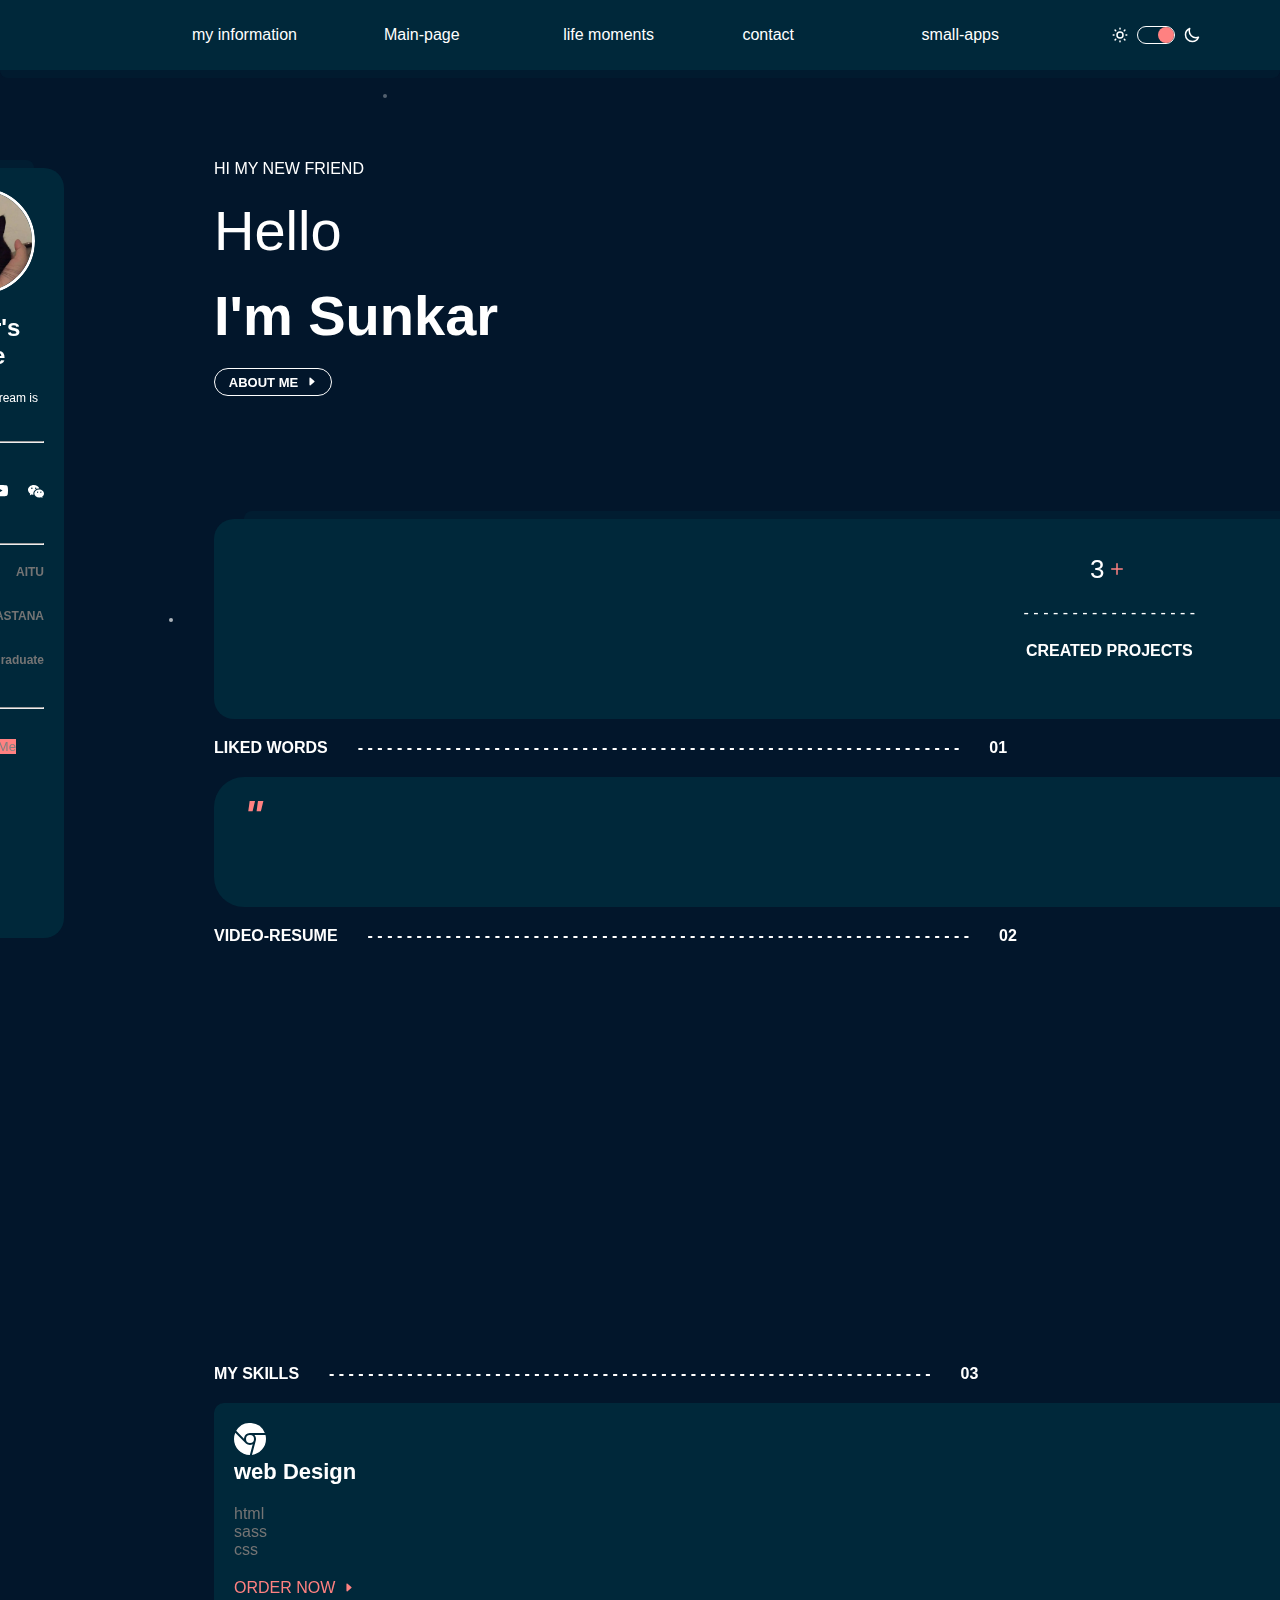
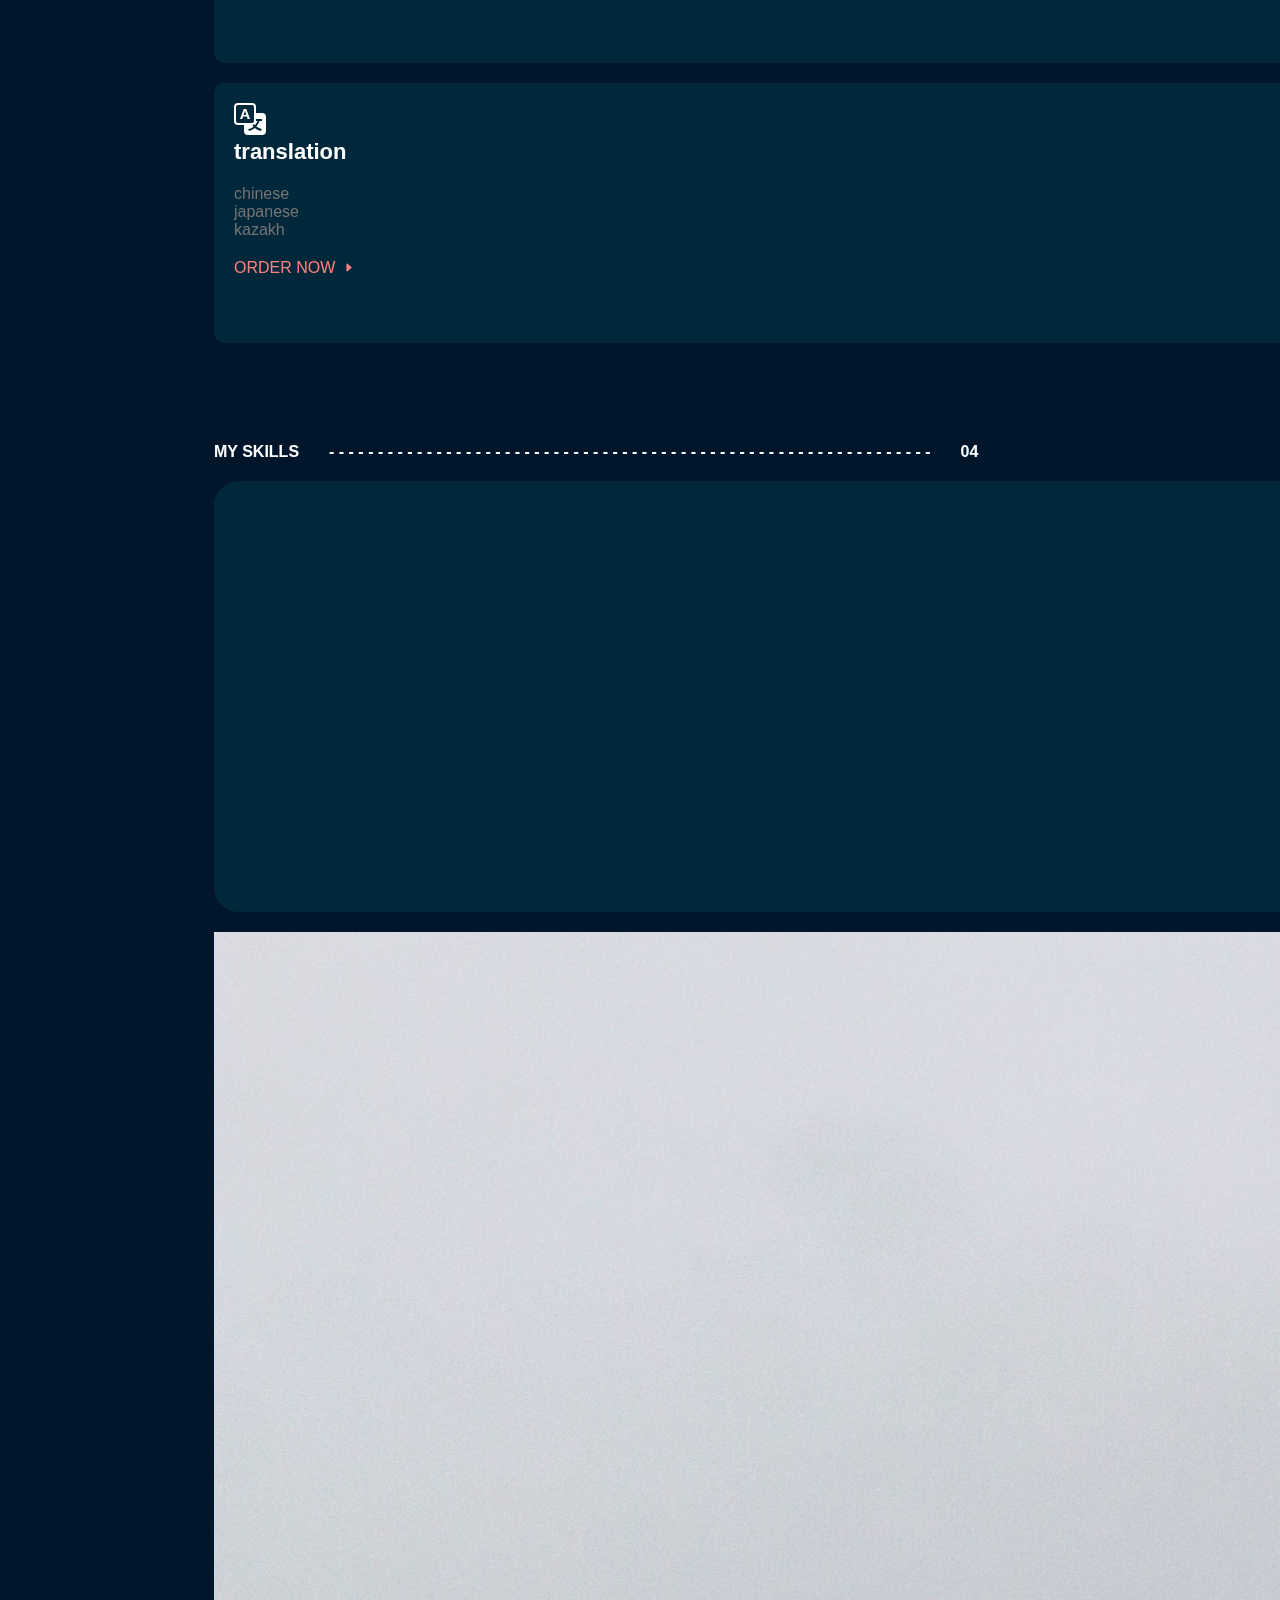
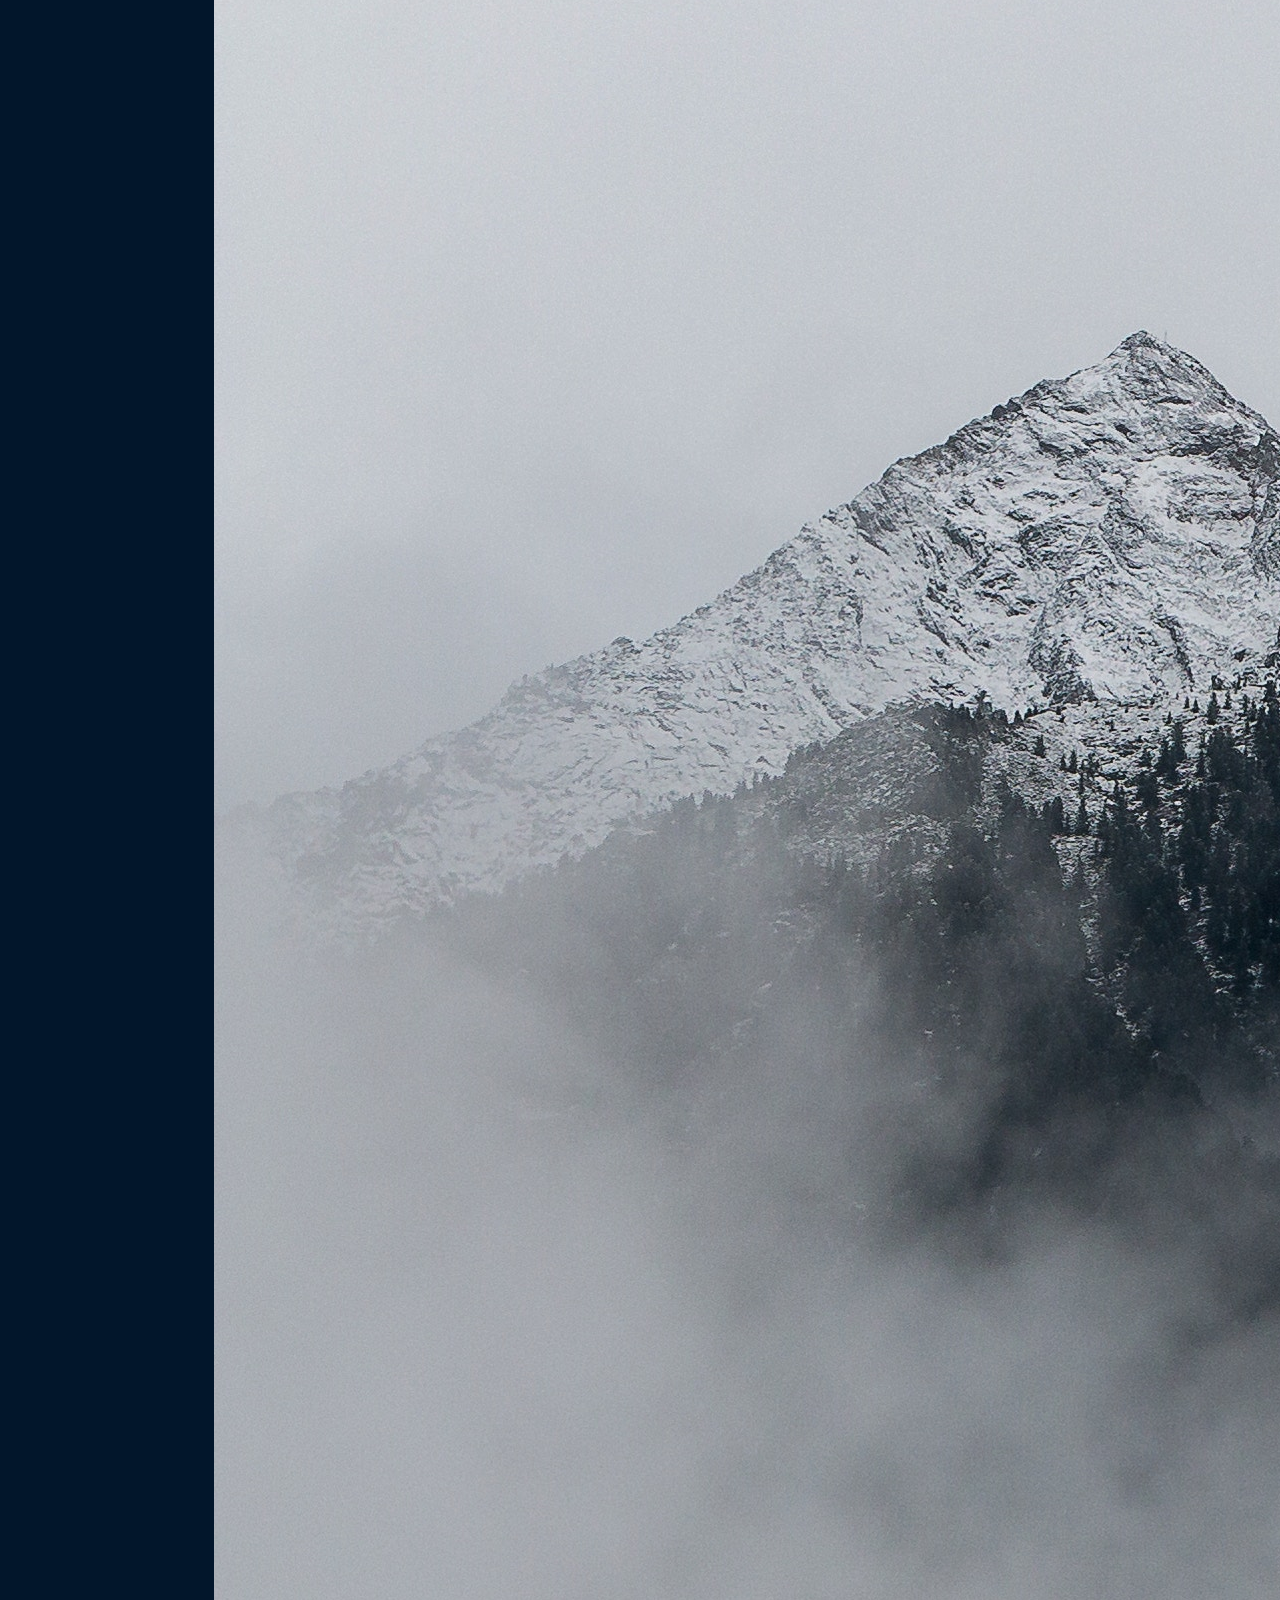
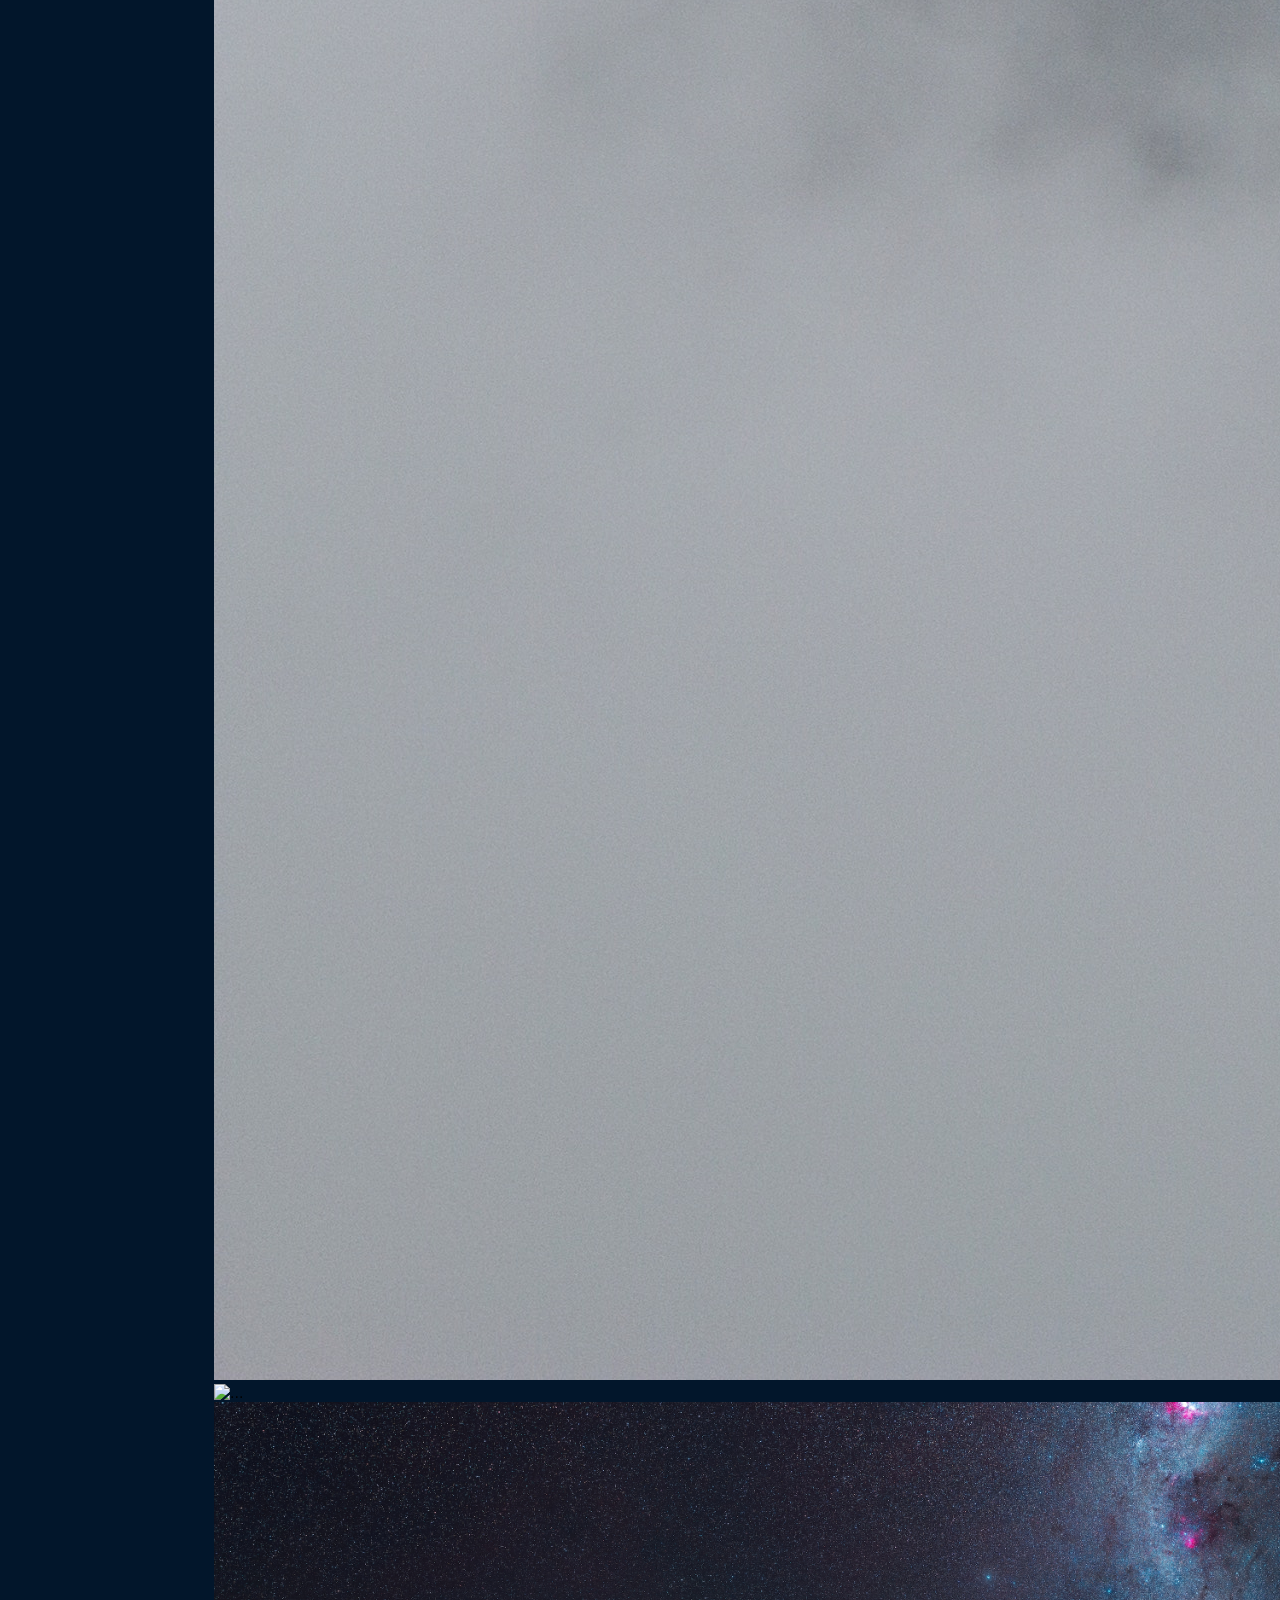
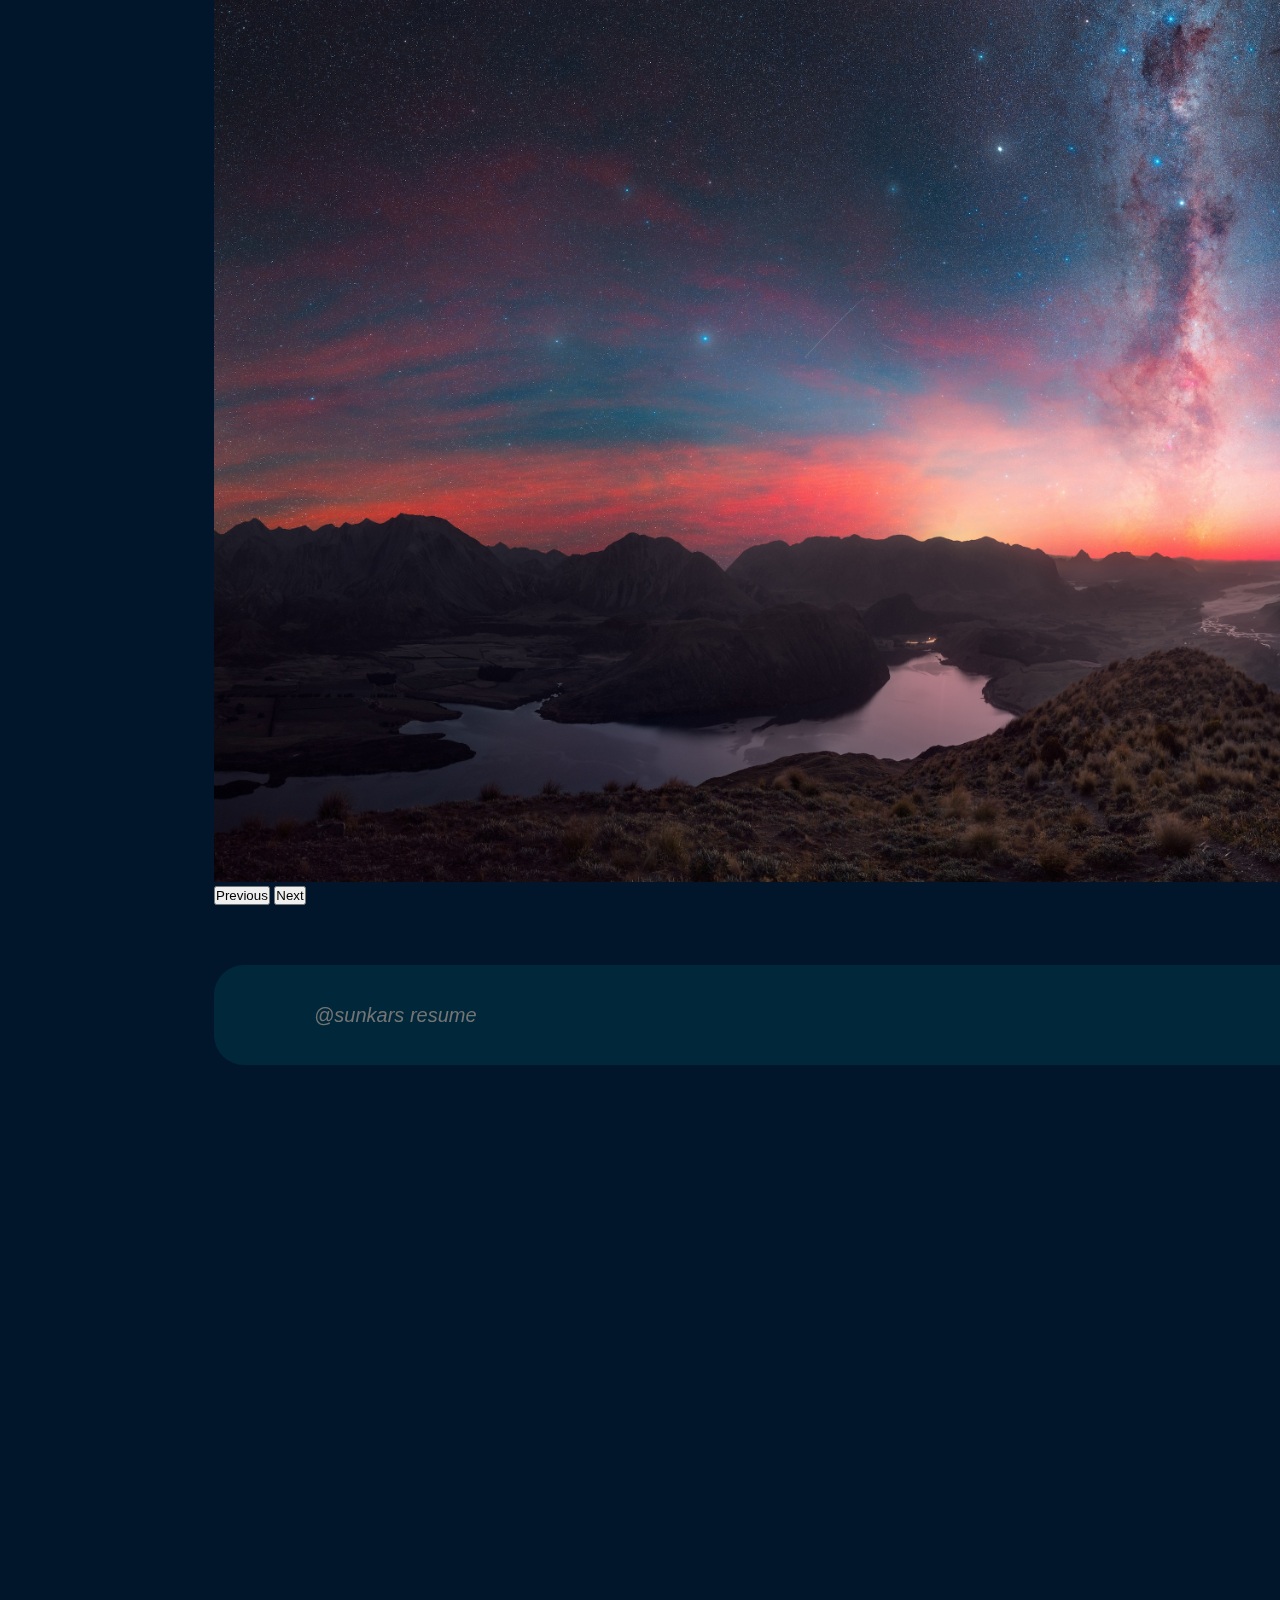
==== commit 49b5b6f0: "a" ====
--- a/html/index.html
+++ b/html/index.html
@@ -11,6 +11,8 @@
       integrity="sha384-T3c6CoIi6uLrA9TneNEoa7RxnatzjcDSCmG1MXxSR1GAsXEV/Dwwykc2MPK8M2HN"
       crossorigin="anonymous"
     />
+    <script src="https://code.jquery.com/jquery-3.6.4.min.js"></script>
+    <title>sunkar's resume</title>
   </head>
   <body>
     <div class="front">
@@ -157,7 +159,7 @@
                         />
                       </svg>
                     </a>
-                    <a href="">
+                    <a href=https://www.instagram.com/">
                       <svg
                         xmlns="http://www.w3.org/2000/svg"
                         width="16"
@@ -173,7 +175,7 @@
                       </svg>
                     </a>
 
-                    <a href="#">
+                    <a href="https://www.youtube.com/">
                       <svg
                         xmlns="http://www.w3.org/2000/svg"
                         width="16"
@@ -188,7 +190,7 @@
                         />
                       </svg>
                     </a>
-                    <a href="#"
+                    <a href="https://www.wechat.com/"
                       ><svg
                         xmlns="http://www.w3.org/2000/svg"
                         width="16"
@@ -234,6 +236,8 @@
                     "
                   >
                     <button
+                      onclick="
+                    window.location = '/html/contact.html'"
                       type="button"
                       class="btn btn-danger shimmer"
                       style="background-color: #ff8181 !important; border: none"
@@ -265,7 +269,7 @@
                 >
                   I'm Sunkar
                 </h1>
-                <button class="sub-title-btn animated-btn">
+                <button id="scrollButton" class="sub-title-btn animated-btn">
                   ABOUT ME
                   <span class="animation-swing"
                     ><svg
@@ -283,7 +287,7 @@
                   </span>
                 </button>
               </div>
-              <div class="main-second-div">
+              <div id="targetDiv" class="main-second-div">
                 <div class="number-create-wrapper">
                   <div class="smallcard"></div>
                   <div class="number-create-div">
@@ -403,10 +407,10 @@
               <div class="main-fourth-div">
                 <div id="videoPlayer">
                   <video id="myVideo" width="400" controls>
-                    <source src="your-video-file.mp4" type="video/mp4" />
+                    <source src="/logo-img/resume.mp4" type="video/mp4" />
                     Your browser does not support the video tag.
                   </video>
-                  <button id="playPauseBtn">播放</button>
+                  <button id="playPauseBtn">play</button>
                 </div>
               </div>
               <div class="border-div">
@@ -425,7 +429,7 @@
                         xmlns="http://www.w3.org/2000/svg"
                         width="32"
                         height="32"
-                        fill="#fff"
+                        fill="var(--bgg-color-font)"
                         class="bi bi-browser-chrome"
                         viewBox="0 0 16 16"
                       >
@@ -435,7 +439,11 @@
                         />
                       </svg>
                       <p
-                        style="color: white; font-size: 22px; font-weight: bold"
+                        style="
+                          color: var(--bgg-color-font);
+                          font-size: 22px;
+                          font-weight: bold;
+                        "
                       >
                         web Design
                       </p>
@@ -472,26 +480,33 @@
                         xmlns="http://www.w3.org/2000/svg"
                         width="32"
                         height="32"
-                        fill="#fff"
-                        class="bi bi-browser-chrome"
-                        viewBox="0 0 16 16"
-                      >
-                        <path
-                          fill-rule="evenodd"
-                          d="M16 8a8.001 8.001 0 0 1-7.022 7.94l1.902-7.098a2.995 2.995 0 0 0 .05-1.492A2.977 2.977 0 0 0 10.237 6h5.511A8 8 0 0 1 16 8M0 8a8 8 0 0 0 7.927 8l1.426-5.321a2.978 2.978 0 0 1-.723.255 2.979 2.979 0 0 1-1.743-.147 2.986 2.986 0 0 1-1.043-.7L.633 4.876A7.975 7.975 0 0 0 0 8m5.004-.167L1.108 3.936A8.003 8.003 0 0 1 15.418 5H8.066a2.979 2.979 0 0 0-1.252.243 2.987 2.987 0 0 0-1.81 2.59ZM8 10a2 2 0 1 0 0-4 2 2 0 0 0 0 4"
+                        fill=" var(--bgg-color-font)"
+                        class="bi bi-translate"
+                        viewBox="0 0 16 16"
+                      >
+                        <path
+                          d="M4.545 6.714 4.11 8H3l1.862-5h1.284L8 8H6.833l-.435-1.286zm1.634-.736L5.5 3.956h-.049l-.679 2.022H6.18z"
+                        />
+                        <path
+                          d="M0 2a2 2 0 0 1 2-2h7a2 2 0 0 1 2 2v3h3a2 2 0 0 1 2 2v7a2 2 0 0 1-2 2H7a2 2 0 0 1-2-2v-3H2a2 2 0 0 1-2-2zm2-1a1 1 0 0 0-1 1v7a1 1 0 0 0 1 1h7a1 1 0 0 0 1-1V2a1 1 0 0 0-1-1zm7.138 9.995c.193.301.402.583.63.846-.748.575-1.673 1.001-2.768 1.292.178.217.451.635.555.867 1.125-.359 2.08-.844 2.886-1.494.777.665 1.739 1.165 2.93 1.472.133-.254.414-.673.629-.89-1.125-.253-2.057-.694-2.82-1.284.681-.747 1.222-1.651 1.621-2.757H14V8h-3v1.047h.765c-.318.844-.74 1.546-1.272 2.13a6.066 6.066 0 0 1-.415-.492 1.988 1.988 0 0 1-.94.31z"
                         />
                       </svg>
                       <p
-                        style="color: white; font-size: 22px; font-weight: bold"
-                      >
-                        web Design
+                        style="
+                          color: var(--bgg-color-font);
+                          font-size: 22px;
+                          font-weight: bold;
+                        "
+                      >
+                        translation
                       </p>
                     </div>
 
                     <div class="fifth-text-div">
-                      <p style="color: #747474">html</p>
-                      <p style="color: #747474">sass</p>
-                      <p style="color: #747474">css</p>
+                      <p style="color: #747474">chinese</p>
+                      <p style="color: #747474">japanese</p>
+
+                      <p style="color: #747474">kazakh</p>
                     </div>
                     <button class="order-button animated-btn">
                       ORDER NOW
@@ -519,26 +534,33 @@
                         xmlns="http://www.w3.org/2000/svg"
                         width="32"
                         height="32"
-                        fill="#fff"
-                        class="bi bi-browser-chrome"
-                        viewBox="0 0 16 16"
-                      >
-                        <path
-                          fill-rule="evenodd"
-                          d="M16 8a8.001 8.001 0 0 1-7.022 7.94l1.902-7.098a2.995 2.995 0 0 0 .05-1.492A2.977 2.977 0 0 0 10.237 6h5.511A8 8 0 0 1 16 8M0 8a8 8 0 0 0 7.927 8l1.426-5.321a2.978 2.978 0 0 1-.723.255 2.979 2.979 0 0 1-1.743-.147 2.986 2.986 0 0 1-1.043-.7L.633 4.876A7.975 7.975 0 0 0 0 8m5.004-.167L1.108 3.936A8.003 8.003 0 0 1 15.418 5H8.066a2.979 2.979 0 0 0-1.252.243 2.987 2.987 0 0 0-1.81 2.59ZM8 10a2 2 0 1 0 0-4 2 2 0 0 0 0 4"
+                        fill=" var(--bgg-color-font)"
+                        class="bi bi-translate"
+                        viewBox="0 0 16 16"
+                      >
+                        <path
+                          d="M4.545 6.714 4.11 8H3l1.862-5h1.284L8 8H6.833l-.435-1.286zm1.634-.736L5.5 3.956h-.049l-.679 2.022H6.18z"
+                        />
+                        <path
+                          d="M0 2a2 2 0 0 1 2-2h7a2 2 0 0 1 2 2v3h3a2 2 0 0 1 2 2v7a2 2 0 0 1-2 2H7a2 2 0 0 1-2-2v-3H2a2 2 0 0 1-2-2zm2-1a1 1 0 0 0-1 1v7a1 1 0 0 0 1 1h7a1 1 0 0 0 1-1V2a1 1 0 0 0-1-1zm7.138 9.995c.193.301.402.583.63.846-.748.575-1.673 1.001-2.768 1.292.178.217.451.635.555.867 1.125-.359 2.08-.844 2.886-1.494.777.665 1.739 1.165 2.93 1.472.133-.254.414-.673.629-.89-1.125-.253-2.057-.694-2.82-1.284.681-.747 1.222-1.651 1.621-2.757H14V8h-3v1.047h.765c-.318.844-.74 1.546-1.272 2.13a6.066 6.066 0 0 1-.415-.492 1.988 1.988 0 0 1-.94.31z"
                         />
                       </svg>
                       <p
-                        style="color: white; font-size: 22px; font-weight: bold"
-                      >
-                        web Design
+                        style="
+                          color: var(--bgg-color-font);
+                          font-size: 22px;
+                          font-weight: bold;
+                        "
+                      >
+                        translation
                       </p>
                     </div>
 
                     <div class="fifth-text-div">
-                      <p style="color: #747474">html</p>
-                      <p style="color: #747474">sass</p>
-                      <p style="color: #747474">css</p>
+                      <p style="color: #747474">chinese</p>
+                      <p style="color: #747474">japanese</p>
+
+                      <p style="color: #747474">kazakh</p>
                     </div>
                     <button class="order-button animated-btn">
                       ORDER NOW
@@ -566,26 +588,33 @@
                         xmlns="http://www.w3.org/2000/svg"
                         width="32"
                         height="32"
-                        fill="#fff"
-                        class="bi bi-browser-chrome"
-                        viewBox="0 0 16 16"
-                      >
-                        <path
-                          fill-rule="evenodd"
-                          d="M16 8a8.001 8.001 0 0 1-7.022 7.94l1.902-7.098a2.995 2.995 0 0 0 .05-1.492A2.977 2.977 0 0 0 10.237 6h5.511A8 8 0 0 1 16 8M0 8a8 8 0 0 0 7.927 8l1.426-5.321a2.978 2.978 0 0 1-.723.255 2.979 2.979 0 0 1-1.743-.147 2.986 2.986 0 0 1-1.043-.7L.633 4.876A7.975 7.975 0 0 0 0 8m5.004-.167L1.108 3.936A8.003 8.003 0 0 1 15.418 5H8.066a2.979 2.979 0 0 0-1.252.243 2.987 2.987 0 0 0-1.81 2.59ZM8 10a2 2 0 1 0 0-4 2 2 0 0 0 0 4"
+                        fill=" var(--bgg-color-font)"
+                        class="bi bi-translate"
+                        viewBox="0 0 16 16"
+                      >
+                        <path
+                          d="M4.545 6.714 4.11 8H3l1.862-5h1.284L8 8H6.833l-.435-1.286zm1.634-.736L5.5 3.956h-.049l-.679 2.022H6.18z"
+                        />
+                        <path
+                          d="M0 2a2 2 0 0 1 2-2h7a2 2 0 0 1 2 2v3h3a2 2 0 0 1 2 2v7a2 2 0 0 1-2 2H7a2 2 0 0 1-2-2v-3H2a2 2 0 0 1-2-2zm2-1a1 1 0 0 0-1 1v7a1 1 0 0 0 1 1h7a1 1 0 0 0 1-1V2a1 1 0 0 0-1-1zm7.138 9.995c.193.301.402.583.63.846-.748.575-1.673 1.001-2.768 1.292.178.217.451.635.555.867 1.125-.359 2.08-.844 2.886-1.494.777.665 1.739 1.165 2.93 1.472.133-.254.414-.673.629-.89-1.125-.253-2.057-.694-2.82-1.284.681-.747 1.222-1.651 1.621-2.757H14V8h-3v1.047h.765c-.318.844-.74 1.546-1.272 2.13a6.066 6.066 0 0 1-.415-.492 1.988 1.988 0 0 1-.94.31z"
                         />
                       </svg>
                       <p
-                        style="color: white; font-size: 22px; font-weight: bold"
-                      >
-                        web Design
+                        style="
+                          color: var(--bgg-color-font);
+                          font-size: 22px;
+                          font-weight: bold;
+                        "
+                      >
+                        translation
                       </p>
                     </div>
 
                     <div class="fifth-text-div">
-                      <p style="color: #747474">html</p>
-                      <p style="color: #747474">sass</p>
-                      <p style="color: #747474">css</p>
+                      <p style="color: #747474">chinese</p>
+                      <p style="color: #747474">japanese</p>
+
+                      <p style="color: #747474">kazakh</p>
                     </div>
                     <button class="order-button animated-btn">
                       ORDER NOW
@@ -651,8 +680,8 @@
                         d="M4 10.781c.148 1.667 1.513 2.85 3.591 3.003V15h1.043v-1.216c2.27-.179 3.678-1.438 3.678-3.3 0-1.59-.947-2.51-2.956-3.028l-.722-.187V3.467c1.122.11 1.879.714 2.07 1.616h1.47c-.166-1.6-1.54-2.748-3.54-2.875V1H7.591v1.233c-1.939.23-3.27 1.472-3.27 3.156 0 1.454.966 2.483 2.661 2.917l.61.162v4.031c-1.149-.17-1.94-.8-2.131-1.718H4zm3.391-3.836c-1.043-.263-1.6-.825-1.6-1.616 0-.944.704-1.641 1.8-1.828v3.495l-.2-.05zm1.591 1.872c1.287.323 1.852.859 1.852 1.769 0 1.097-.826 1.828-2.2 1.939V8.73l.348.086z"
                       />
                     </svg>
-                    <p style="color: #fff; font-size: 24px">3</p>
-                    <p>h</p>
+                    <p style="color: var(--bgg-color-font);">3</p>
+                    <p style="color: #747474;">h</p>
                   </div>
                   <p style="color: #fff">
                     - - - - - - - - - - - - - - - - - - - - - - - -
@@ -669,6 +698,8 @@
                     <p>static dynamic web</p>
 
                     <button
+                      onclick="
+                    window.location = '/html/contact.html'"
                       type="button"
                       class="btn btn-danger"
                       style="
@@ -692,8 +723,8 @@
                     border-radius: 25px;
                   "
                 >
-                  <p style="font-size: 30px; color: #fff; font-weight: bold">
-                    part time
+                  <p style="font-size: 30px; color: var(--bgg-color-font); font-weight: bold">
+                    full-time
                   </p>
                   <div
                     style="
@@ -716,8 +747,8 @@
                         d="M4 10.781c.148 1.667 1.513 2.85 3.591 3.003V15h1.043v-1.216c2.27-.179 3.678-1.438 3.678-3.3 0-1.59-.947-2.51-2.956-3.028l-.722-.187V3.467c1.122.11 1.879.714 2.07 1.616h1.47c-.166-1.6-1.54-2.748-3.54-2.875V1H7.591v1.233c-1.939.23-3.27 1.472-3.27 3.156 0 1.454.966 2.483 2.661 2.917l.61.162v4.031c-1.149-.17-1.94-.8-2.131-1.718H4zm3.391-3.836c-1.043-.263-1.6-.825-1.6-1.616 0-.944.704-1.641 1.8-1.828v3.495l-.2-.05zm1.591 1.872c1.287.323 1.852.859 1.852 1.769 0 1.097-.826 1.828-2.2 1.939V8.73l.348.086z"
                       />
                     </svg>
-                    <p style="color: #fff; font-size: 24px">3</p>
-                    <p>h</p>
+                    <p style="color: var(--bgg-color-font); font-size: 24px">800</p>
+                    <p style="color: #747474;">m</p>
                   </div>
                   <p style="color: #fff">
                     - - - - - - - - - - - - - - - - - - - - - - - -
@@ -734,6 +765,8 @@
                     <p>static dynamic web</p>
 
                     <button
+                      onclick="
+                    window.location = '/html/contact.html'"
                       type="button"
                       class="btn btn-danger"
                       style="
@@ -792,6 +825,24 @@
                   <span class="visually-hidden">Next</span>
                 </button>
               </div>
+              <div
+              class="foooter"
+              style="
+                margin-top: 40px;
+                width: 100%;
+                height: 100px;
+                display: flex;
+                justify-content: start;
+                align-items: center;
+                font-style: italic;
+                color: #747474;
+                background-color: var(--bgg-color-blue);
+                border-radius: 30px;
+                font-size: 20px;
+              "
+            >
+              <p style="margin-left: 100px;">@sunkars resume</p>
+            </div>
             </div>
           </div>
         </div>
@@ -805,5 +856,22 @@
       integrity="sha384-C6RzsynM9kWDrMNeT87bh95OGNyZPhcTNXj1NW7RuBCsyN/o0jlpcV8Qyq46cDfL"
       crossorigin="anonymous"
     ></script>
+
+    <script>
+      $(document).ready(function () {
+        const video = $("#myVideo")[0];
+        const playPauseBtn = $("#playPauseBtn");
+
+        playPauseBtn.click(function () {
+          if (video.paused) {
+            video.play();
+            playPauseBtn.text("pause");
+          } else {
+            video.pause();
+            playPauseBtn.text("play");
+          }
+        });
+      });
+    </script>
   </body>
 </html>
--- a/css/index.css
+++ b/css/index.css
@@ -411,3 +411,12 @@
 #mode-switch.active svg path {
   stroke: var(--bgg-color-font);
 }
+
+@media screen and (max-width: 900px) {
+  .layout-default {
+    flex-direction: column;
+    place-items: center;
+  }
+  .layout-default-bar {
+  }
+}
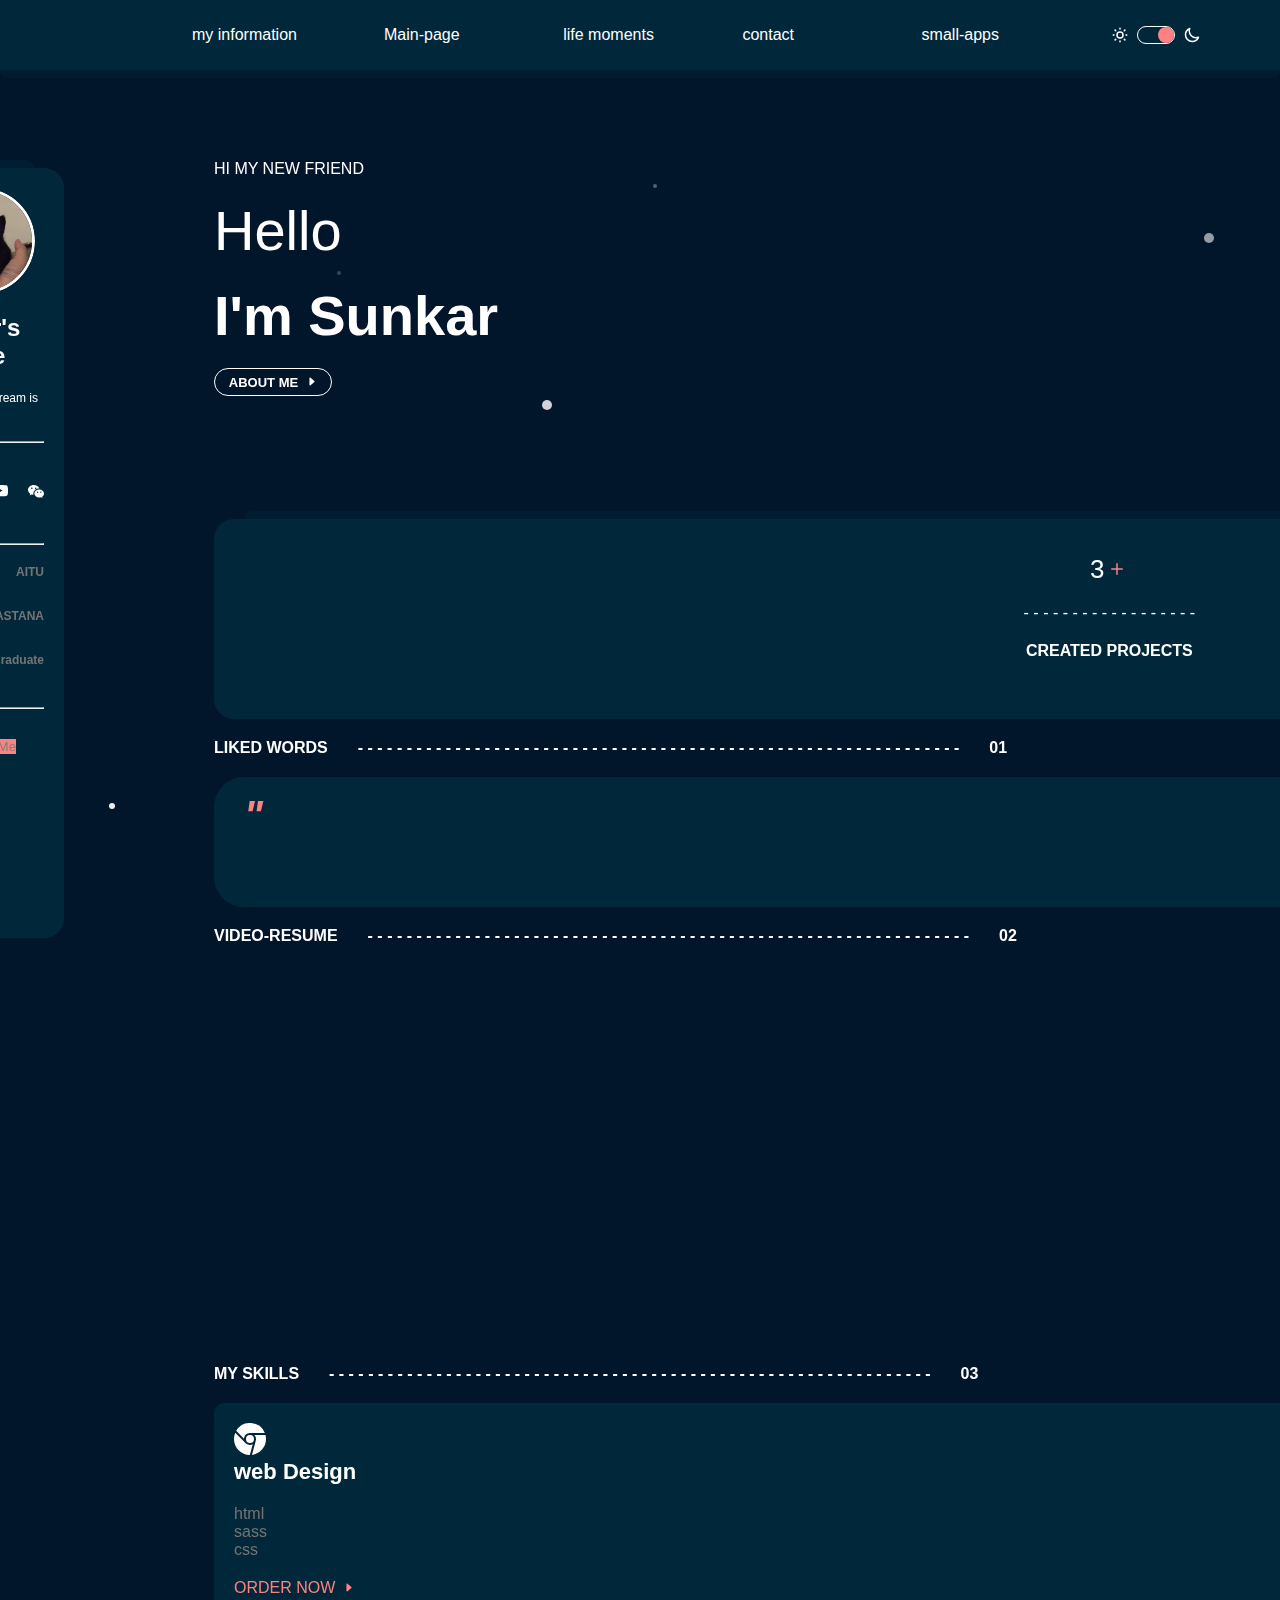
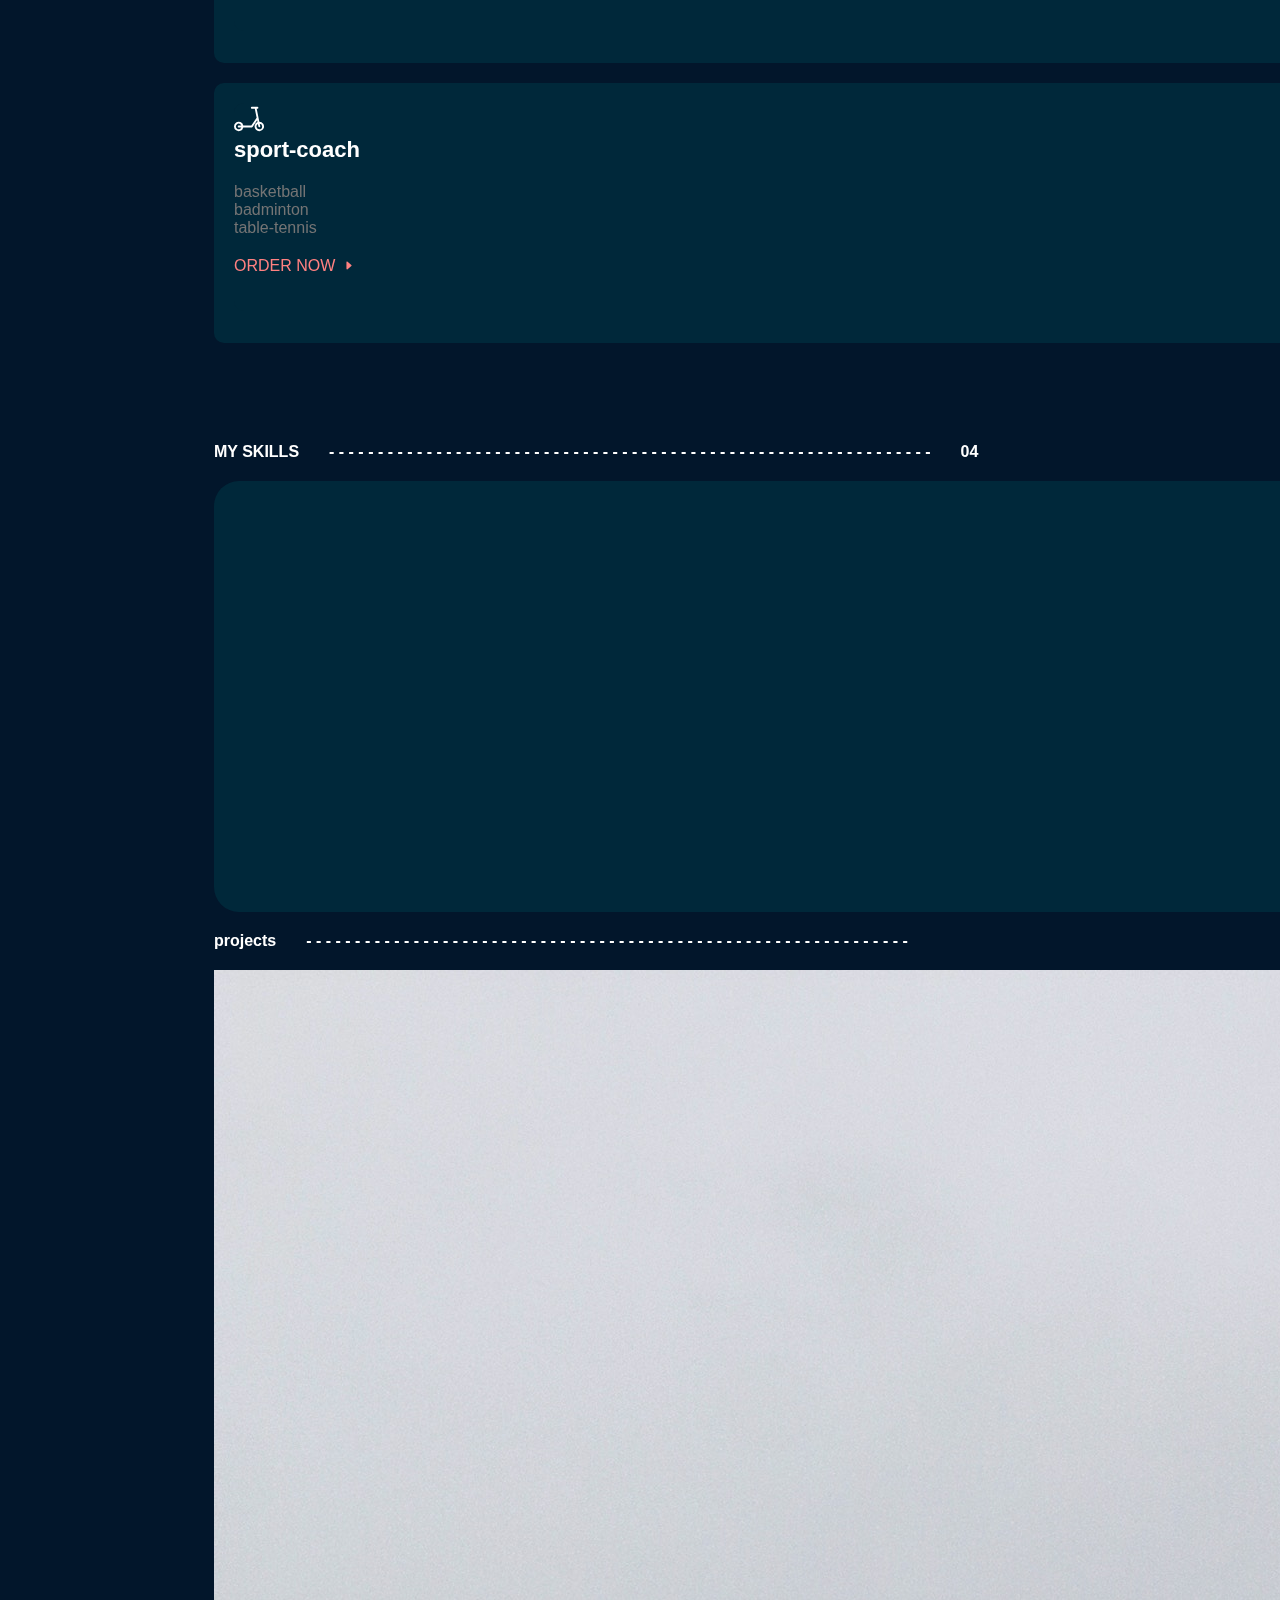
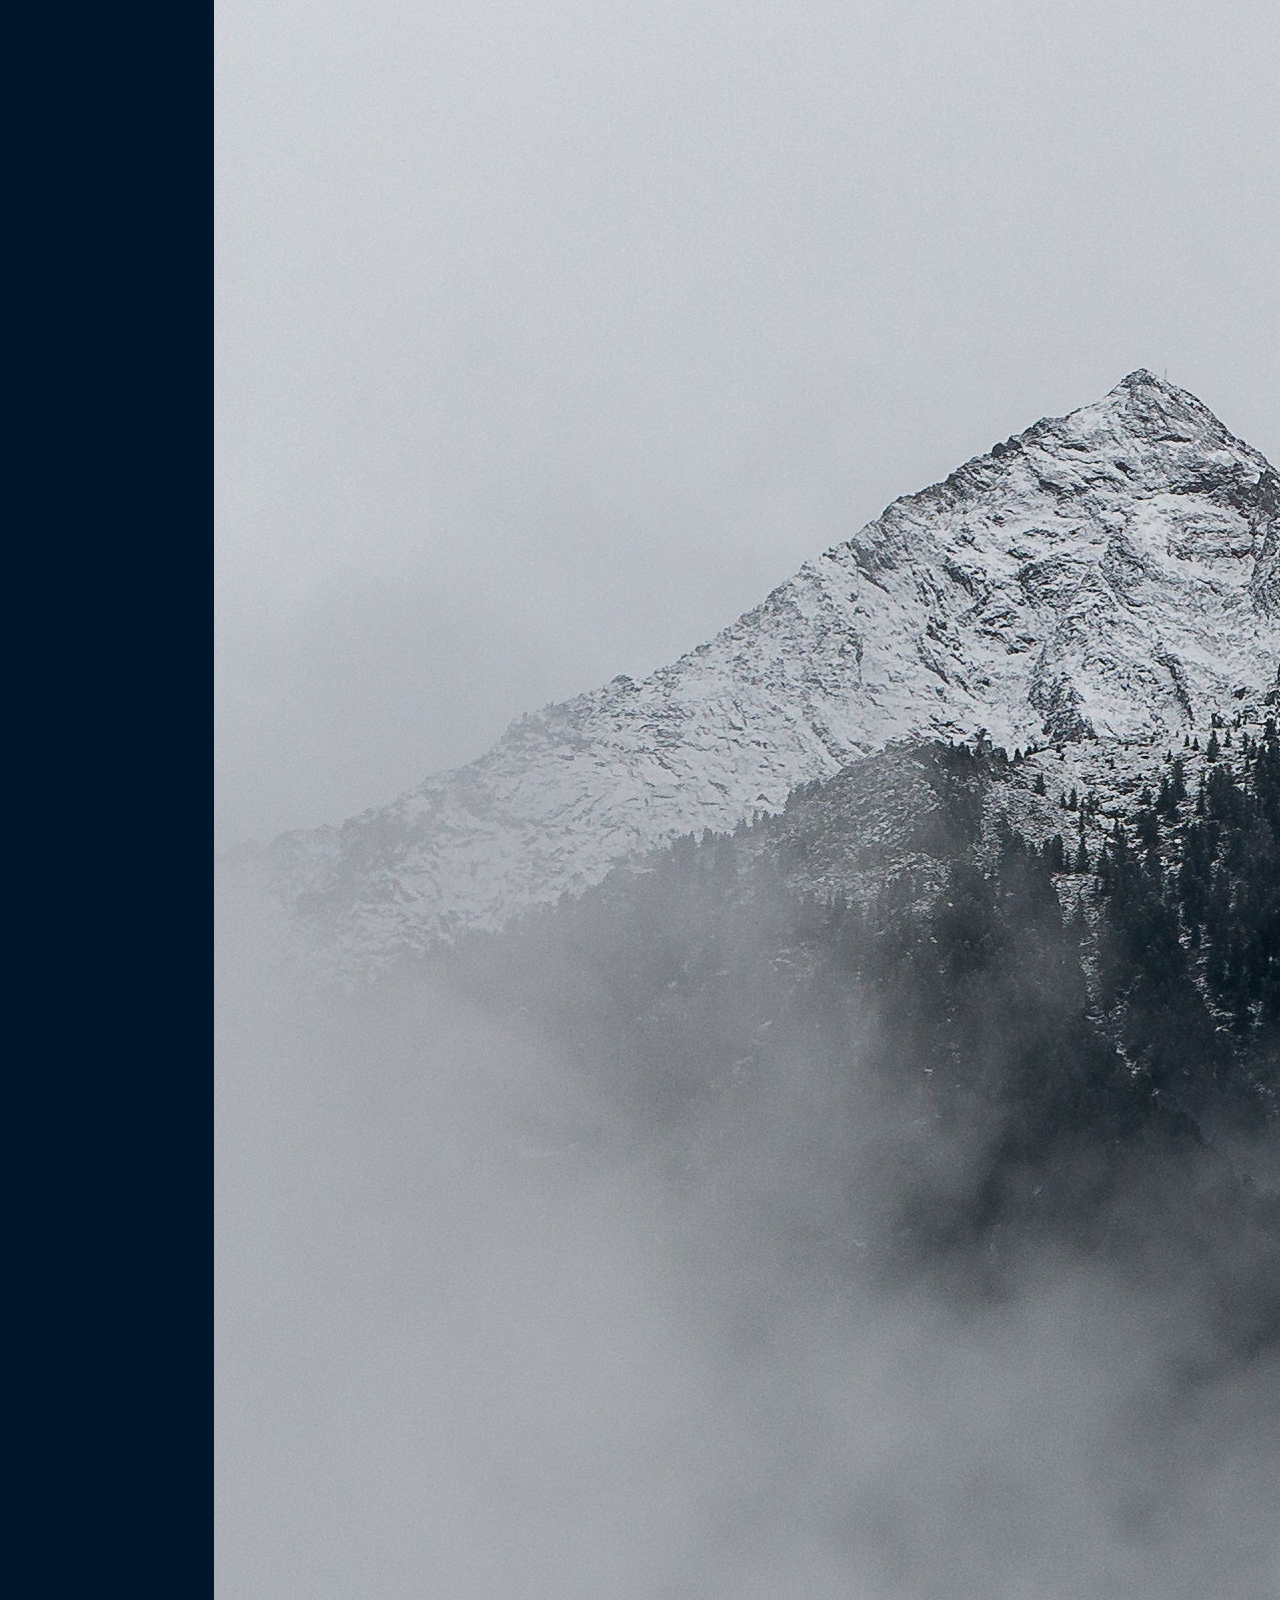
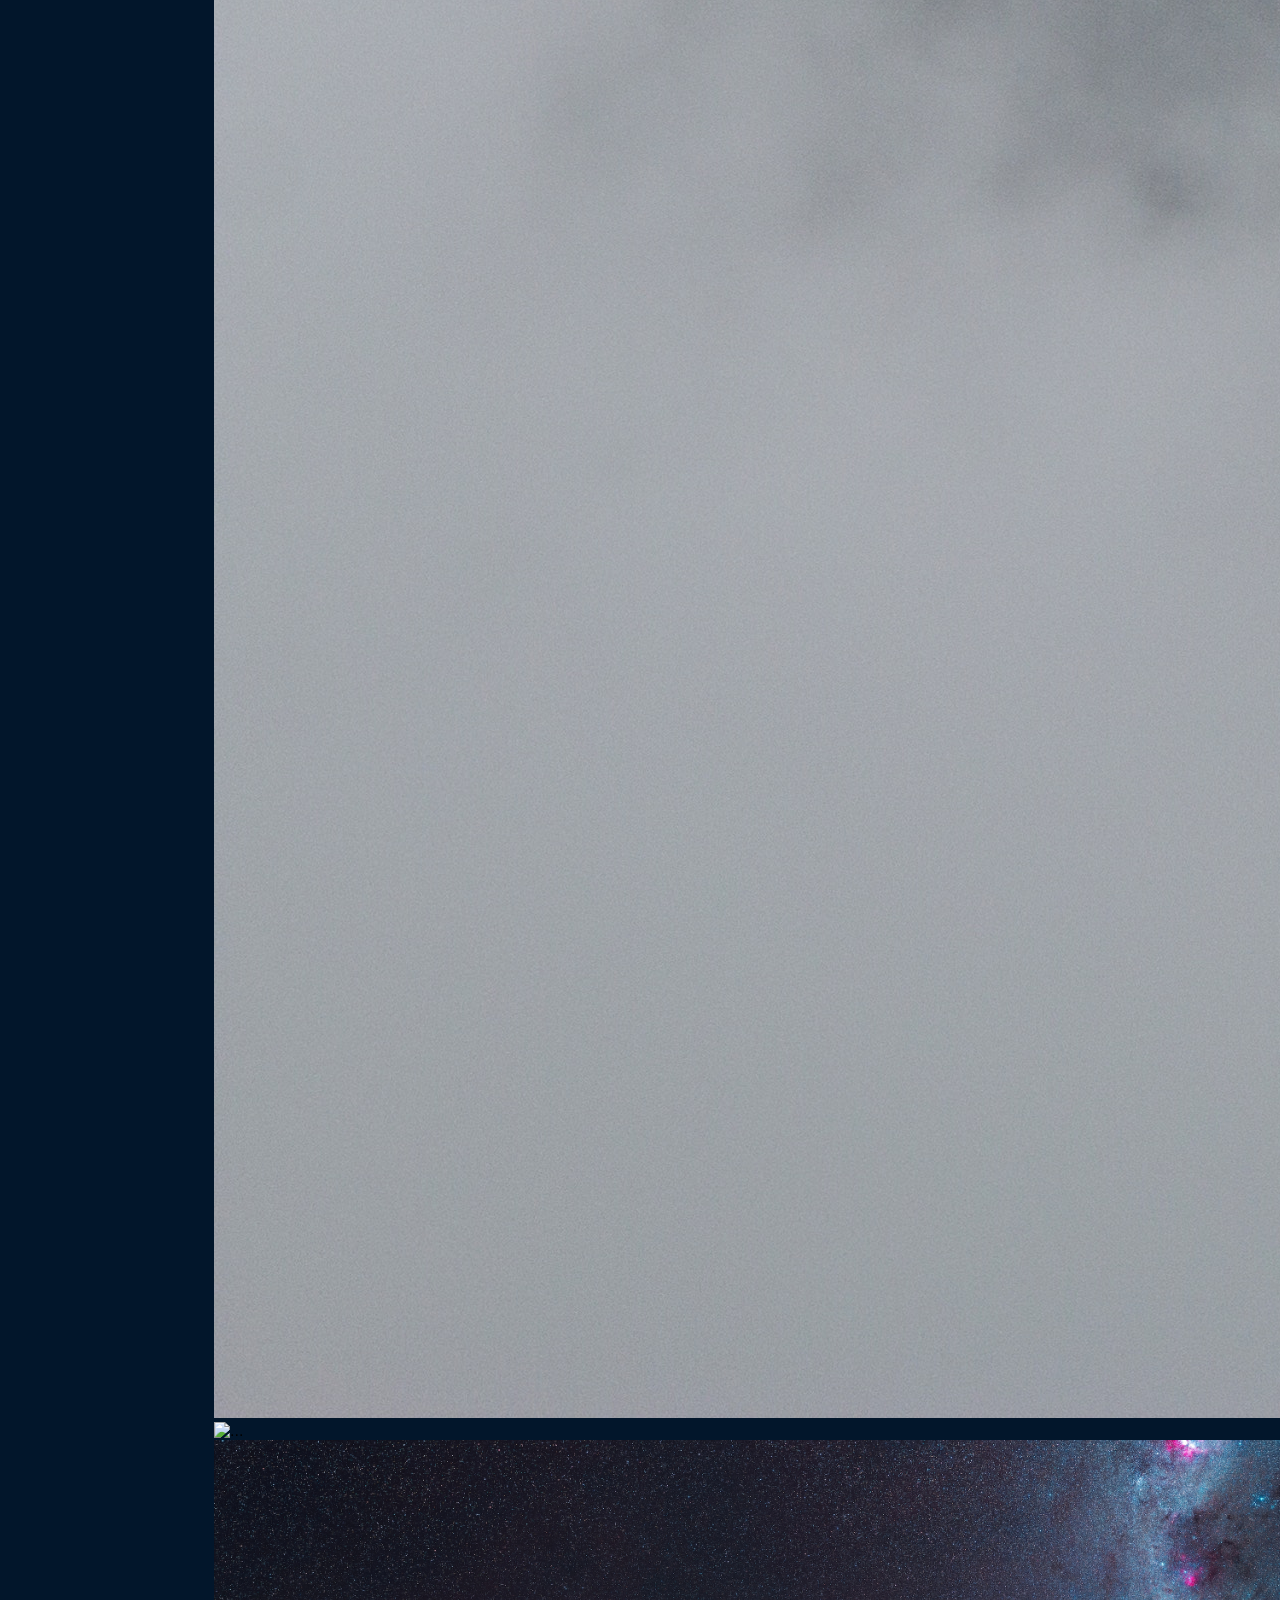
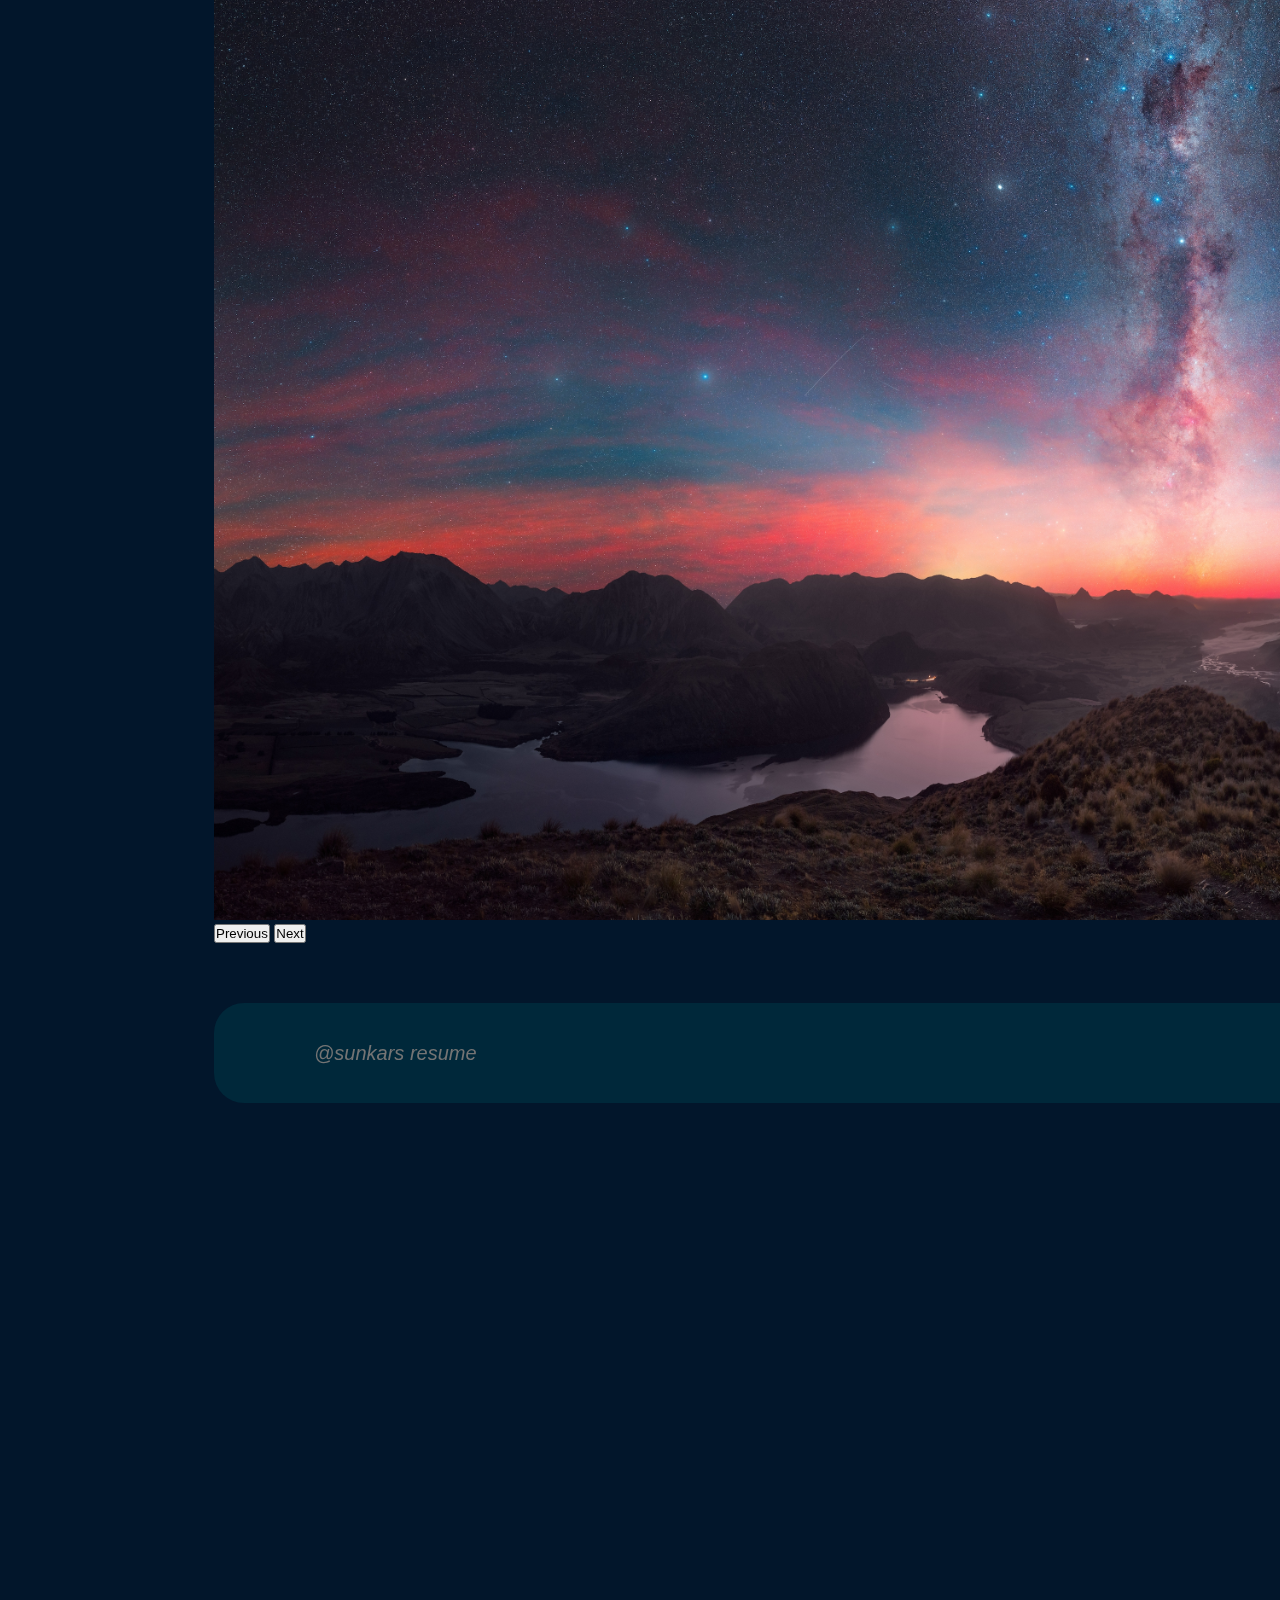
==== commit fa7aae61: "1" ====
--- a/html/index.html
+++ b/html/index.html
@@ -530,20 +530,8 @@
                 <div>
                   <div class="fifth-content">
                     <div class="fifth-logo">
-                      <svg
-                        xmlns="http://www.w3.org/2000/svg"
-                        width="32"
-                        height="32"
-                        fill=" var(--bgg-color-font)"
-                        class="bi bi-translate"
-                        viewBox="0 0 16 16"
-                      >
-                        <path
-                          d="M4.545 6.714 4.11 8H3l1.862-5h1.284L8 8H6.833l-.435-1.286zm1.634-.736L5.5 3.956h-.049l-.679 2.022H6.18z"
-                        />
-                        <path
-                          d="M0 2a2 2 0 0 1 2-2h7a2 2 0 0 1 2 2v3h3a2 2 0 0 1 2 2v7a2 2 0 0 1-2 2H7a2 2 0 0 1-2-2v-3H2a2 2 0 0 1-2-2zm2-1a1 1 0 0 0-1 1v7a1 1 0 0 0 1 1h7a1 1 0 0 0 1-1V2a1 1 0 0 0-1-1zm7.138 9.995c.193.301.402.583.63.846-.748.575-1.673 1.001-2.768 1.292.178.217.451.635.555.867 1.125-.359 2.08-.844 2.886-1.494.777.665 1.739 1.165 2.93 1.472.133-.254.414-.673.629-.89-1.125-.253-2.057-.694-2.82-1.284.681-.747 1.222-1.651 1.621-2.757H14V8h-3v1.047h.765c-.318.844-.74 1.546-1.272 2.13a6.066 6.066 0 0 1-.415-.492 1.988 1.988 0 0 1-.94.31z"
-                        />
+                      <svg xmlns="http://www.w3.org/2000/svg" width="30" height="30" fill="var(--bgg-color-font)" class="bi bi-scooter" viewBox="0 0 16 16">
+                        <path fill-rule="evenodd" d="M9 2.5a.5.5 0 0 1 .5-.5h3a.5.5 0 0 1 0 1h-.39l1.4 7a2.5 2.5 0 1 1-.98.195l-.189-.938-2.43 3.527A.5.5 0 0 1 9.5 13H4.95a2.5 2.5 0 1 1 0-1h4.287l2.831-4.11L11.09 3H9.5a.5.5 0 0 1-.5-.5M3.915 12a1.5 1.5 0 1 0 0 1H2.5a.5.5 0 0 1 0-1zm8.817-.789A1.499 1.499 0 0 0 13.5 14a1.5 1.5 0 0 0 .213-2.985l.277 1.387a.5.5 0 0 1-.98.196l-.278-1.387Z"/>
                       </svg>
                       <p
                         style="
@@ -552,15 +540,15 @@
                           font-weight: bold;
                         "
                       >
-                        translation
+                       sport-coach
                       </p>
                     </div>
 
                     <div class="fifth-text-div">
-                      <p style="color: #747474">chinese</p>
-                      <p style="color: #747474">japanese</p>
-
-                      <p style="color: #747474">kazakh</p>
+                      <p style="color: #747474">basketball</p>
+                      <p style="color: #747474">badminton</p>
+
+                      <p style="color: #747474">table-tennis</p>
                     </div>
                     <button class="order-button animated-btn">
                       ORDER NOW
@@ -779,6 +767,14 @@
                     </button>
                   </div>
                 </div>
+              </div>
+              <div class="border-div">
+                <p style="font-size: 16px">projects</p>
+                <p class="line">
+                  - - - - - - - - - - - - - - - - - - - - - - - - - - - - - - -
+                  - - - - - - - - - - - - - - - - - - - - - - - - - - - - - - -
+                </p>
+                
               </div>
               <div id="carouselExample" class="carousel slide">
                 <div class="carousel-inner">
--- a/css/index.css
+++ b/css/index.css
@@ -417,6 +417,7 @@
     flex-direction: column;
     place-items: center;
   }
-  .layout-default-bar {
+  .nav-bar-right {
+    display: none;
   }
 }
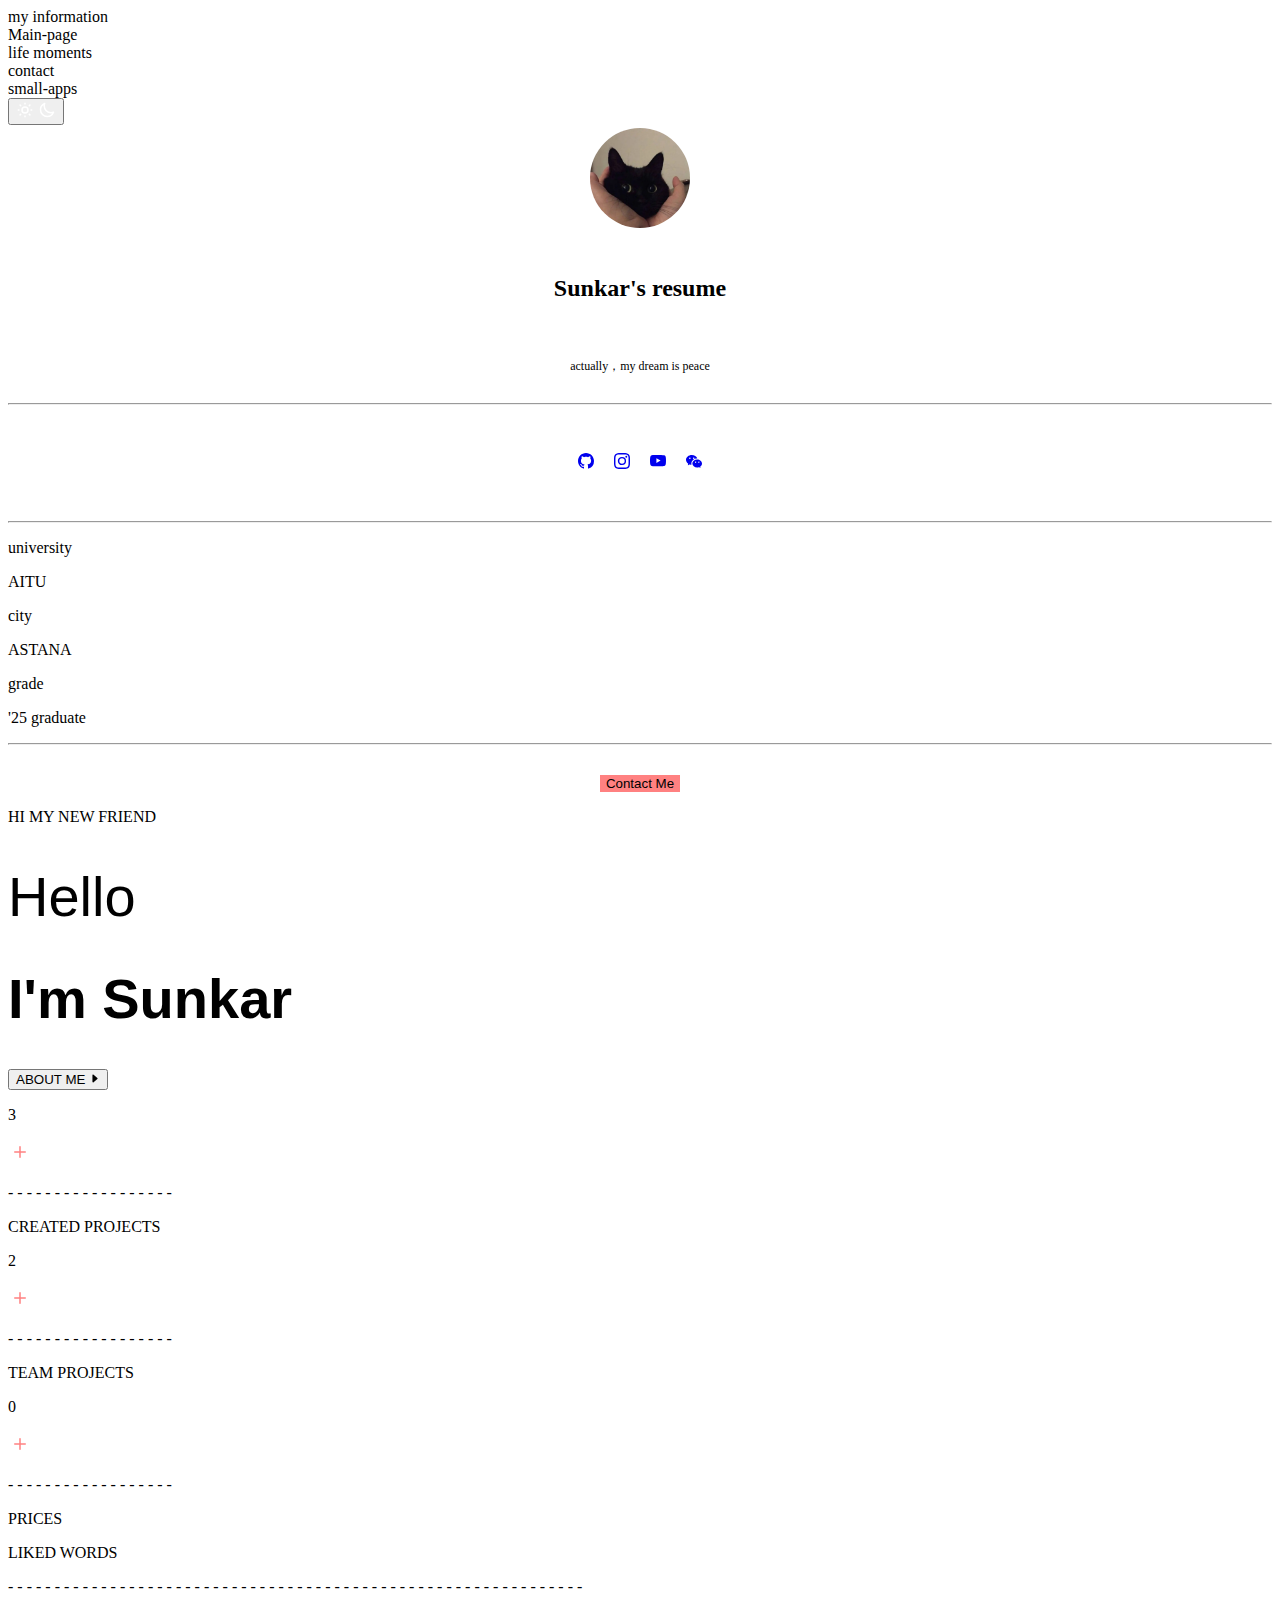
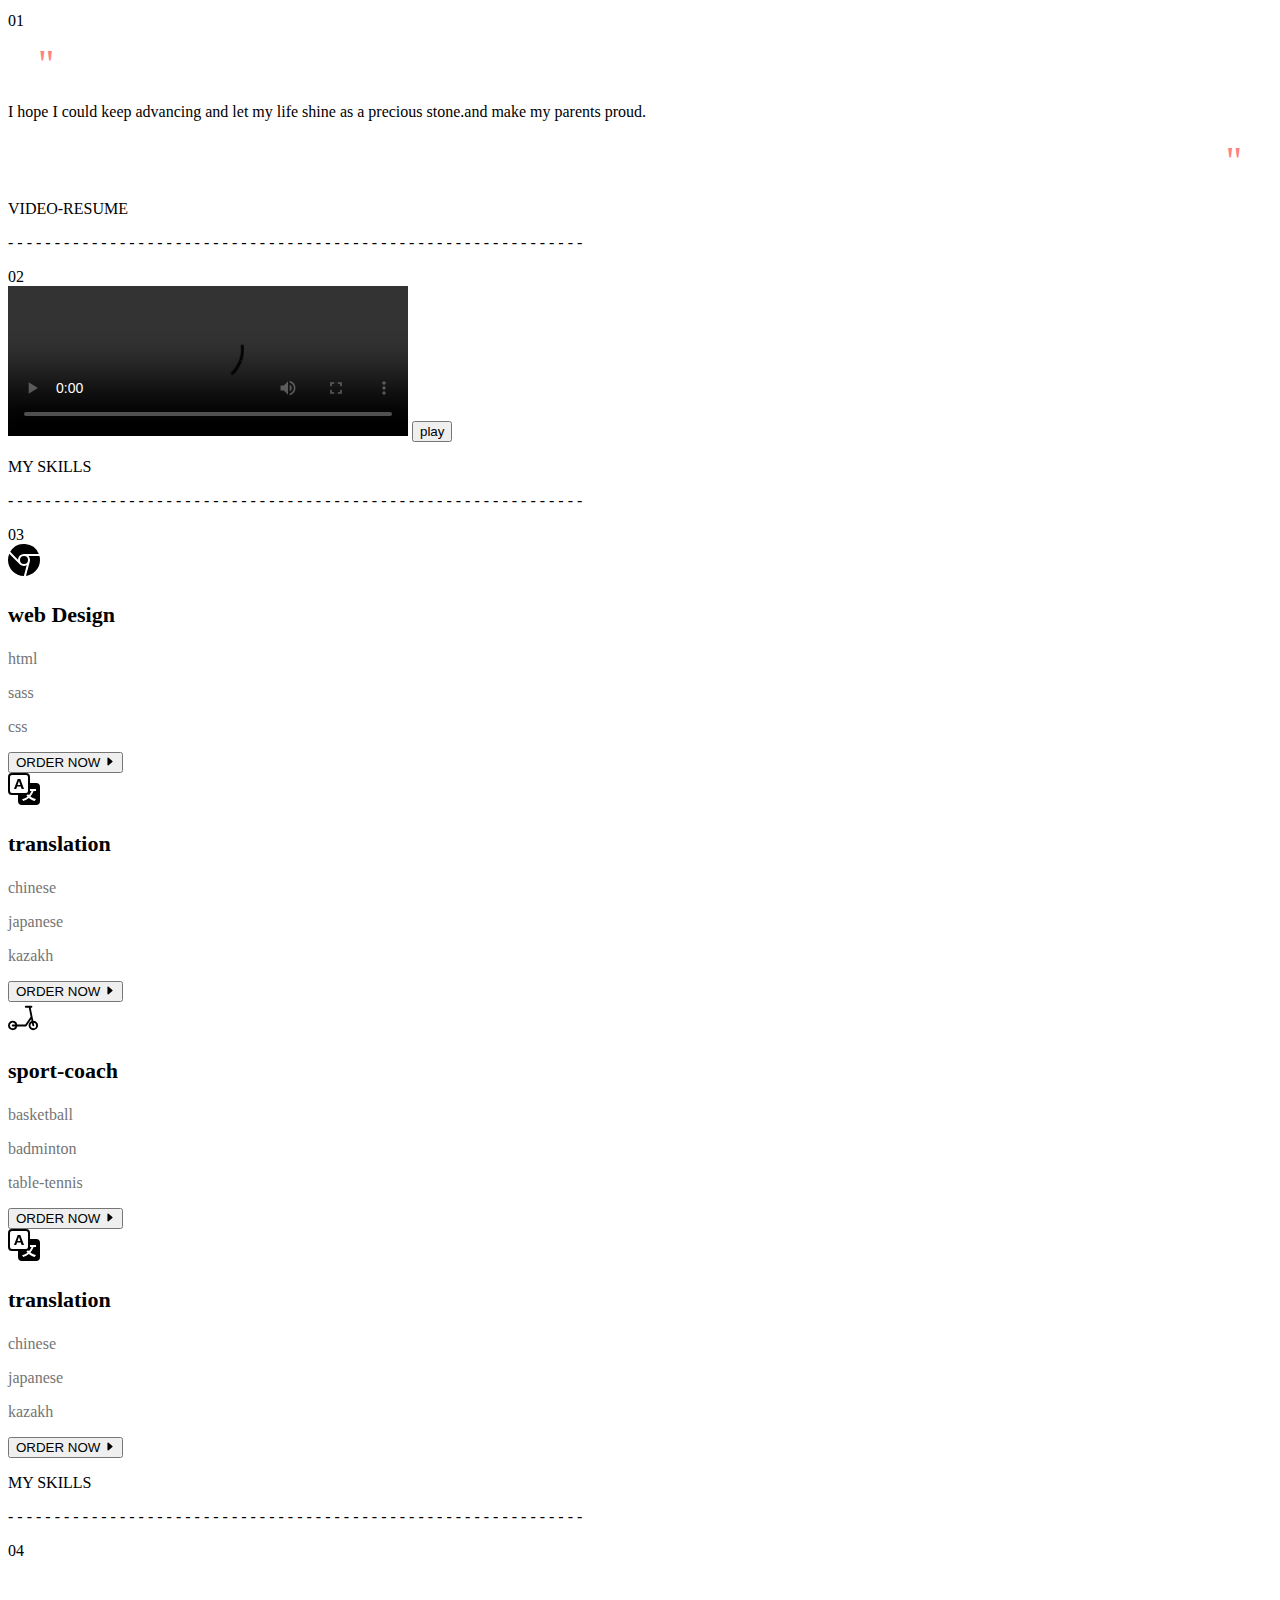
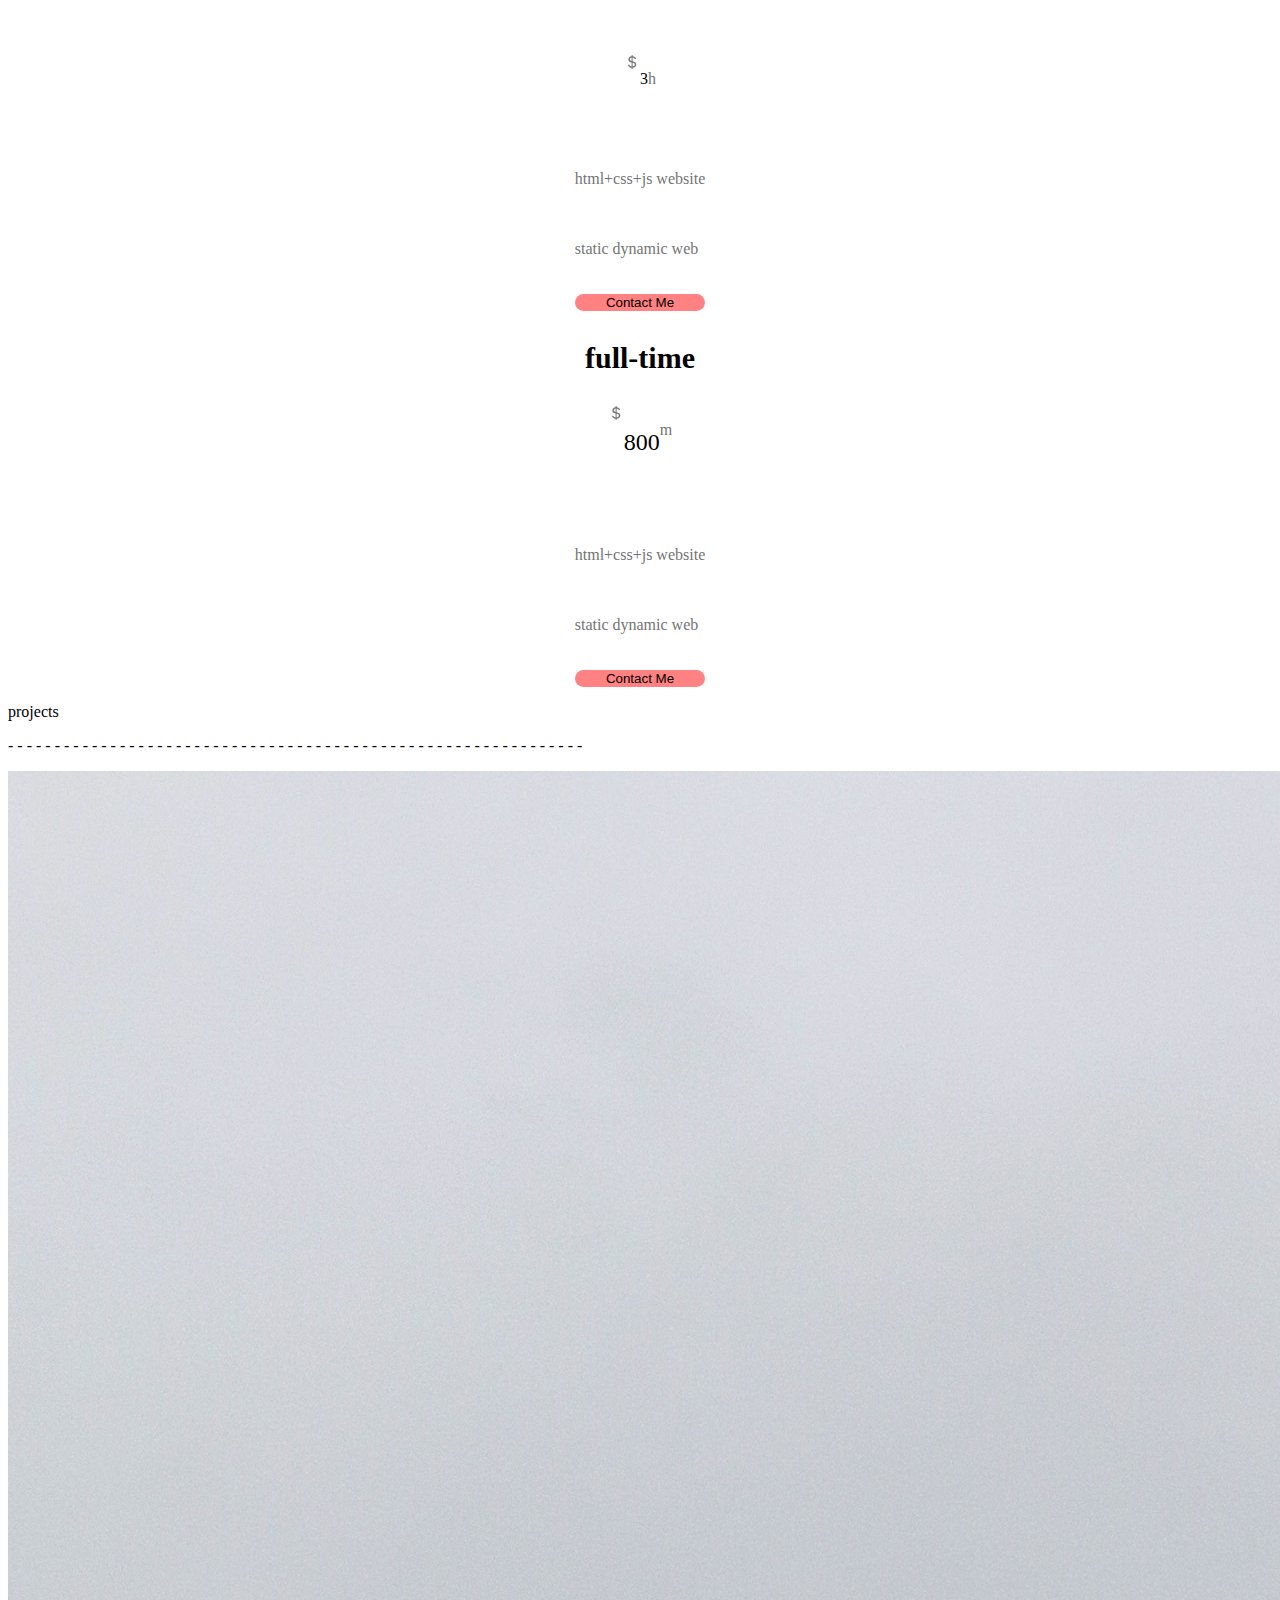
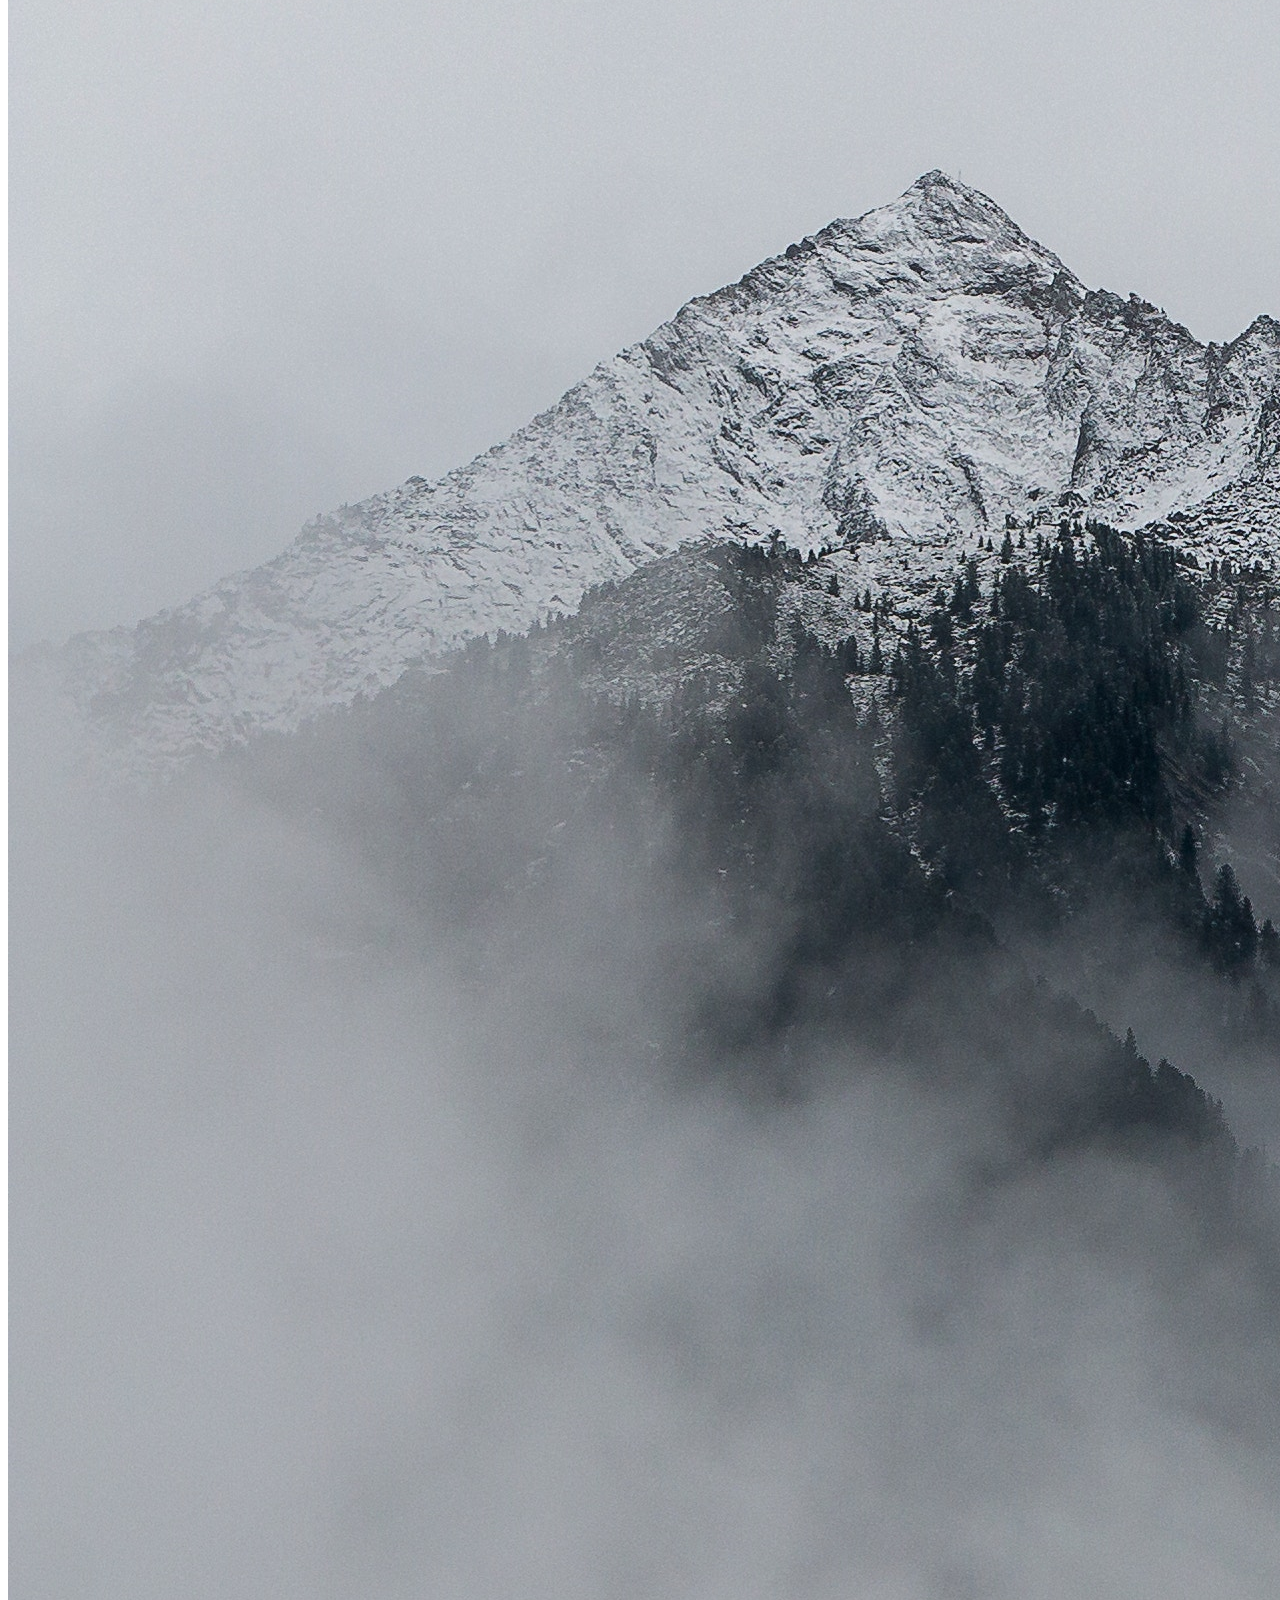
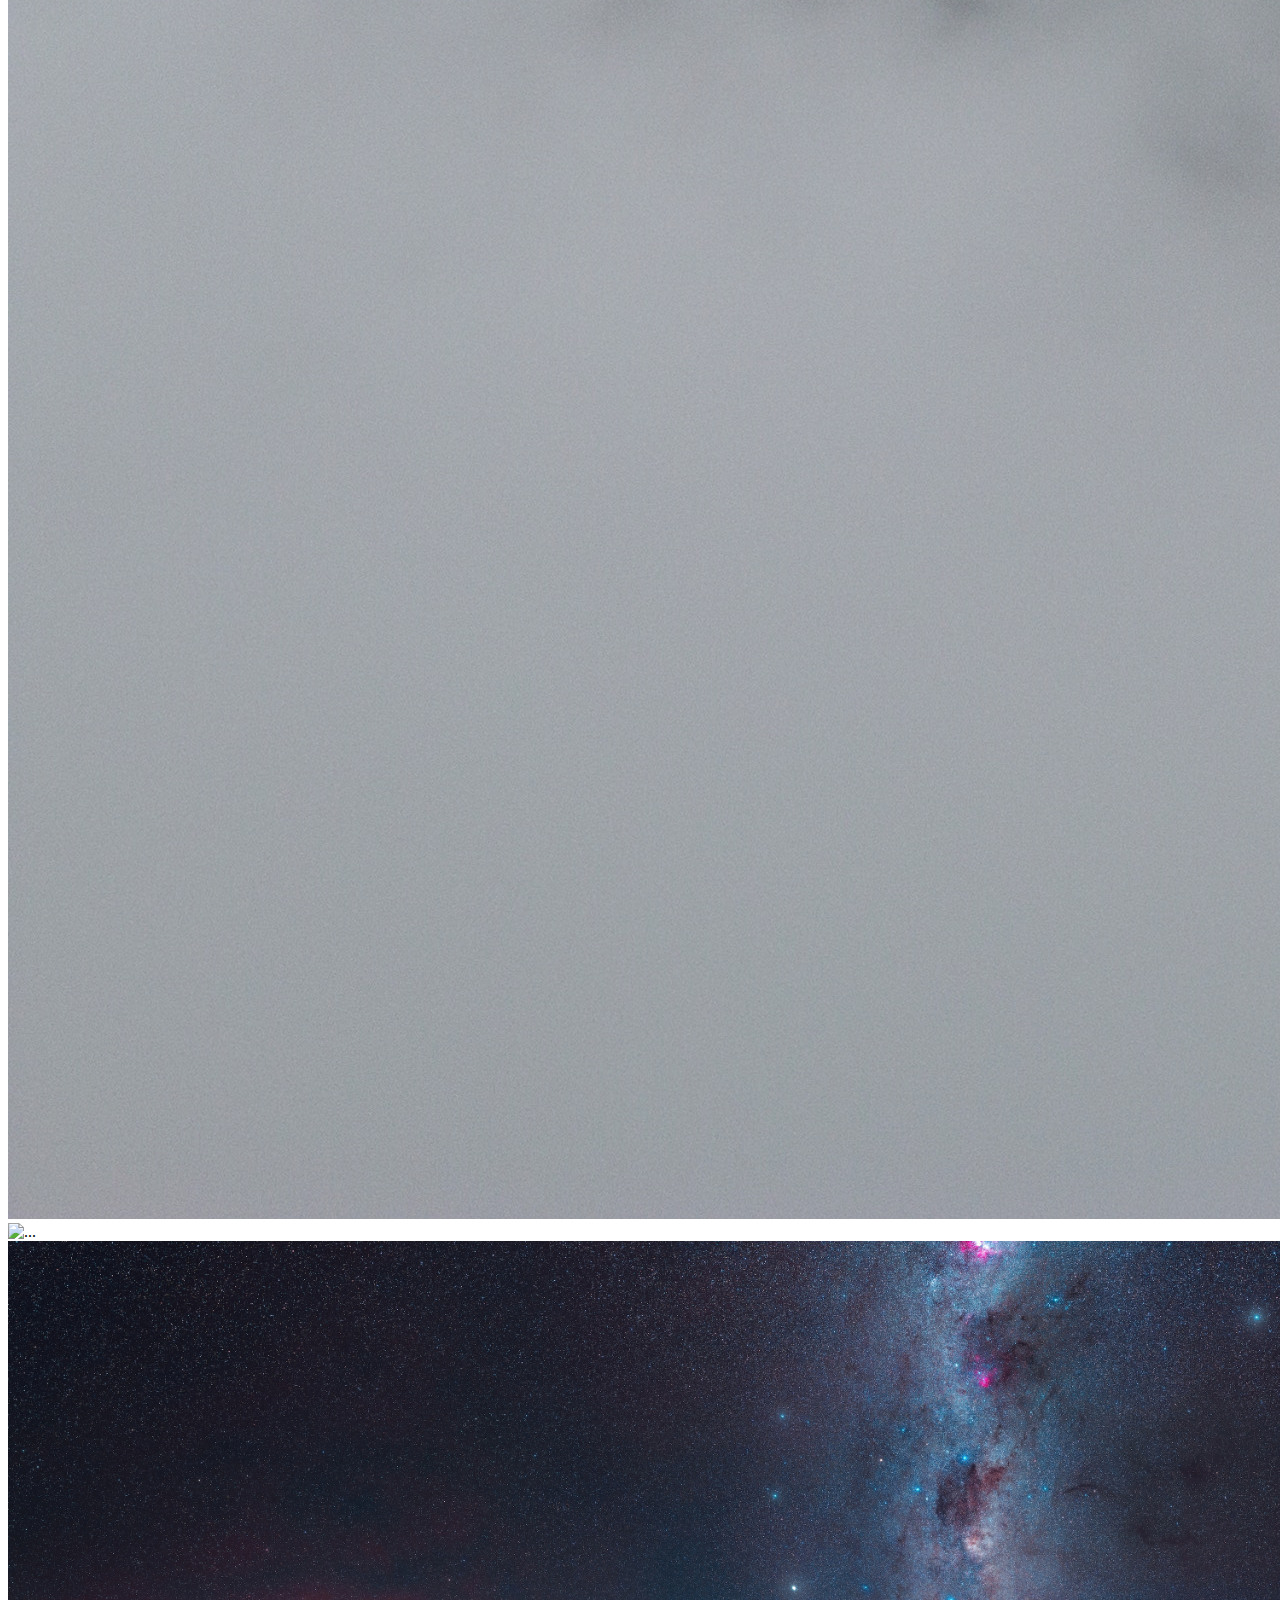
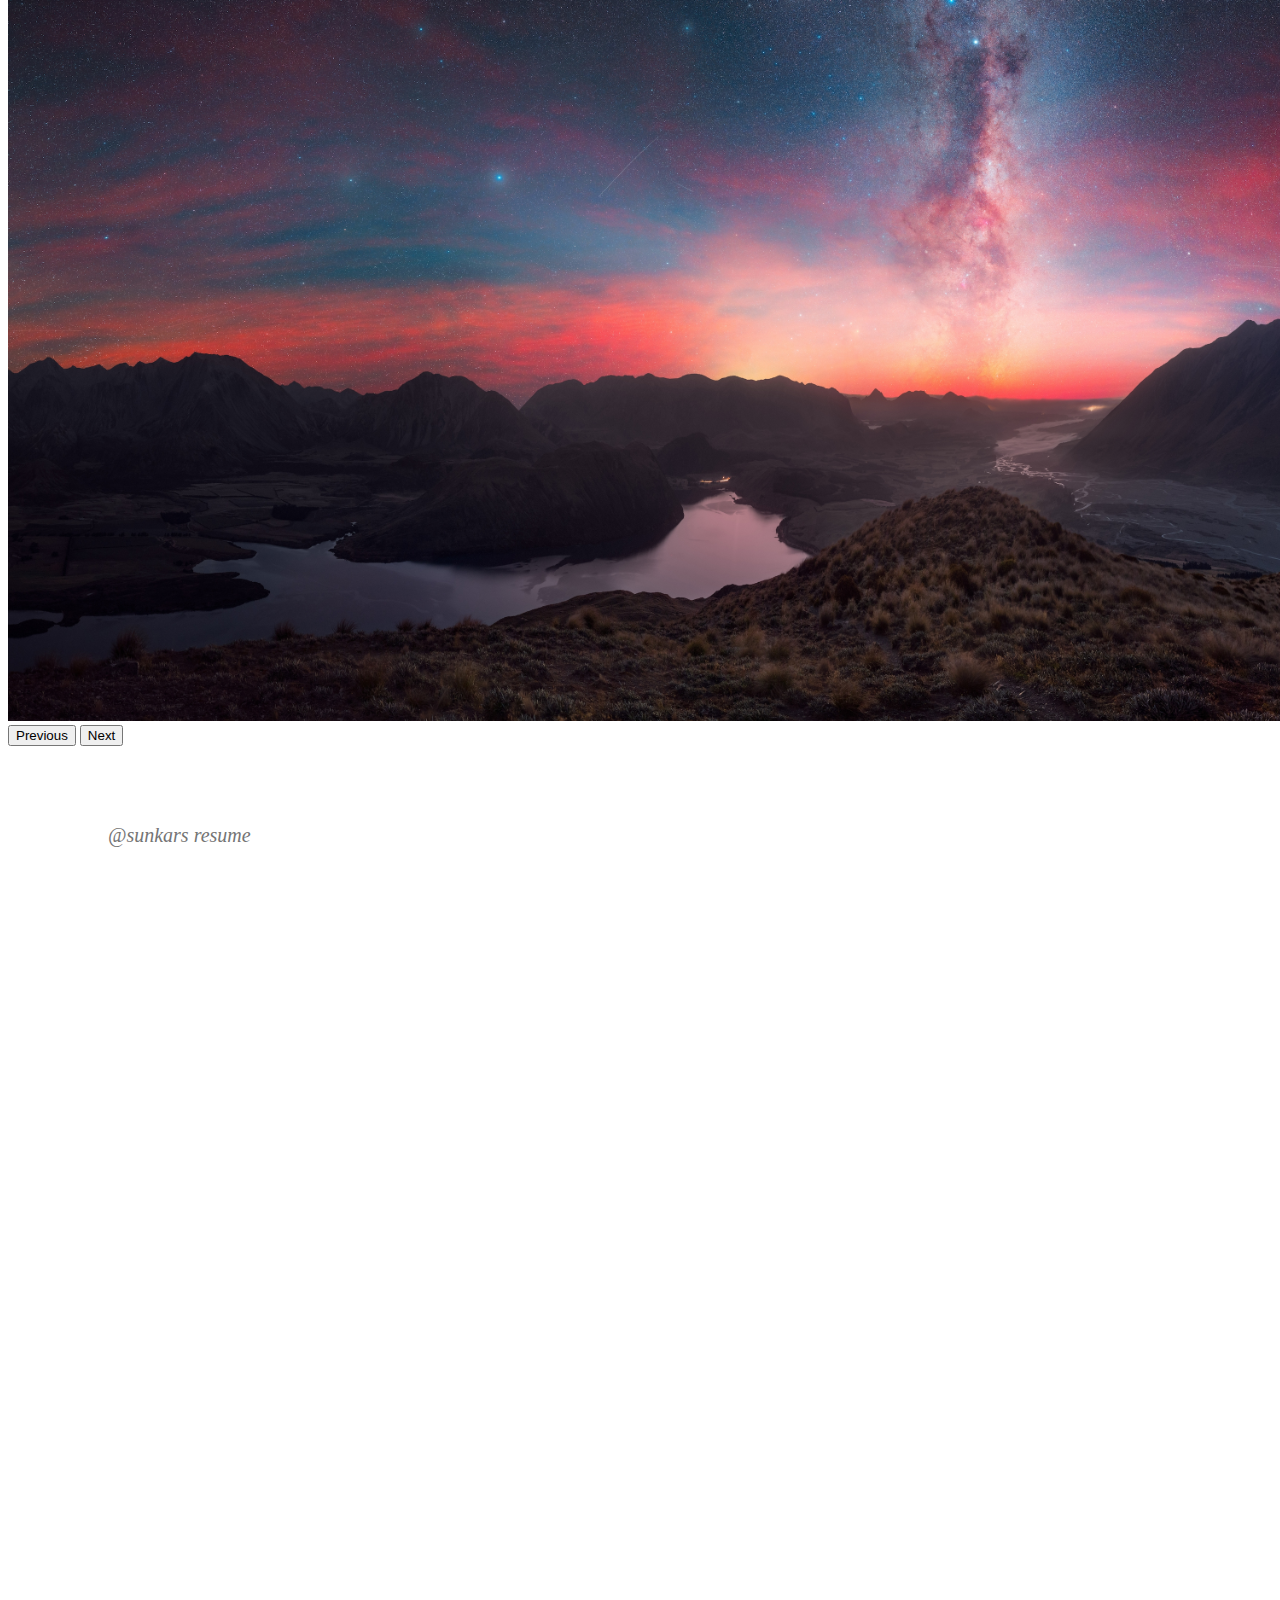
==== commit 73cbbd46: "m" ====
--- a/html/index.html
+++ b/html/index.html
@@ -3,8 +3,8 @@
   <head>
     <meta charset="UTF-8" />
     <meta name="viewport" content="width=device-width, initial-scale=1.0" />
-    <link rel="stylesheet" href="/css/index.css" />
-    <link rel="stylesheet" href="/css/lightmode.css" />
+    <link rel="stylesheet" href="index.css" />
+    <link rel="stylesheet" href="css/lightmode.css" />
     <link
       href="https://cdn.jsdelivr.net/npm/bootstrap@5.3.2/dist/css/bootstrap.min.css"
       rel="stylesheet"
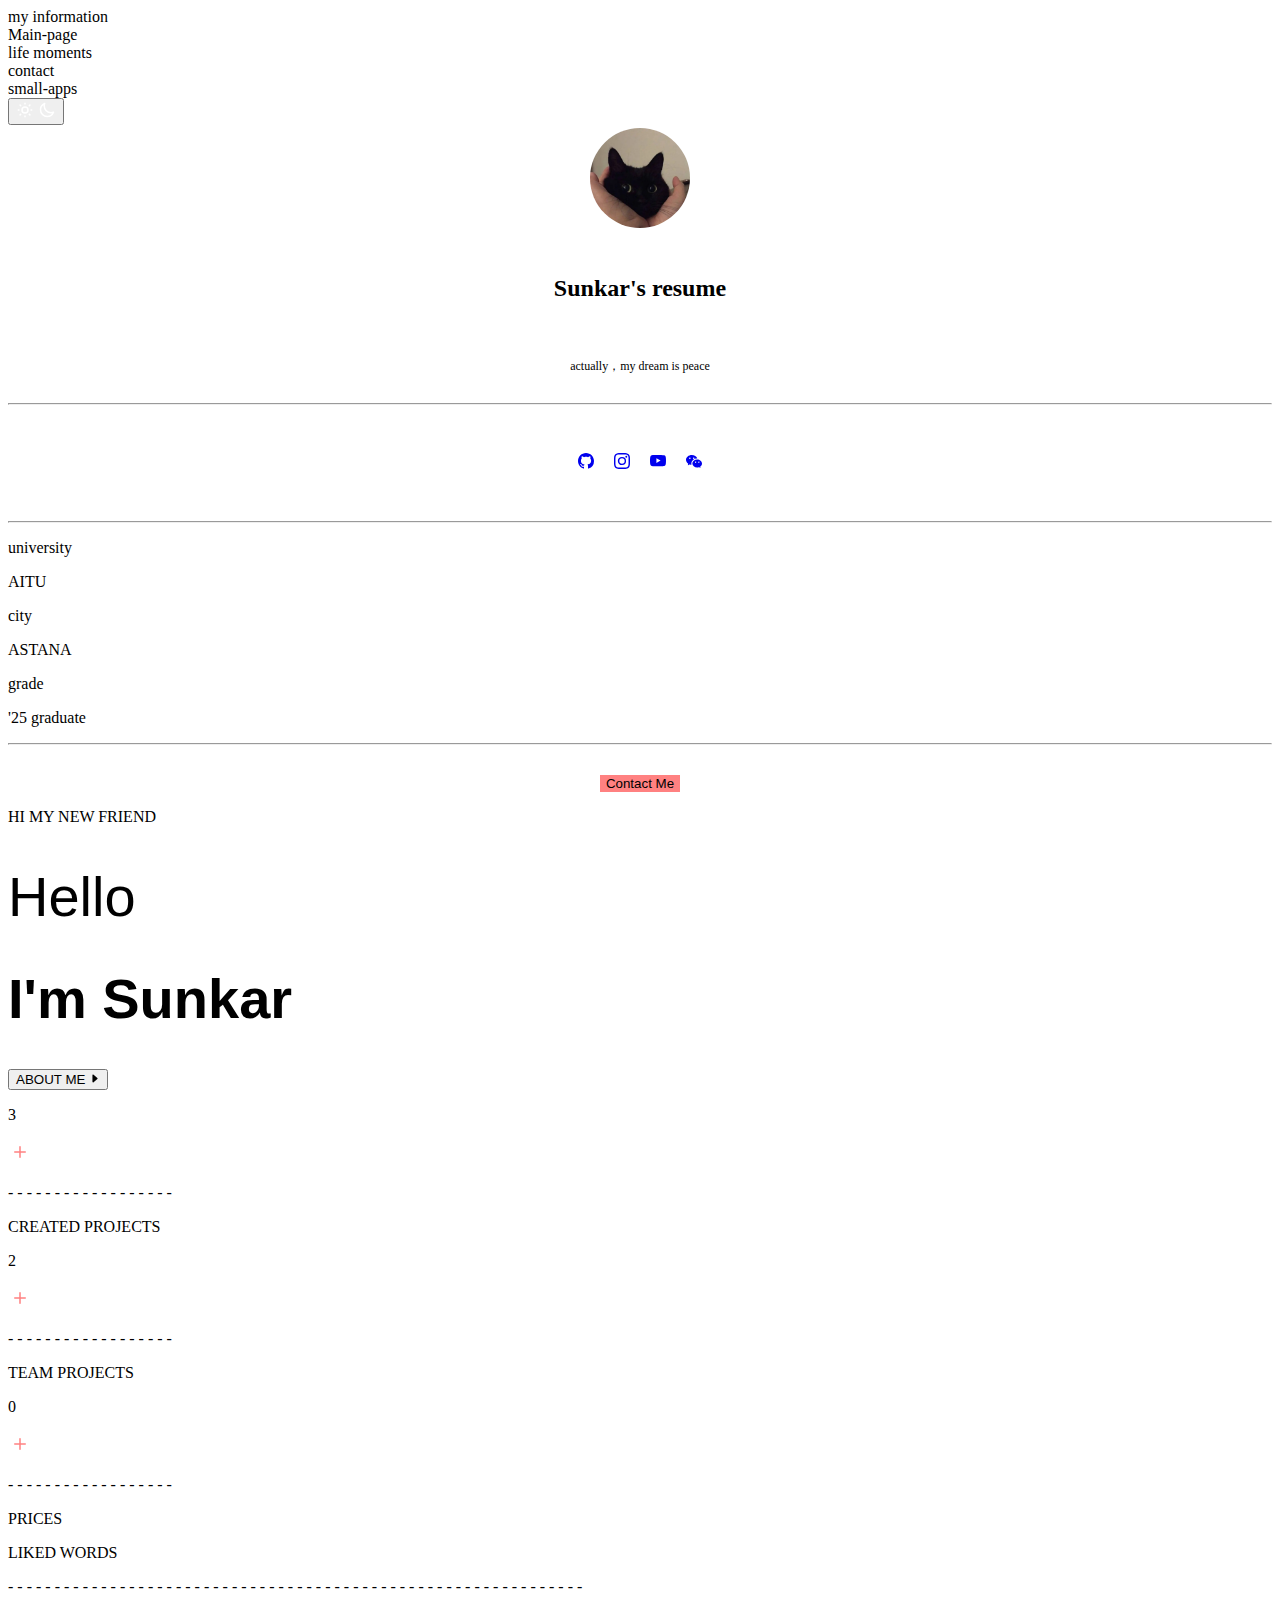
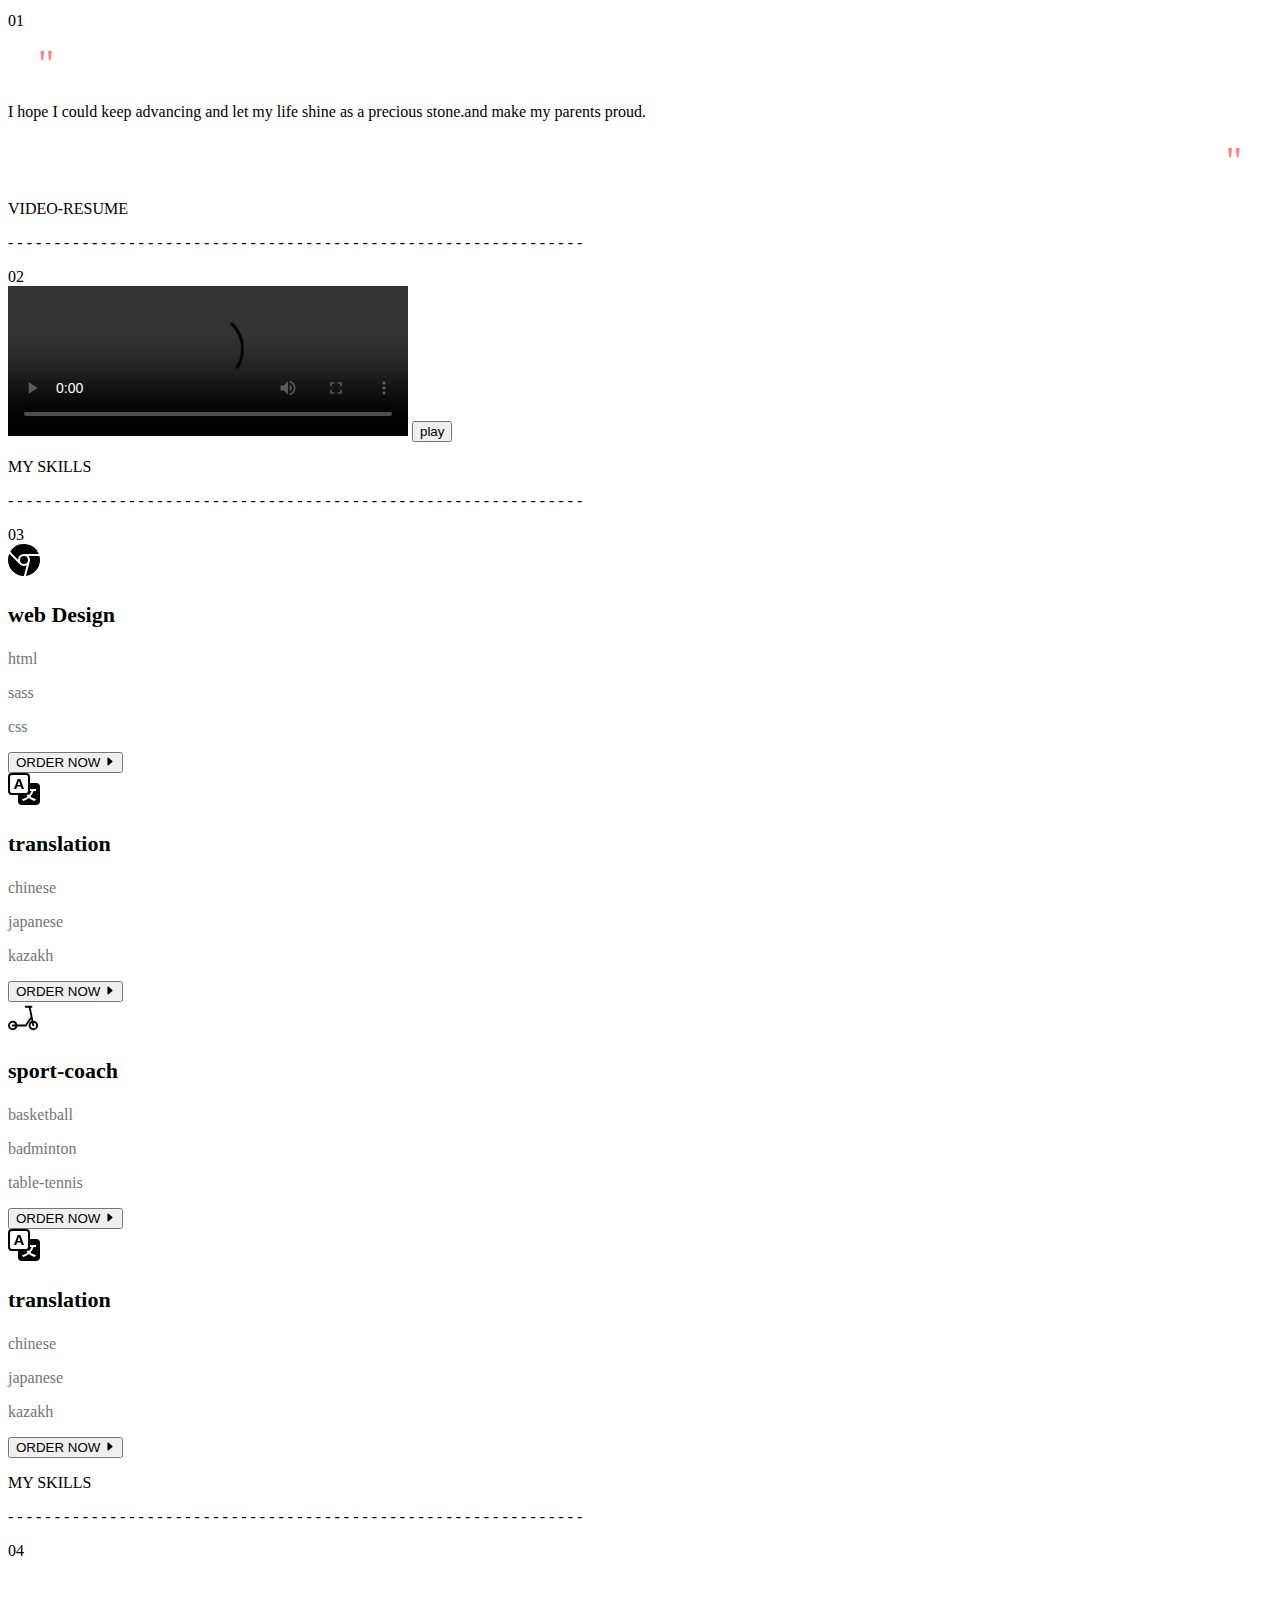
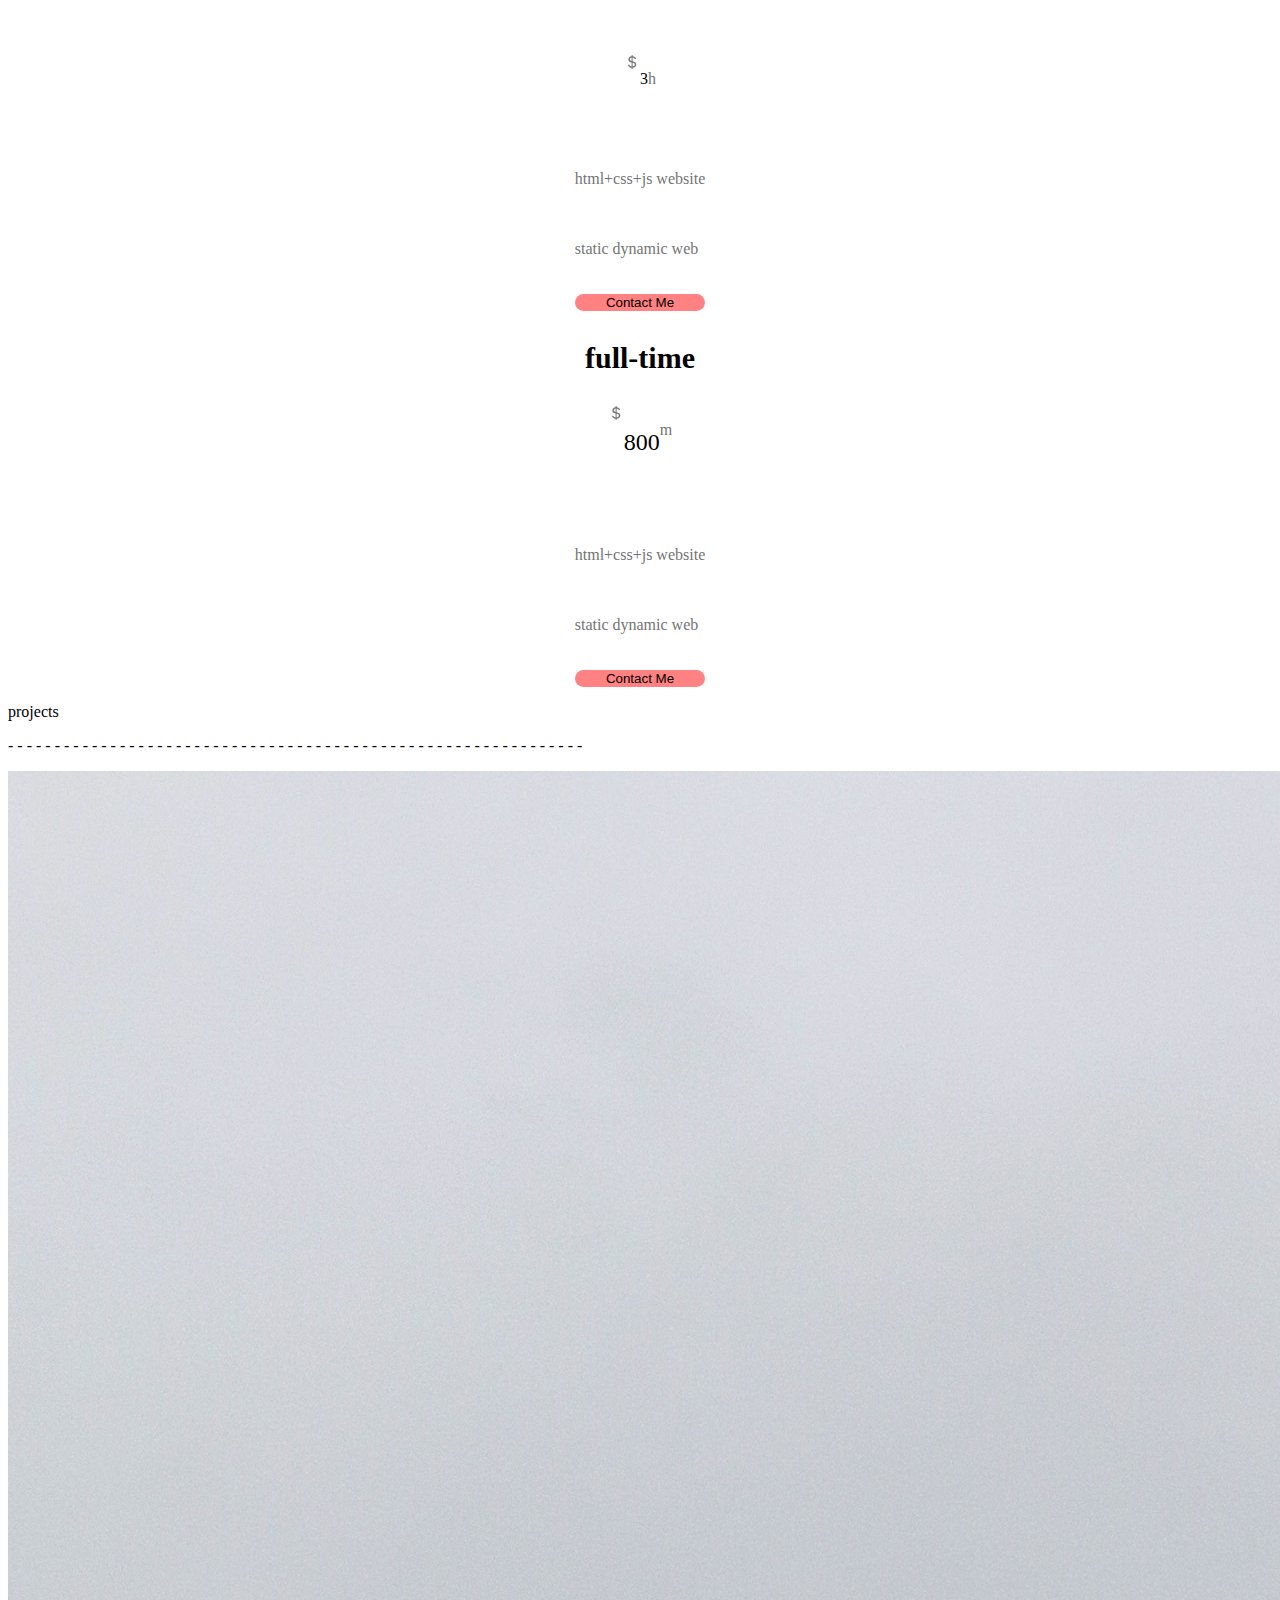
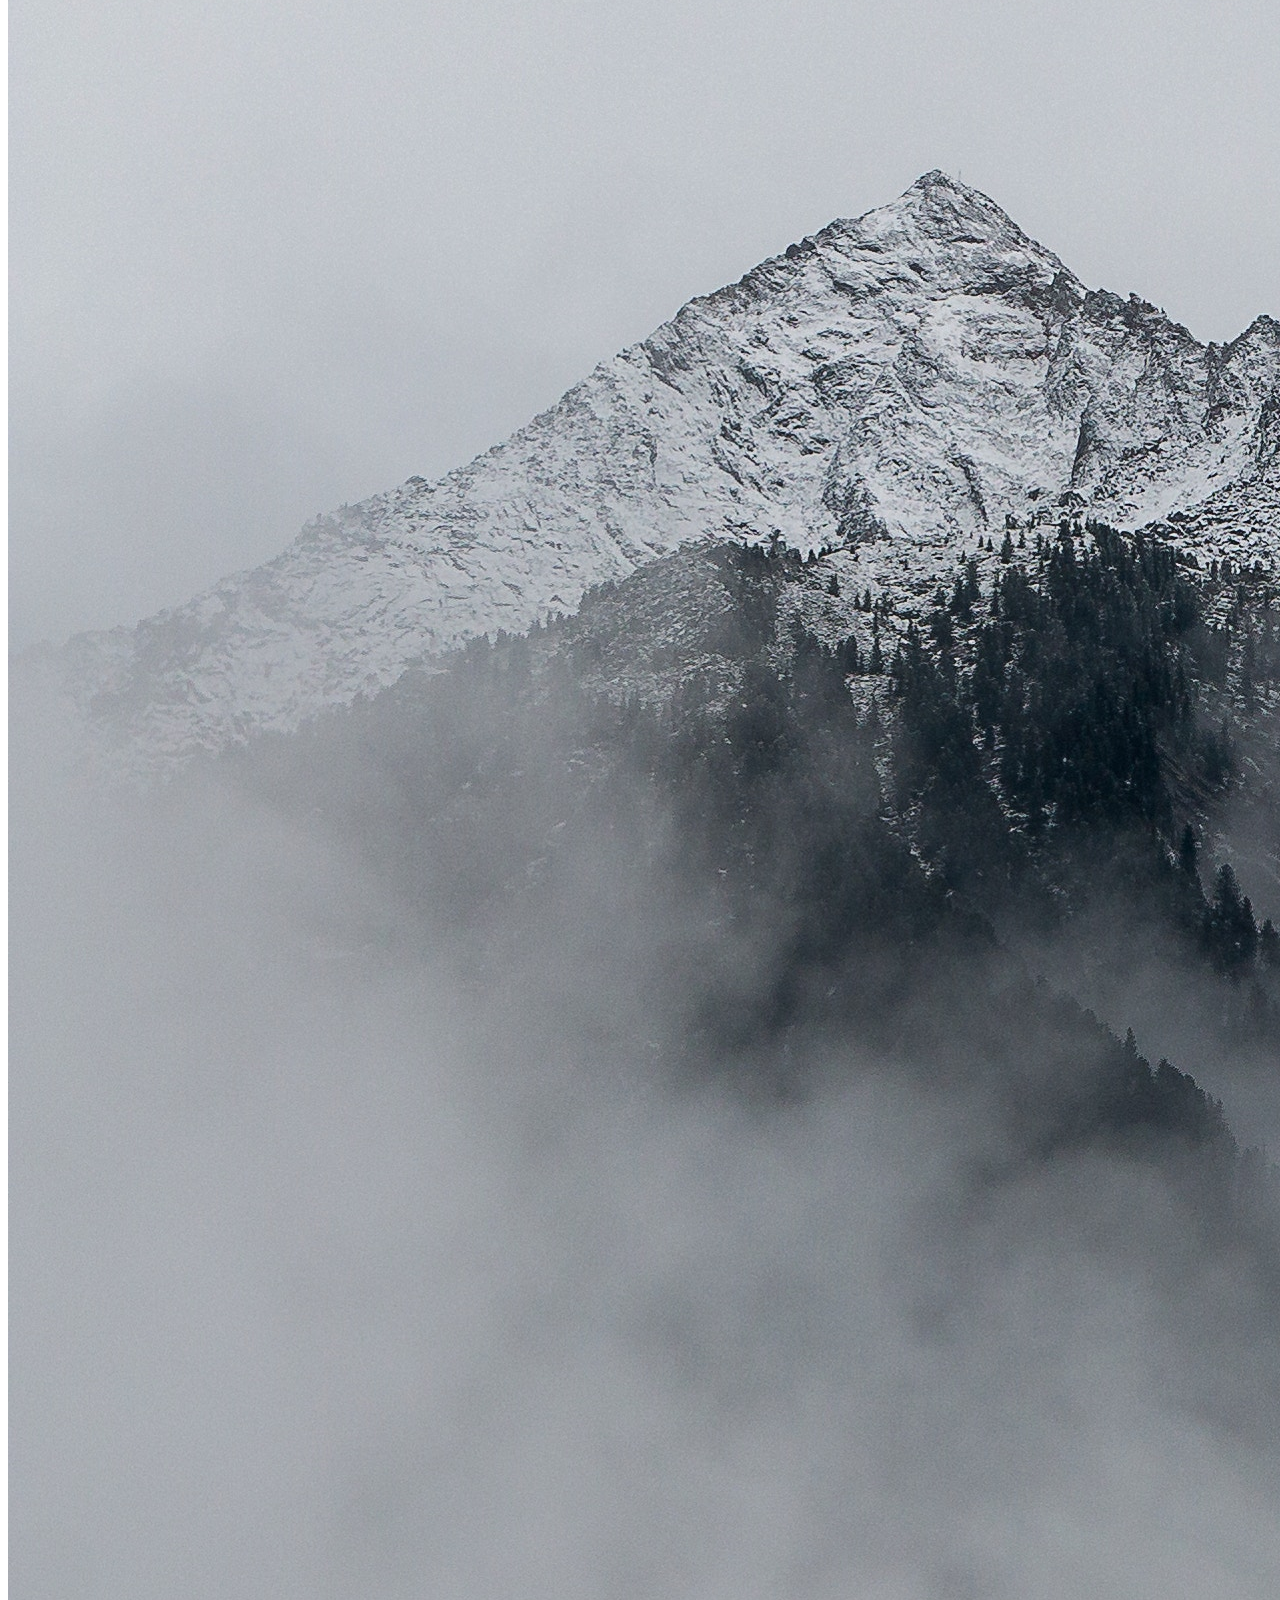
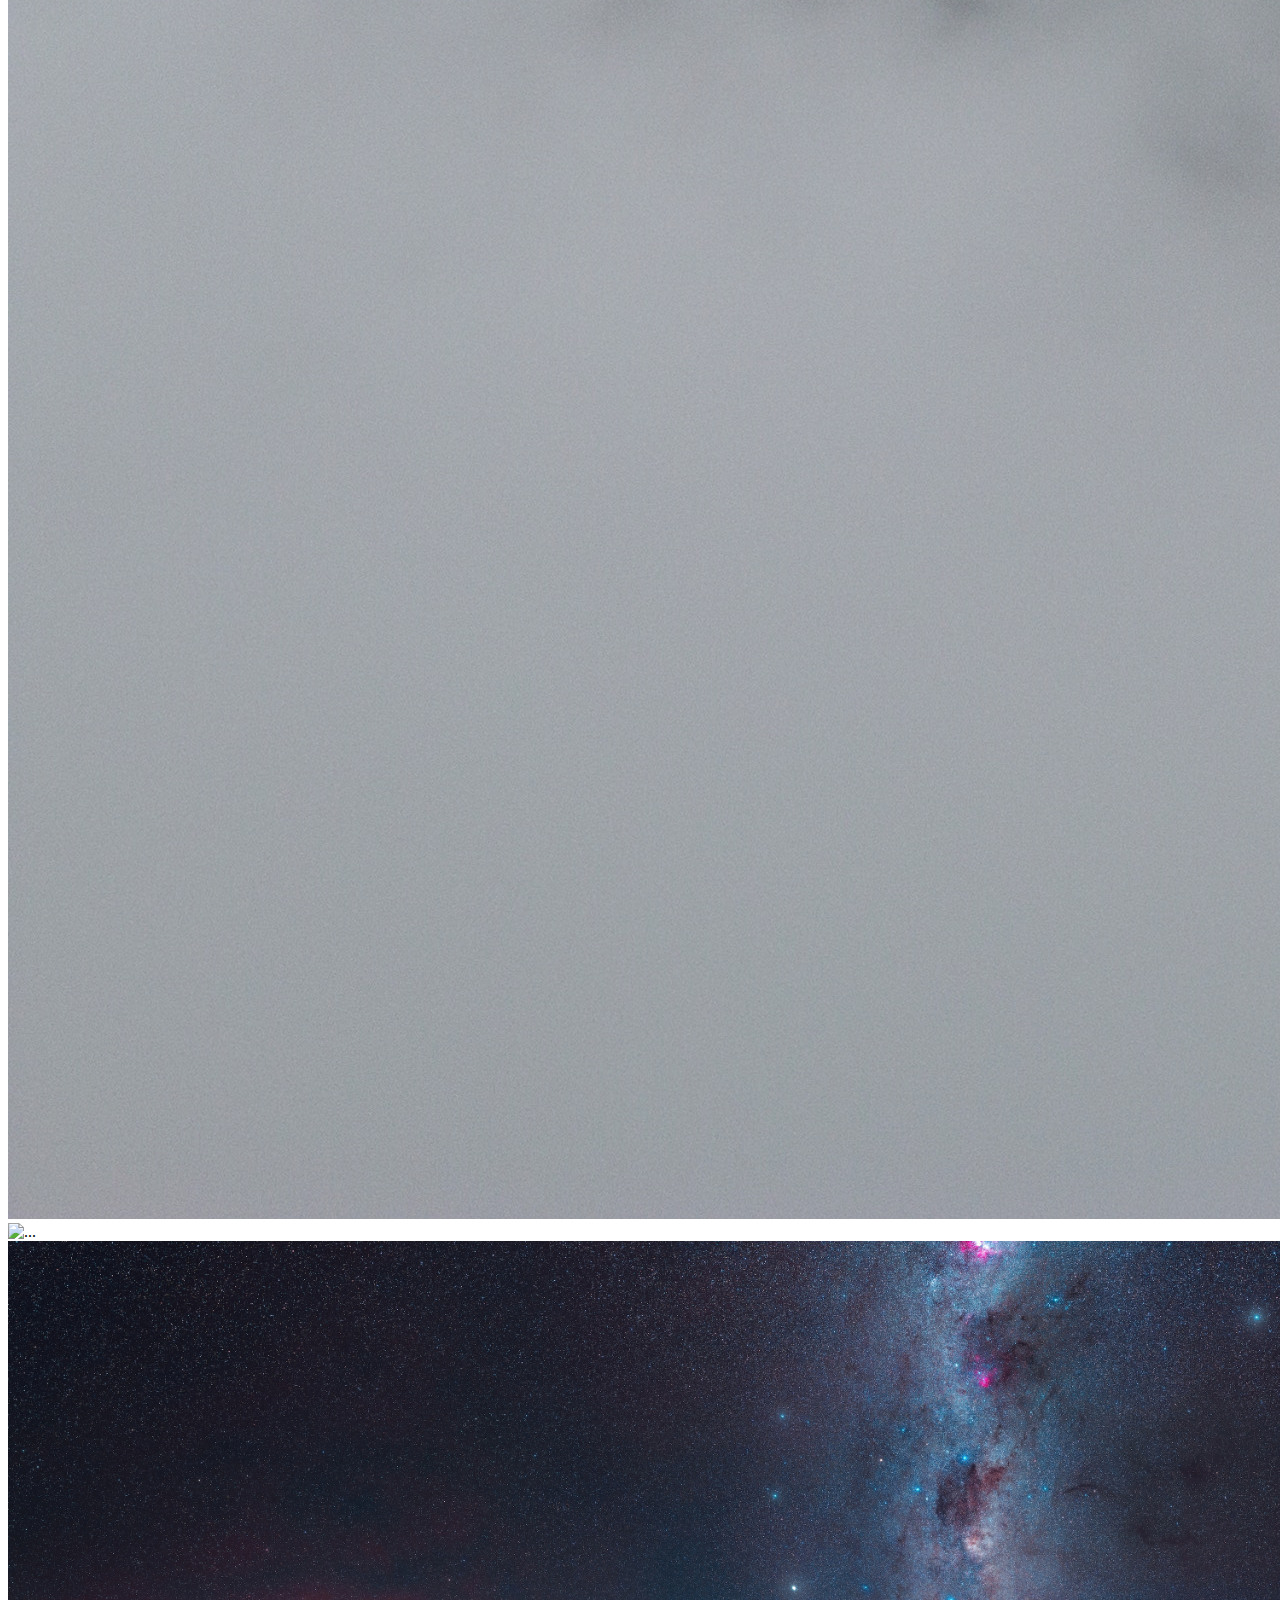
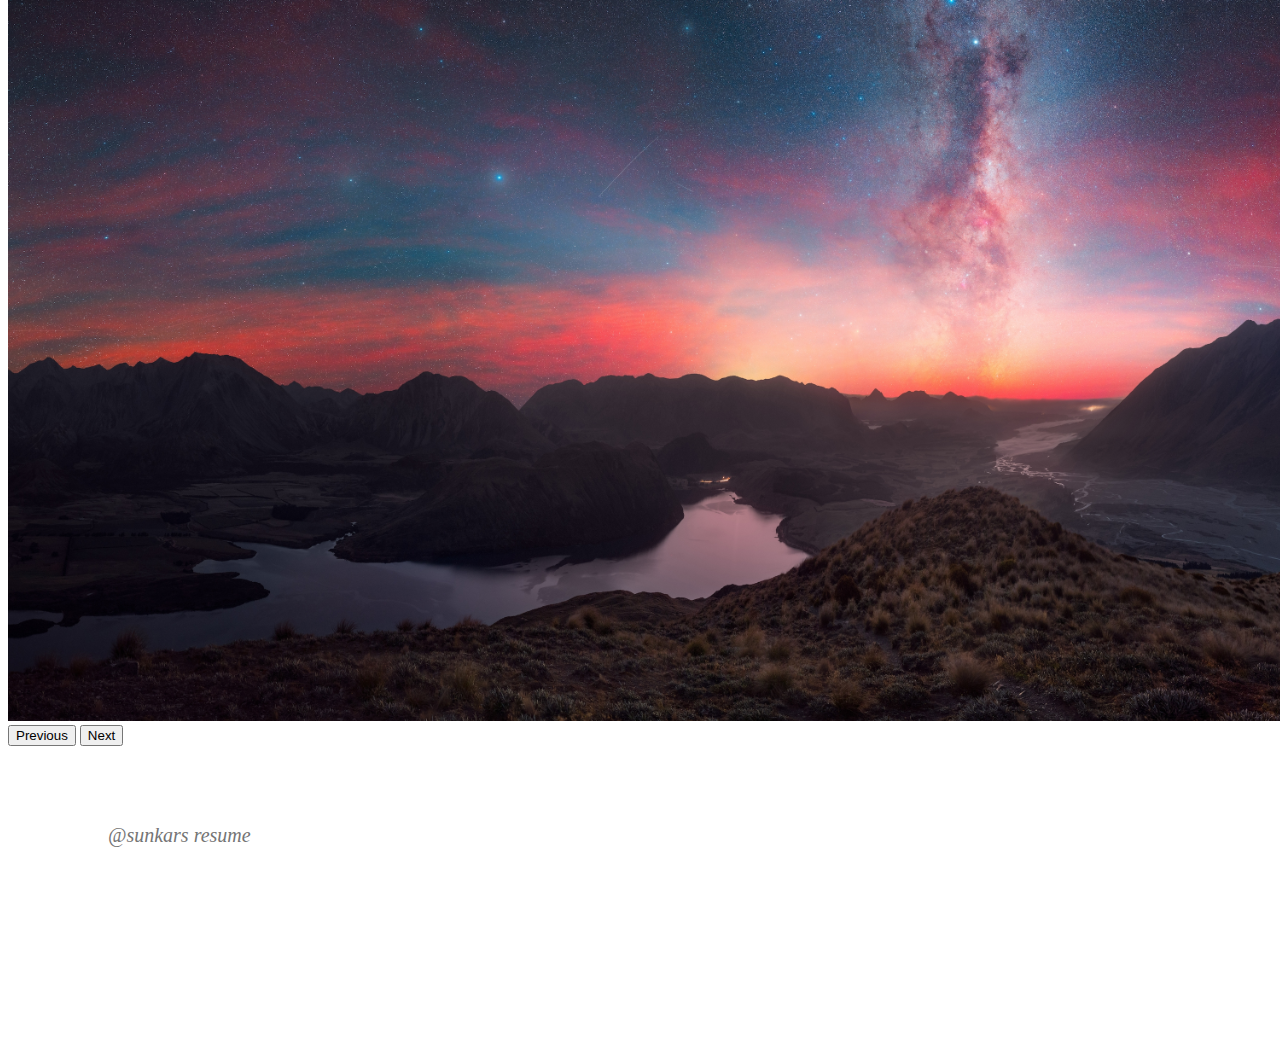
==== commit 162fe29e: "Merge branch 'main' of https://github.com/sonkaru/final-project" ====
--- a/html/index.html
+++ b/html/index.html
@@ -845,8 +845,8 @@
       </div>
     </div>
     <canvas></canvas>
-    <script src="/js/index.js"></script>
-    <script src="/js/main.js"></script>
+    <script src="js/index.js"></script>
+    <script src="js/main.js"></script>
     <script
       src="https://cdn.jsdelivr.net/npm/bootstrap@5.3.2/dist/js/bootstrap.bundle.min.js"
       integrity="sha384-C6RzsynM9kWDrMNeT87bh95OGNyZPhcTNXj1NW7RuBCsyN/o0jlpcV8Qyq46cDfL"
